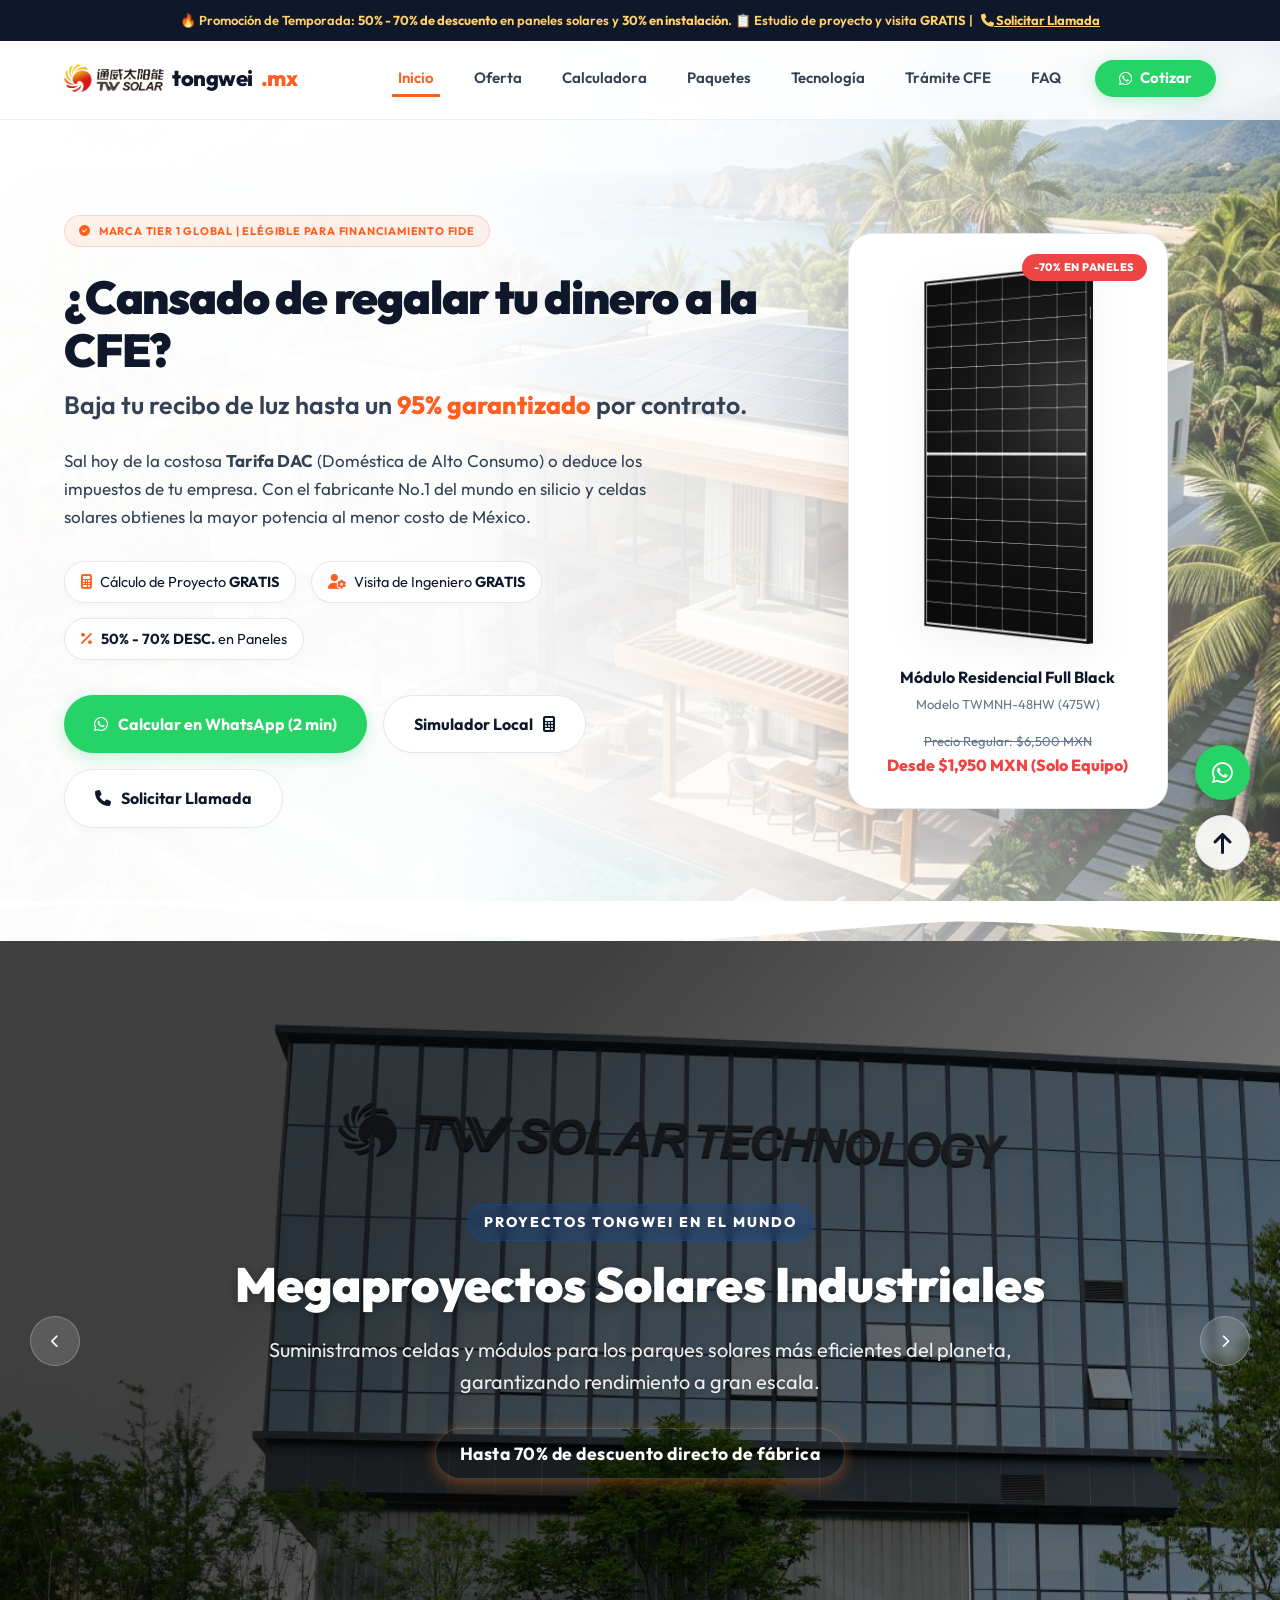
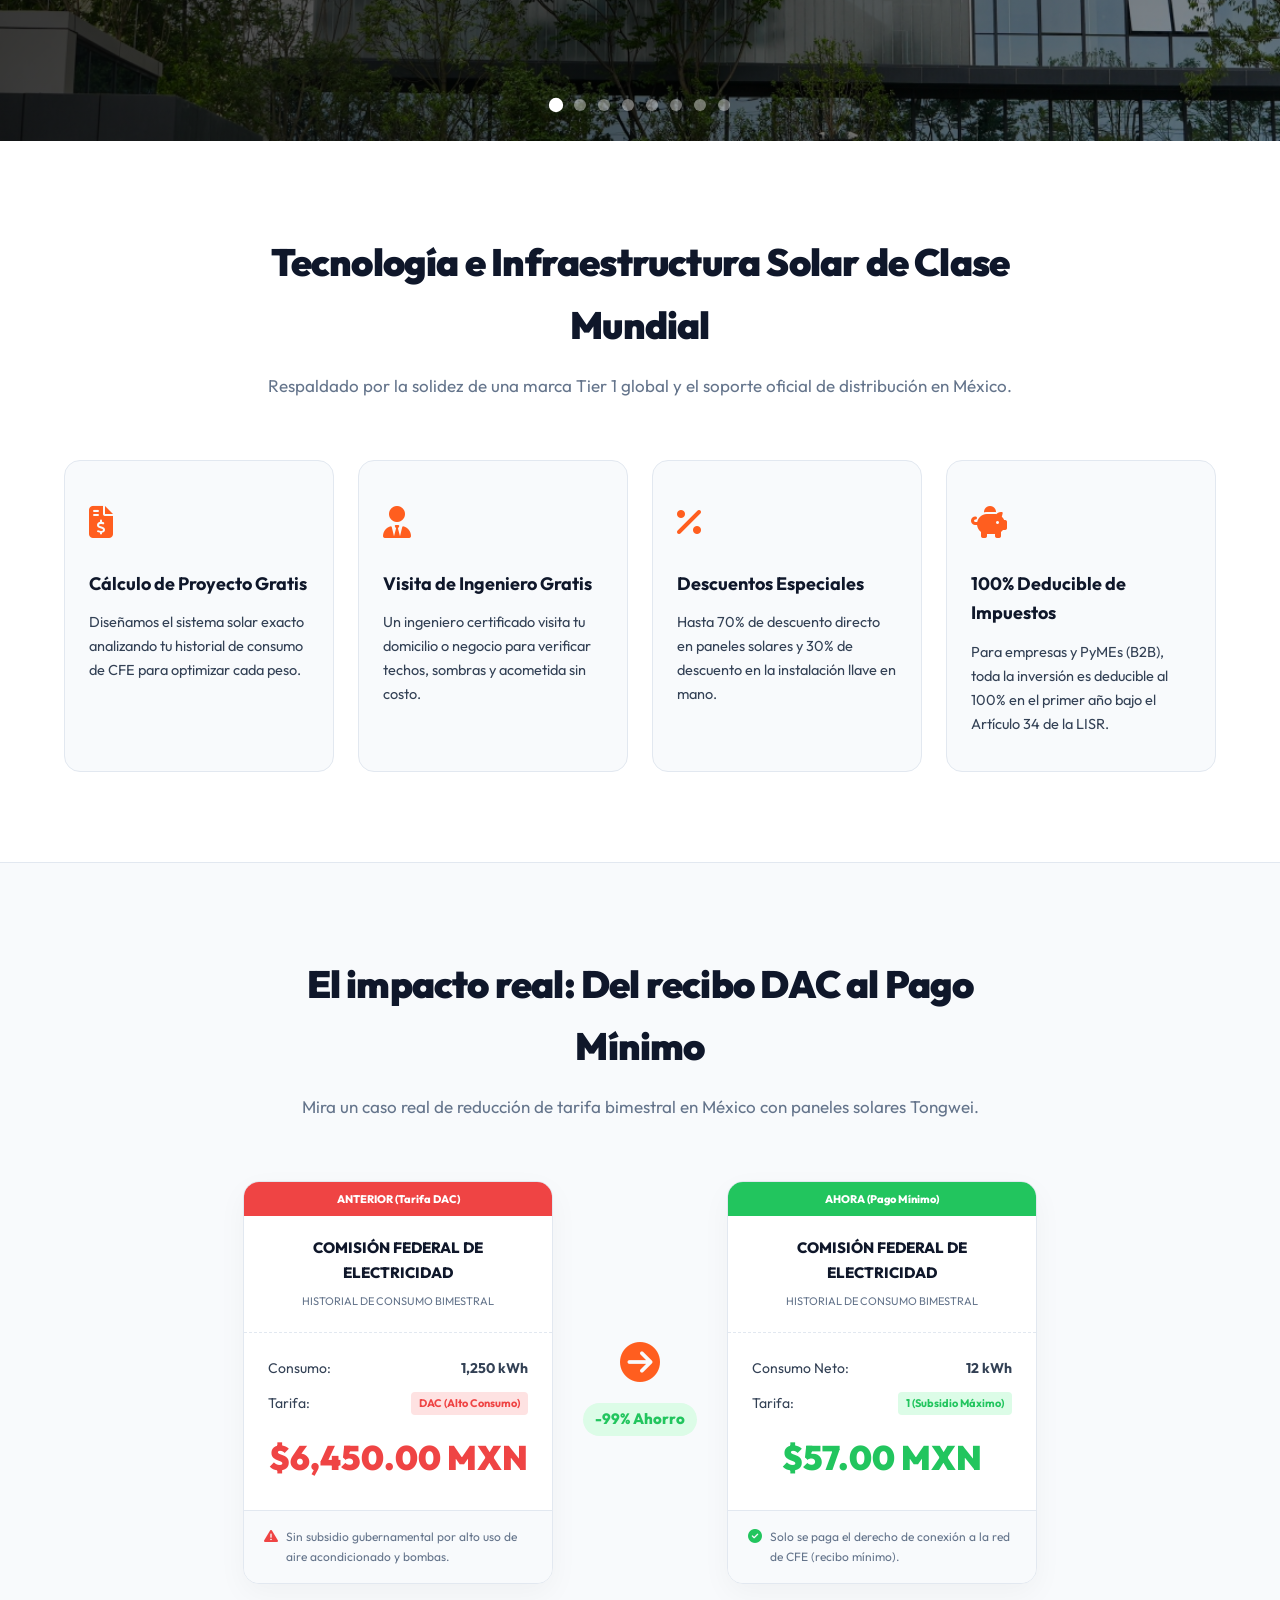
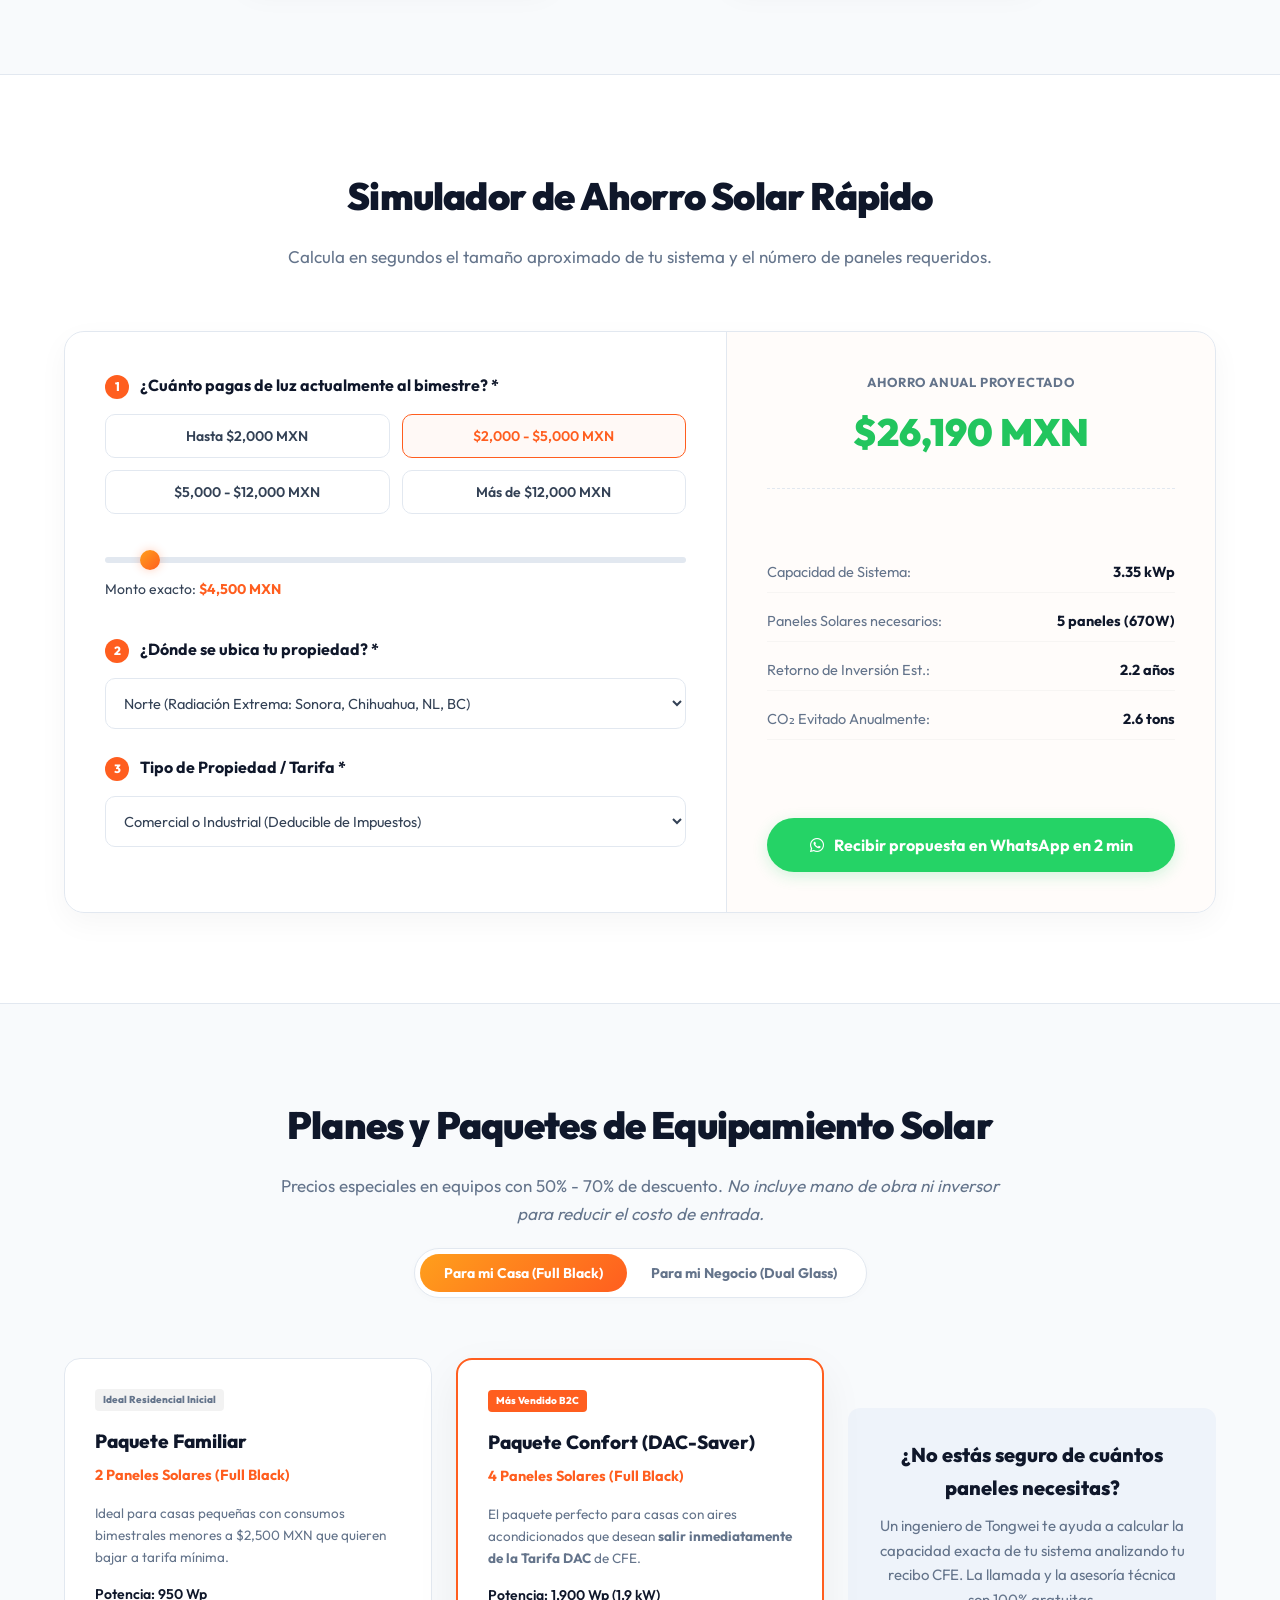
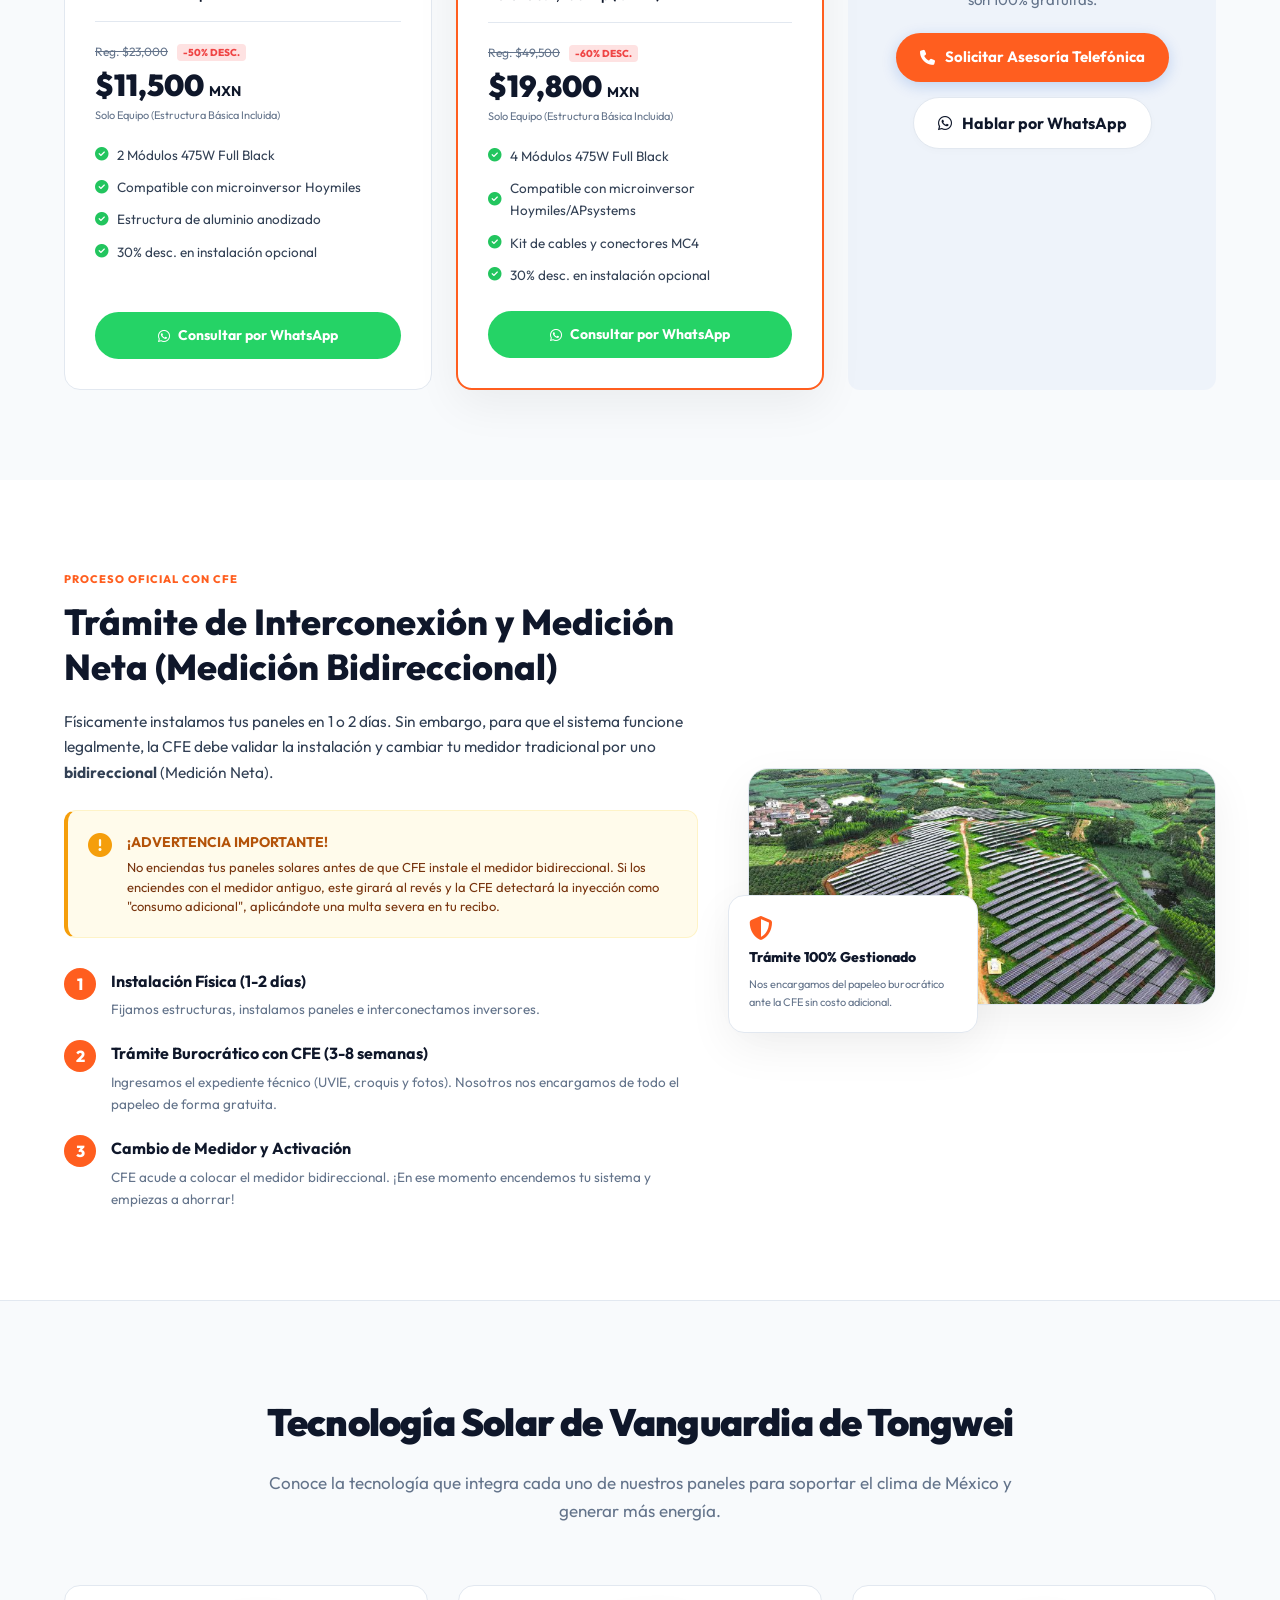
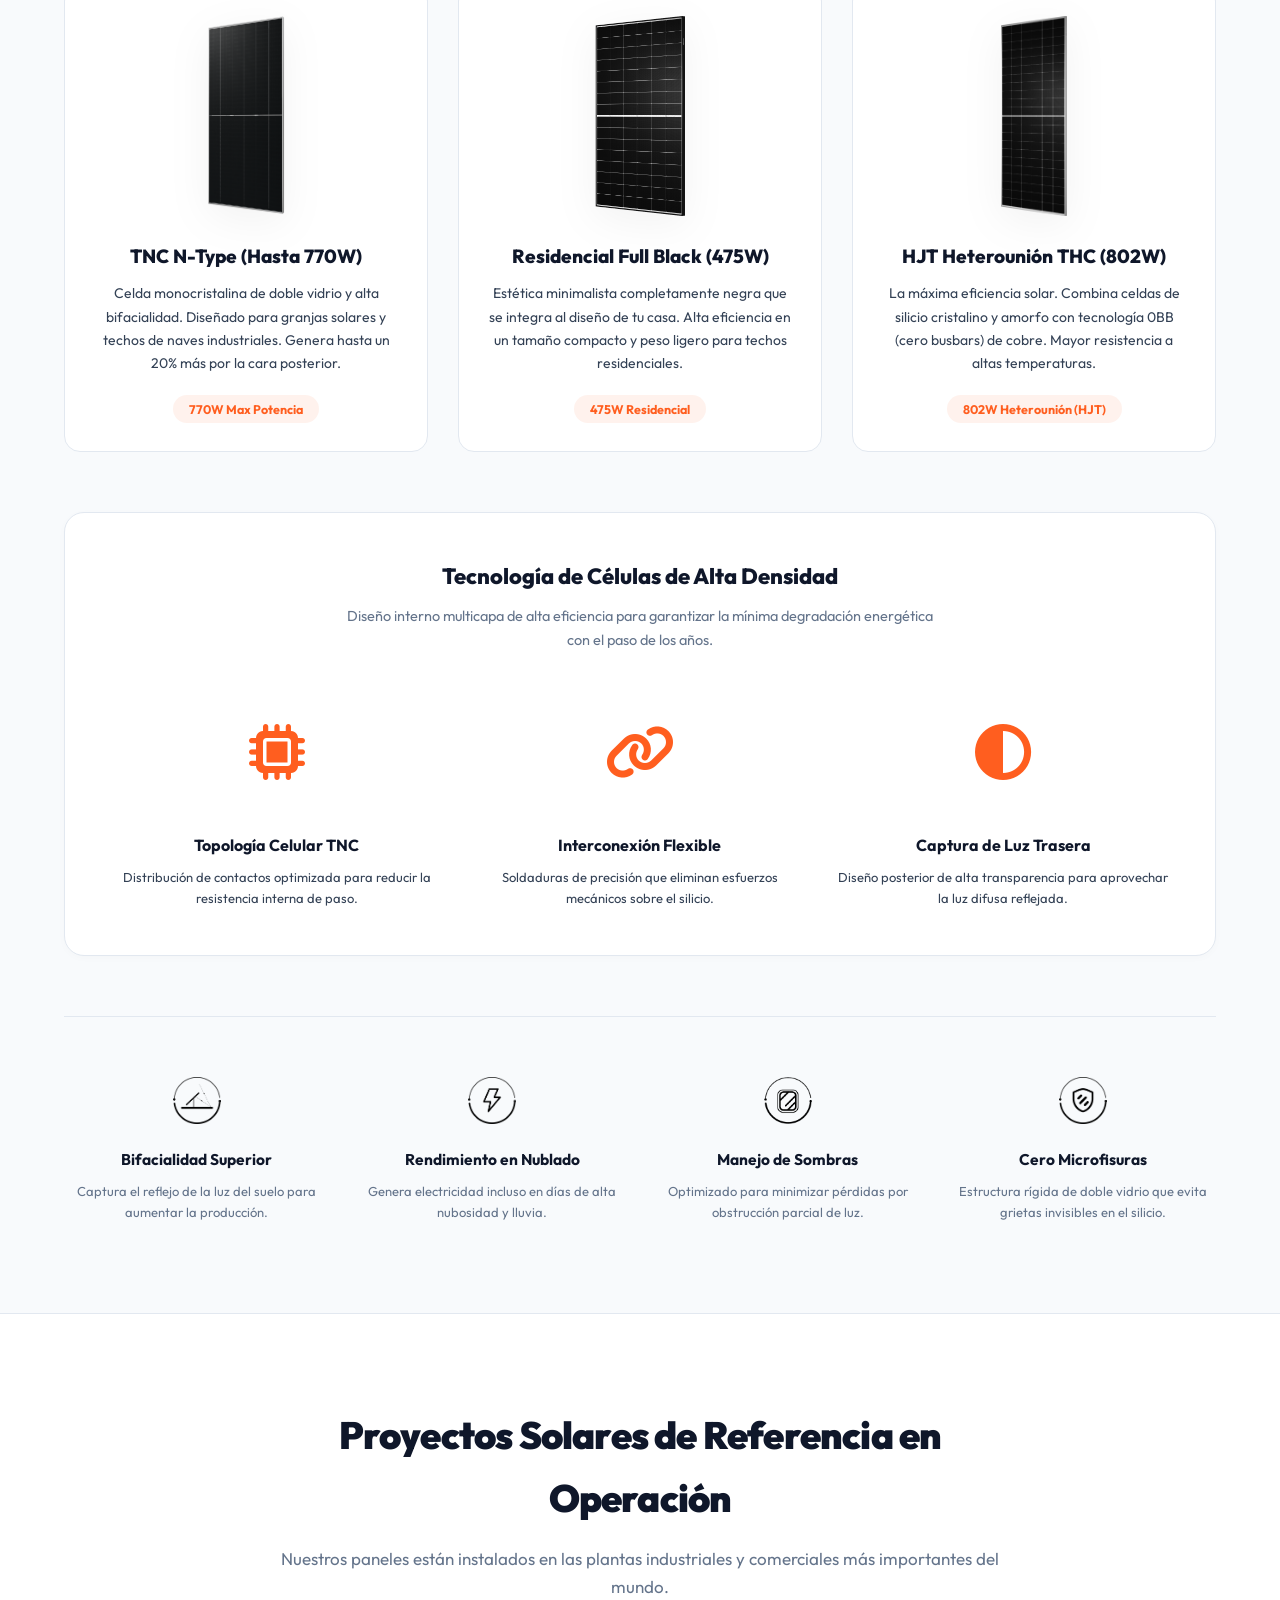
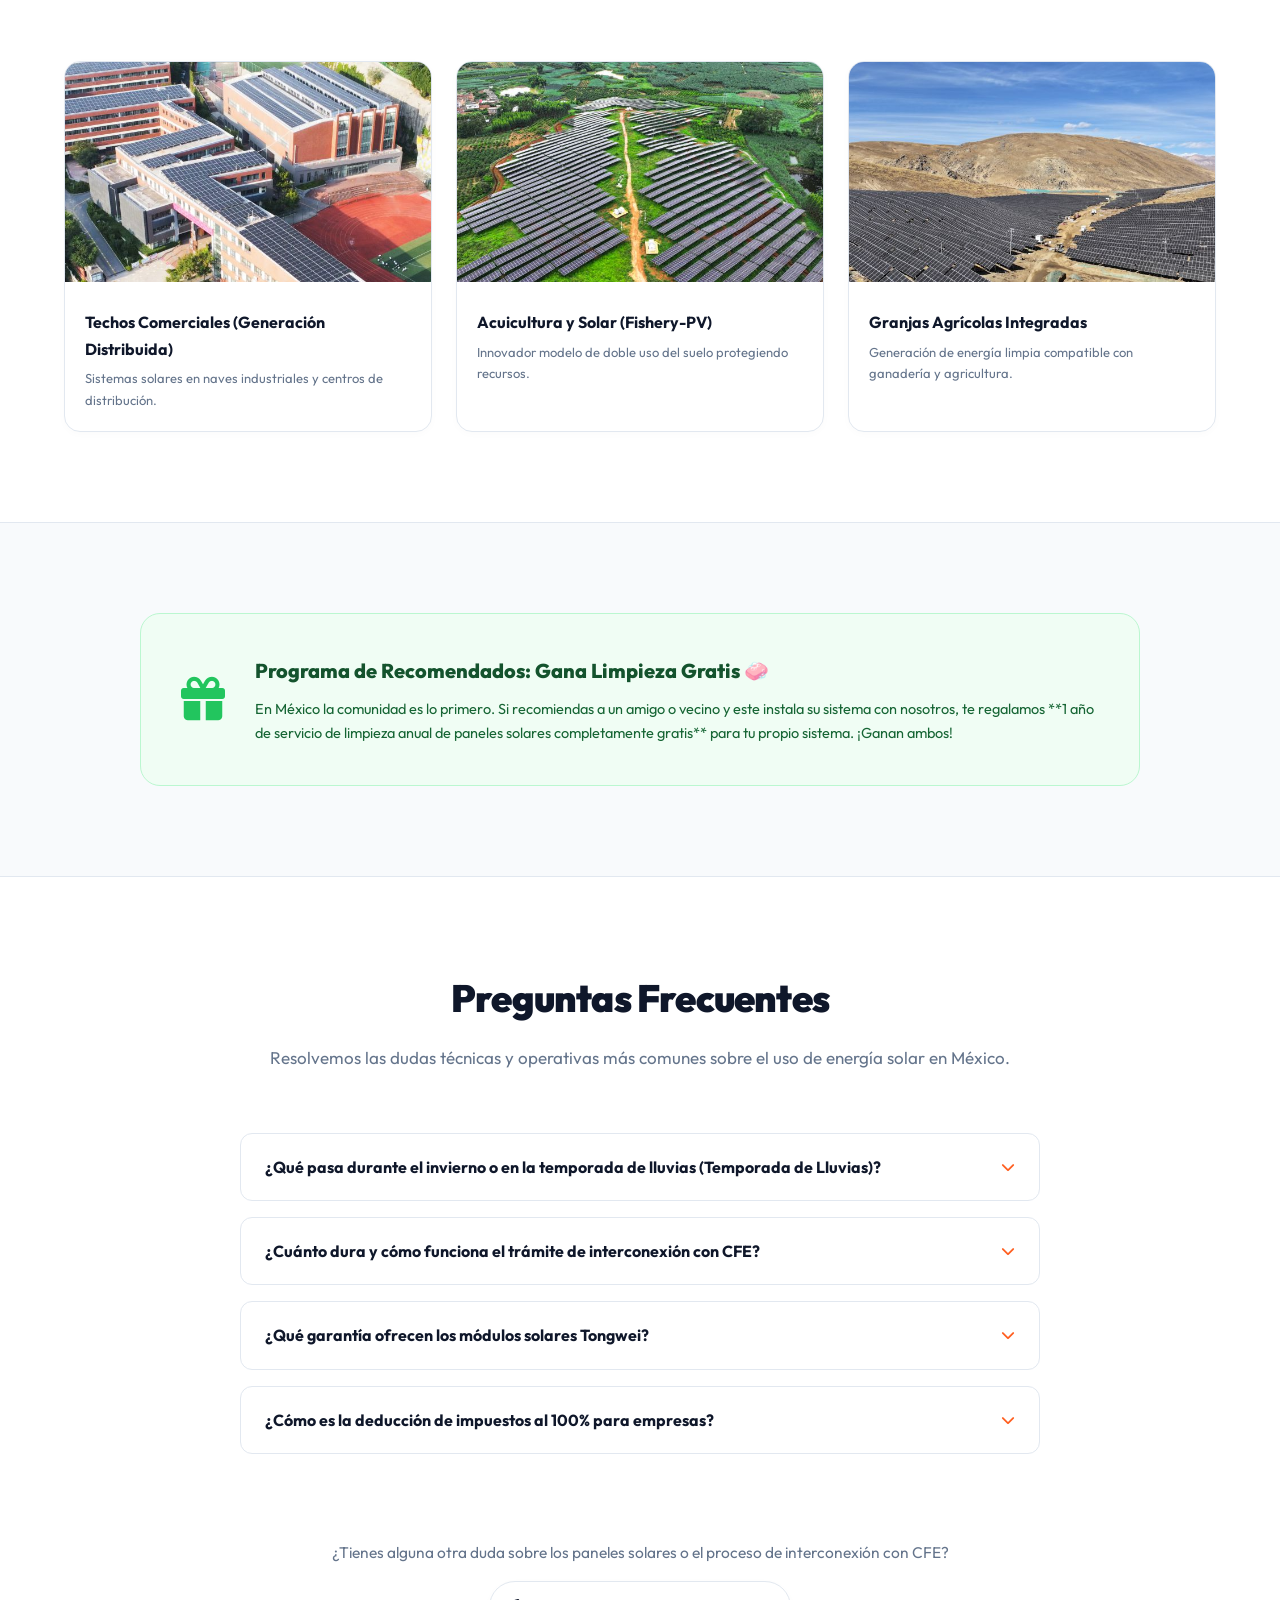
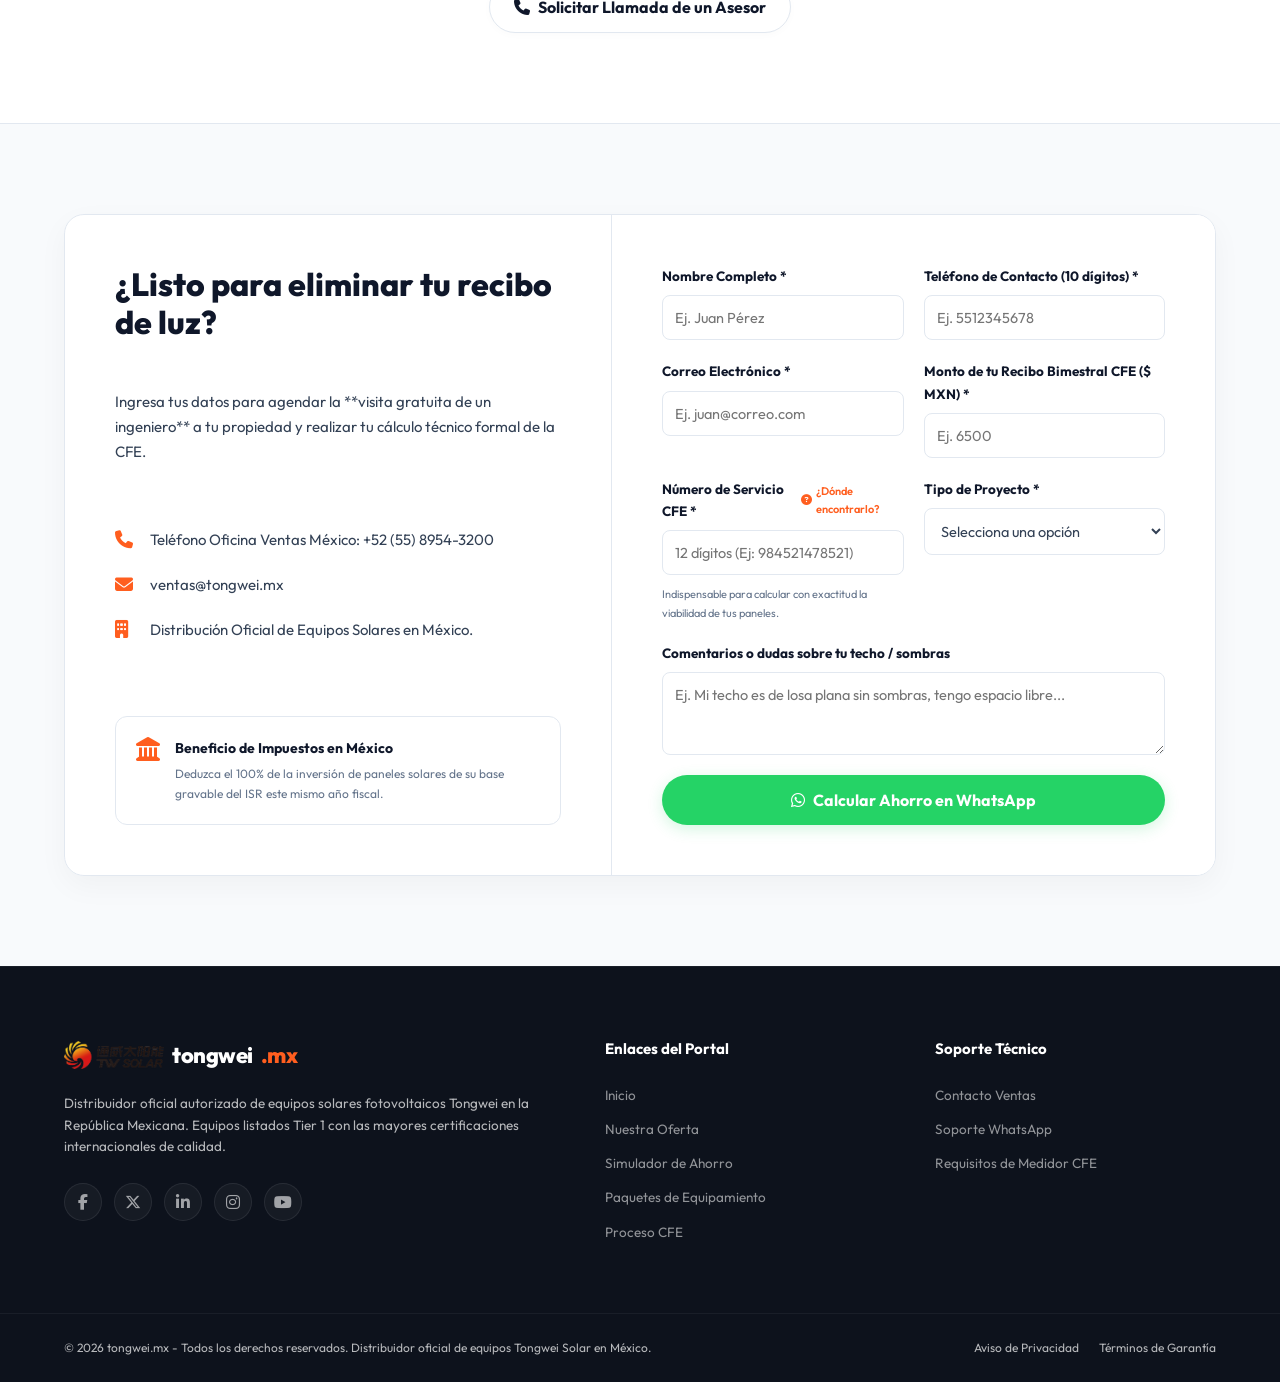
==== index.html @ 11135dce "Implement Google Sheets lead integration, UTM tracking, and Request Call modal with CTAs" ====
<!DOCTYPE html>
<html lang="es-MX">
<head>
    <meta charset="utf-8">
    <meta http-equiv="X-UA-Compatible" content="IE=edge">
    <meta name="viewport" content="width=device-width, initial-scale=1.0">
    <title>Tongwei Solar México | tongwei.mx | Paneles Solares Tier 1</title>
    <meta name="description" content="Distribuidor oficial de paneles solares Tongwei en México. Ahorra hasta 95% en tu recibo de luz CFE y sal de la tarifa DAC. Visita técnica y cálculo de proyecto 100% gratis.">
    <meta name="keywords" content="paneles solares mexico, tongwei.mx, cfe tarifa dac, ahorrar luz cfe, deduccion fiscal paneles solares, modulos fotovoltaicos mexico, exel solar, baywa mexico, krannich solar">
    <link rel="shortcut icon" href="favicon.ico">
    
    <!-- Google Fonts: Outfit -->
    <link rel="preconnect" href="https://fonts.googleapis.com">
    <link rel="preconnect" href="https://fonts.gstatic.com" crossorigin>
    <link href="https://fonts.googleapis.com/css2?family=Outfit:wght@300;400;500;600;700;800;900&display=swap" rel="stylesheet">
    
    <!-- Custom CSS -->
    <link rel="stylesheet" href="style.css?v=7">
    
    <!-- FontAwesome for Icons -->
    <link rel="stylesheet" href="https://cdnjs.cloudflare.com/ajax/libs/font-awesome/6.4.0/css/all.min.css">
</head>
<body>

    <!-- Top Promo Banner (UTP Alerts) -->
    <div class="top-promo-banner">
        <div class="banner-container">
            <span>🔥 Promoción de Temporada: <strong>50% - 70% de descuento</strong> en paneles solares y <strong>30% en instalación</strong>.</span>
            <span>📋 Estudio de proyecto y visita <strong>GRATIS</strong> | <a href="#" class="call-modal-trigger" style="color: var(--orange-primary); text-decoration: underline; font-weight: 700; margin-left: 5px;"><i class="fa-solid fa-phone"></i> Solicitar Llamada</a></span>
        </div>
    </div>

    <!-- Header / Navigation -->
    <header id="header">
        <div class="nav-container">
            <div class="logo">
                <img src="images/tw-solar-logo.png" alt="Tongwei Solar Logo" class="brand-logo-img">
                <span class="brand-tw">tongwei</span><span class="brand-solar">.mx</span>
            </div>
            <nav class="nav-menu" id="navMenu">
                <a href="#inicio" class="active">Inicio</a>
                <a href="#utp">Oferta</a>
                <a href="#calculadora">Calculadora</a>
                <a href="#paquetes">Paquetes</a>
                <a href="#productos">Tecnología</a>
                <a href="#interconexion">Trámite CFE</a>
                <a href="#faq">FAQ</a>
                <a href="#contacto" class="btn-nav-cta"><i class="fa-brands fa-whatsapp"></i> Cotizar</a>
            </nav>
            <button class="mobile-toggle" id="mobileToggle" aria-label="Abrir menú">
                <i class="fa-solid fa-bars"></i>
            </button>
        </div>
    </header>

    <!-- Hero Section -->
    <section id="inicio" class="hero-section">
        <div class="hero-bg" style="background-image: url('images/mexican_villa_solar.png');"></div>
        <div class="hero-overlay"></div>
        <div class="hero-content-container">
            <div class="hero-text reveal fade-left">
                <div class="tier-tag"><i class="fa-solid fa-circle-check"></i> MARCA TIER 1 GLOBAL | ELÉGIBLE PARA FINANCIAMIENTO FIDE</div>
                <h1>¿Cansado de regalar tu dinero a la CFE?</h1>
                <h2>Baja tu recibo de luz hasta un <span class="highlight-orange">95% garantizado</span> por contrato.</h2>
                <p>Sal hoy de la costosa <strong>Tarifa DAC</strong> (Doméstica de Alto Consumo) o deduce los impuestos de tu empresa. Con el fabricante No.1 del mundo en silicio y celdas solares obtienes la mayor potencia al menor costo de México.</p>
                
                <!-- UTP highlights -->
                <div class="utp-hero-strip">
                    <div class="utp-hero-item">
                        <i class="fa-solid fa-calculator"></i>
                        <span>Cálculo de Proyecto <strong>GRATIS</strong></span>
                    </div>
                    <div class="utp-hero-item">
                        <i class="fa-solid fa-user-gear"></i>
                        <span>Visita de Ingeniero <strong>GRATIS</strong></span>
                    </div>
                    <div class="utp-hero-item">
                        <i class="fa-solid fa-percent"></i>
                        <span><strong>50% - 70% DESC.</strong> en Paneles</span>
                    </div>
                </div>

                <div class="hero-actions">
                    <a href="https://wa.me/525512345678?text=Hola!%20Vengo%20de%20tongwei.mx%20y%20quiero%20calcular%20mi%20ahorro%20gratis%20con%20el%20descuento%20de%20temporada." class="btn-primary-wa" target="_blank">
                        <i class="fa-brands fa-whatsapp"></i> Calcular en WhatsApp (2 min)
                    </a>
                    <a href="#calculadora" class="btn-secondary">Simulador Local <i class="fa-solid fa-calculator"></i></a>
                    <a href="#" class="btn-secondary call-modal-trigger"><i class="fa-solid fa-phone"></i> Solicitar Llamada</a>
                </div>
            </div>
            
            <div class="hero-badge-panel reveal fade-right">
                <div class="hero-visual-card">
                    <img src="images/twmnh48hw-3.png" alt="Panel Solar Residencial Tongwei" class="hero-panel-img">
                    <div class="badge-discount">-70% EN PANELES</div>
                    <div class="card-details">
                        <h4>Módulo Residencial Full Black</h4>
                        <p>Modelo TWMNH-48HW (475W)</p>
                        <span class="price-strike">Precio Regular: $6,500 MXN</span>
                        <span class="price-now">Desde $1,950 MXN (Solo Equipo)</span>
                    </div>
                </div>
            </div>
        </div>
        
        <!-- Waves separator -->
        <div class="custom-shape-divider-bottom">
            <svg data-name="Layer 1" xmlns="http://www.w3.org/2000/svg" viewBox="0 0 1200 120" preserveAspectRatio="none">
                <path d="M321.39,56.44c58-10.79,114.16-30.13,172-41.86,82.39-16.72,168.19-17.73,250.45-.39C823.78,31,906.67,72,985.66,92.83c70.05,18.48,146.53,26.09,214.34,3V120H0V0C26.9,8.75,57.05,18.3,80.12,22,185.88,38.93,263.49,67.31,321.39,56.44Z" class="shape-fill"></path>
            </svg>
        </div>
    </section>

    <!-- Section: Projects & Products Slider -->
    <section class="marketing-slider-section">
        <div class="slider-wrapper">
            <div class="slider-track" id="sliderTrack">
                <!-- Slide 1 -->
                <div class="slide active">
                    <div class="slide-bg" style="background-image: url('images/27.jpg');"></div>
                    <div class="slide-overlay"></div>
                    <div class="slide-content">
                        <div class="slide-tag">PROYECTOS TONGWEI EN EL MUNDO</div>
                        <h3>Megaproyectos Solares Industriales</h3>
                        <p>Suministramos celdas y módulos para los parques solares más eficientes del planeta, garantizando rendimiento a gran escala.</p>
                        <div class="slide-utp-badge">Hasta 70% de descuento directo de fábrica</div>
                    </div>
                </div>
                <!-- Slide 2 -->
                <div class="slide">
                    <div class="slide-bg" style="background-image: url('images/solar_factory_tech.png');"></div>
                    <div class="slide-overlay"></div>
                    <div class="slide-content">
                        <div class="slide-tag">TECNOLOGÍA TIER 1</div>
                        <h3>Paneles de Heterounión (HJT) y TNC (TOPCon)</h3>
                        <p>Eficiencia líder en la industria de hasta 22.8% con mejor coeficiente de temperatura para el calor extremo de México.</p>
                        <div class="slide-utp-badge">Garantía de 25 años en generación de energía</div>
                    </div>
                </div>
                <!-- Slide 3 -->
                <div class="slide">
                    <div class="slide-bg" style="background-image: url('images/mexican_home_sun.png');"></div>
                    <div class="slide-overlay"></div>
                    <div class="slide-content">
                        <div class="slide-tag">AHORRO GARANTIZADO CFE</div>
                        <h3>Sal de la Tarifa DAC y Ahorra hasta 95%</h3>
                        <p>Olvídate de las facturas excesivas de CFE. Transforma tu techo en una fuente de ingresos libre de mantenimiento.</p>
                        <div class="slide-utp-badge">Visita técnica y cálculo de proyecto 100% GRATIS</div>
                    </div>
                </div>
                <!-- Slide 4 -->
                <div class="slide">
                    <div class="slide-bg" style="background-image: url('images/commercial_solar_roof.png');"></div>
                    <div class="slide-overlay"></div>
                    <div class="slide-content">
                        <div class="slide-tag">DEDUCCIÓN FISCAL LISR ART. 34</div>
                        <h3>Retorno de Inversión Acelerado</h3>
                        <p>Para empresas en México: deducible al 100% de impuestos en el primer año fiscal. Recupera tu inversión en tiempo récord.</p>
                        <div class="slide-utp-badge">30% de descuento adicional en la instalación</div>
                    </div>
                </div>
                <!-- Slide 5 -->
                <div class="slide">
                    <div class="slide-bg" style="background-image: url('images/mexican_villa_panels.png');"></div>
                    <div class="slide-overlay"></div>
                    <div class="slide-content">
                        <div class="slide-tag">PROYECTOS RESIDENCIALES</div>
                        <h3>Residencias Inteligentes y Autosuficientes</h3>
                        <p>Diseños elegantes que se integran con la arquitectura de tu hogar, sumando valor patrimonial mientras reduces tu recibo al mínimo.</p>
                        <div class="slide-utp-badge">Visita técnica e ingeniería básica 100% GRATIS</div>
                    </div>
                </div>
                <!-- Slide 6 -->
                <div class="slide">
                    <div class="slide-bg" style="background-image: url('images/solar_panels_closeup.png');"></div>
                    <div class="slide-overlay"></div>
                    <div class="slide-content">
                        <div class="slide-tag">CALIDAD CERTIFICADA</div>
                        <h3>Celdas Monocristalinas de Alta Pureza</h3>
                        <p>Nuestros módulos cuentan con la tecnología de silicio ultra puro de Tongwei, líder mundial en producción de obleas solares.</p>
                        <div class="slide-utp-badge">Garantía de rendimiento lineal por 25 años</div>
                    </div>
                </div>
                <!-- Slide 7 -->
                <div class="slide">
                    <div class="slide-bg" style="background-image: url('images/solar_installation_process.png');"></div>
                    <div class="slide-overlay"></div>
                    <div class="slide-content">
                        <div class="slide-tag">INGENIERÍA E INSTALACIÓN</div>
                        <h3>Instalación Profesional Llave en Mano</h3>
                        <p>Montaje realizado bajo estrictos estándares de seguridad y calidad estructural, garantizando resistencia ante huracanes y vientos.</p>
                        <div class="slide-utp-badge">30% de descuento en mano de obra y estructura</div>
                    </div>
                </div>
                <!-- Slide 8 -->
                <div class="slide">
                    <div class="slide-bg" style="background-image: url('images/mexican_family_solar.png');"></div>
                    <div class="slide-overlay"></div>
                    <div class="slide-content">
                        <div class="slide-tag">BIENESTAR Y TRANQUILIDAD</div>
                        <h3>Energía Limpia para tu Familia</h3>
                        <p>Protege a los tuyos de las constantes alzas de tarifas de CFE y contribuye activamente a la transición energética en México.</p>
                        <div class="slide-utp-badge">Calcula tu retorno de inversión hoy mismo</div>
                    </div>
                </div>
            </div>
            
            <!-- Slider Navigation Arrows -->
            <button class="slider-arrow prev-arrow" id="prevSlide" aria-label="Anterior slide">
                <i class="fa-solid fa-chevron-left"></i>
            </button>
            <button class="slider-arrow next-arrow" id="nextSlide" aria-label="Siguiente slide">
                <i class="fa-solid fa-chevron-right"></i>
            </button>
            
            <!-- Slider Dots -->
            <div class="slider-dots" id="sliderDots">
                <span class="dot active" data-slide="0"></span>
                <span class="dot" data-slide="1"></span>
                <span class="dot" data-slide="2"></span>
                <span class="dot" data-slide="3"></span>
                <span class="dot" data-slide="4"></span>
                <span class="dot" data-slide="5"></span>
                <span class="dot" data-slide="6"></span>
                <span class="dot" data-slide="7"></span>
            </div>
        </div>
    </section>

    <!-- Section: UTP Detail Strip -->
    <section id="utp" class="utp-detail-section">
        <div class="section-container">
            <div class="section-header reveal">
                <h2>Tecnología e Infraestructura Solar de Clase Mundial</h2>
                <p>Respaldado por la solidez de una marca Tier 1 global y el soporte oficial de distribución en México.</p>
            </div>
            
            <div class="utp-grid">
                <div class="utp-card reveal fade-up">
                    <div class="utp-icon"><i class="fa-solid fa-file-invoice-dollar"></i></div>
                    <h3>Cálculo de Proyecto Gratis</h3>
                    <p>Diseñamos el sistema solar exacto analizando tu historial de consumo de CFE para optimizar cada peso.</p>
                </div>
                <div class="utp-card reveal fade-up" style="animation-delay: 0.1s;">
                    <div class="utp-icon"><i class="fa-solid fa-user-tie"></i></div>
                    <h3>Visita de Ingeniero Gratis</h3>
                    <p>Un ingeniero certificado visita tu domicilio o negocio para verificar techos, sombras y acometida sin costo.</p>
                </div>
                <div class="utp-card reveal fade-up" style="animation-delay: 0.2s;">
                    <div class="utp-icon"><i class="fa-solid fa-percent"></i></div>
                    <h3>Descuentos Especiales</h3>
                    <p>Hasta 70% de descuento directo en paneles solares y 30% de descuento en la instalación llave en mano.</p>
                </div>
                <div class="utp-card reveal fade-up" style="animation-delay: 0.3s;">
                    <div class="utp-icon"><i class="fa-solid fa-piggy-bank"></i></div>
                    <h3>100% Deducible de Impuestos</h3>
                    <p>Para empresas y PyMEs (B2B), toda la inversión es deducible al 100% en el primer año bajo el Artículo 34 de la LISR.</p>
                </div>
            </div>
        </div>
    </section>

    <!-- Before / After CFE Bills Proof Section -->
    <section class="proof-section">
        <div class="section-container">
            <div class="section-header reveal">
                <h2>El impacto real: Del recibo DAC al Pago Mínimo</h2>
                <p>Mira un caso real de reducción de tarifa bimestral en México con paneles solares Tongwei.</p>
            </div>
            
            <div class="proof-wrapper reveal">
                <div class="bill-card before">
                    <div class="bill-badge dac">ANTERIOR (Tarifa DAC)</div>
                    <div class="bill-header">
                        <h4>Comisión Federal de Electricidad</h4>
                        <span>HISTORIAL DE CONSUMO BIMESTRAL</span>
                    </div>
                    <div class="bill-body">
                        <div class="bill-row">
                            <span>Consumo:</span>
                            <strong>1,250 kWh</strong>
                        </div>
                        <div class="bill-row">
                            <span>Tarifa:</span>
                            <span class="tag-red">DAC (Alto Consumo)</span>
                        </div>
                        <div class="bill-amount">$6,450.00 MXN</div>
                    </div>
                    <div class="bill-footer">
                        <i class="fa-solid fa-triangle-exclamation"></i> Sin subsidio gubernamental por alto uso de aire acondicionado y bombas.
                    </div>
                </div>
                
                <div class="bill-separator">
                    <div class="arrow-arrow"><i class="fa-solid fa-circle-arrow-right"></i></div>
                    <span class="saving-pct">-99% Ahorro</span>
                </div>
                
                <div class="bill-card after">
                    <div class="bill-badge minimum">AHORA (Pago Mínimo)</div>
                    <div class="bill-header">
                        <h4>Comisión Federal de Electricidad</h4>
                        <span>HISTORIAL DE CONSUMO BIMESTRAL</span>
                    </div>
                    <div class="bill-body">
                        <div class="bill-row">
                            <span>Consumo Neto:</span>
                            <strong>12 kWh</strong>
                        </div>
                        <div class="bill-row">
                            <span>Tarifa:</span>
                            <span class="tag-green">1 (Subsidio Máximo)</span>
                        </div>
                        <div class="bill-amount">$57.00 MXN</div>
                    </div>
                    <div class="bill-footer">
                        <i class="fa-solid fa-circle-check"></i> Solo se paga el derecho de conexión a la red de CFE (recibo mínimo).
                    </div>
                </div>
            </div>
        </div>
    </section>

    <!-- Interactive Savings Calculator (3 Questions structure based on PDF) -->
    <section id="calculadora" class="calculator-section">
        <div class="section-container">
            <div class="section-header reveal">
                <h2>Simulador de Ahorro Solar Rápido</h2>
                <p>Calcula en segundos el tamaño aproximado de tu sistema y el número de paneles requeridos.</p>
            </div>
            
            <div class="calc-card glass-panel reveal">
                <div class="calc-inputs-panel">
                    <!-- Q1 -->
                    <div class="calc-group">
                        <label><span class="q-num">1</span> ¿Cuánto pagas de luz actualmente al bimestre? *</label>
                        <div class="bill-options">
                            <button class="bill-opt-btn" data-value="1500">Hasta $2,000 MXN</button>
                            <button class="bill-opt-btn active" data-value="4500">$2,000 - $5,000 MXN</button>
                            <button class="bill-opt-btn" data-value="9000">$5,000 - $12,000 MXN</button>
                            <button class="bill-opt-btn" data-value="25000">Más de $12,000 MXN</button>
                        </div>
                        <!-- Slider backup for precision -->
                        <div class="slider-container">
                            <input type="range" id="billSlider" min="1500" max="50000" step="500" value="4500">
                            <div class="slider-text">Monto exacto: <strong>$<span id="billValText">4,500</span> MXN</strong></div>
                        </div>
                    </div>
                    
                    <!-- Q2 -->
                    <div class="calc-group">
                        <label><span class="q-num">2</span> ¿Dónde se ubica tu propiedad? *</label>
                        <select id="regionSelect">
                            <option value="north" selected>Norte (Radiación Extrema: Sonora, Chihuahua, NL, BC)</option>
                            <option value="center">Centro (Radiación Alta: Jalisco, CDMX, Querétaro, Bajío)</option>
                            <option value="south">Sur/Sureste (Radiación Moderada: Yucatán, Chiapas, Veracruz)</option>
                        </select>
                    </div>

                    <!-- Q3 -->
                    <div class="calc-group">
                        <label><span class="q-num">3</span> Tipo de Propiedad / Tarifa *</label>
                        <select id="tariffSelect">
                            <option value="residential">Residencial (Tarifa DAC / Casa con climas)</option>
                            <option value="commercial" selected>Comercial o Industrial (Deducible de Impuestos)</option>
                        </select>
                    </div>
                </div>
                
                <div class="calc-results-panel">
                    <div class="result-headline">
                        <h3>Ahorro Anual Proyectado</h3>
                        <div class="savings-number" id="savingsAnualText">$0 MXN</div>
                    </div>
                    
                    <div class="result-details-grid">
                        <div class="detail-item">
                            <span class="label">Capacidad de Sistema:</span>
                            <span class="value" id="systemSizeText">0 kWp</span>
                        </div>
                        <div class="detail-item">
                            <span class="label">Paneles Solares necesarios:</span>
                            <span class="value" id="panelCountText">0 celdas</span>
                        </div>
                        <div class="detail-item">
                            <span class="label">Retorno de Inversión Est.:</span>
                            <span class="value" id="roiText">0 años</span>
                        </div>
                        <div class="detail-item">
                            <span class="label">CO₂ Evitado Anualmente:</span>
                            <span class="value" id="co2Text">0 toneladas</span>
                        </div>
                    </div>
                    
                    <a href="#" id="calcWhatsAppBtn" target="_blank" class="btn-calc-wa">
                        <i class="fa-brands fa-whatsapp"></i> Recibir propuesta en WhatsApp en 2 min
                    </a>
                </div>
            </div>
        </div>
    </section>

    <!-- Package Offers (Пакетные предложения) -->
    <section id="paquetes" class="packages-section">
        <div class="section-container">
            <div class="section-header reveal">
                <h2>Planes y Paquetes de Equipamiento Solar</h2>
                <p>Precios especiales en equipos con 50% - 70% de descuento. <em>No incluye mano de obra ni inversor para reducir el costo de entrada.</em></p>
                
                <!-- Package Filter Switcher -->
                <div class="package-switcher-wrap">
                    <button class="switcher-btn active" id="btnFilterRes">Para mi Casa (Full Black)</button>
                    <button class="switcher-btn" id="btnFilterCom">Para mi Negocio (Dual Glass)</button>
                </div>
            </div>
            
            <div class="packages-grid">
                <!-- Pack 1: Familiar -->
                <div class="package-card filter-res reveal fade-up">
                    <div class="pack-badge">Ideal Residencial Inicial</div>
                    <h3>Paquete Familiar</h3>
                    <div class="pack-panels">2 Paneles Solares (Full Black)</div>
                    <p class="pack-desc">Ideal para casas pequeñas con consumos bimestrales menores a $2,500 MXN que quieren bajar a tarifa mínima.</p>
                    <div class="pack-power">Potencia: 950 Wp</div>
                    
                    <div class="pack-pricing">
                        <span class="regular">Reg. $23,000</span>
                        <span class="discount">-50% DESC.</span>
                        <div class="price">$11,500 <span class="currency">MXN</span></div>
                        <span class="price-note">Solo Equipo (Estructura Básica Incluida)</span>
                    </div>
                    
                    <ul class="pack-features">
                        <li><i class="fa-solid fa-circle-check"></i> 2 Módulos 475W Full Black</li>
                        <li><i class="fa-solid fa-circle-check"></i> Compatible con microinversor Hoymiles</li>
                        <li><i class="fa-solid fa-circle-check"></i> Estructura de aluminio anodizado</li>
                        <li><i class="fa-solid fa-circle-check"></i> 30% desc. en instalación opcional</li>
                    </ul>
                    
                    <a href="https://wa.me/525512345678?text=Hola!%20Estoy%20interesado%20en%20el%20Paquete%20Familiar%20de%202%20paneles%20de%20tongwei.mx." target="_blank" class="btn-pack-wa">
                        <i class="fa-brands fa-whatsapp"></i> Consultar por WhatsApp
                    </a>
                </div>

                <!-- Pack 2: Confort -->
                <div class="package-card featured filter-res reveal fade-up" style="animation-delay: 0.1s;">
                    <div class="pack-badge best-seller">Más Vendido B2C</div>
                    <h3>Paquete Confort (DAC-Saver)</h3>
                    <div class="pack-panels">4 Paneles Solares (Full Black)</div>
                    <p class="pack-desc">El paquete perfecto para casas con aires acondicionados que desean <strong>salir inmediatamente de la Tarifa DAC</strong> de CFE.</p>
                    <div class="pack-power">Potencia: 1,900 Wp (1.9 kW)</div>
                    
                    <div class="pack-pricing">
                        <span class="regular">Reg. $49,500</span>
                        <span class="discount">-60% DESC.</span>
                        <div class="price">$19,800 <span class="currency">MXN</span></div>
                        <span class="price-note">Solo Equipo (Estructura Básica Incluida)</span>
                    </div>
                    
                    <ul class="pack-features">
                        <li><i class="fa-solid fa-circle-check"></i> 4 Módulos 475W Full Black</li>
                        <li><i class="fa-solid fa-circle-check"></i> Compatible con microinversor Hoymiles/APsystems</li>
                        <li><i class="fa-solid fa-circle-check"></i> Kit de cables y conectores MC4</li>
                        <li><i class="fa-solid fa-circle-check"></i> 30% desc. en instalación opcional</li>
                    </ul>
                    
                    <a href="https://wa.me/525512345678?text=Hola!%20Estoy%20interesado%20en%20el%20Paquete%20Confort%20de%204%20paneles%20de%20tongwei.mx." target="_blank" class="btn-pack-wa">
                        <i class="fa-brands fa-whatsapp"></i> Consultar por WhatsApp
                    </a>
                </div>

                <!-- Pack 3: PyME Comercial -->
                <div class="package-card filter-com reveal fade-up">
                    <div class="pack-badge">Ideal Comercio PyME</div>
                    <h3>Paquete Comercial</h3>
                    <div class="pack-panels">12 Paneles Solares (Dual Glass)</div>
                    <p class="pack-desc">Ideal para restaurantes, tiendas, oficinas o talleres con recibos entre $5,000 y $12,000 MXN. Deducible de impuestos.</p>
                    <div class="pack-power">Potencia: 8,040 Wp (8.0 kW)</div>
                    
                    <div class="pack-pricing">
                        <span class="regular">Reg. $196,000</span>
                        <span class="discount">-70% DESC.</span>
                        <div class="price">$58,900 <span class="currency">MXN</span></div>
                        <span class="price-note">Solo Equipo (Estructura Básica Incluida)</span>
                    </div>
                    
                    <ul class="pack-features">
                        <li><i class="fa-solid fa-circle-check"></i> 12 Módulos 670W N-Type</li>
                        <li><i class="fa-solid fa-circle-check"></i> Compatible con inversores Solis/Growatt</li>
                        <li><i class="fa-solid fa-circle-check"></i> Deducible al 100% de ISR el 1er año</li>
                        <li><i class="fa-solid fa-circle-check"></i> 30% desc. en instalación opcional</li>
                    </ul>
                    
                    <a href="https://wa.me/525512345678?text=Hola!%20Estoy%20interesado%20en%20el%20Paquete%20Comercial%20de%2012%20paneles%20de%20tongwei.mx." target="_blank" class="btn-pack-wa">
                        <i class="fa-brands fa-whatsapp"></i> Consultar por WhatsApp
                    </a>
                </div>

                <!-- Pack 4: Industrial -->
                <div class="package-card filter-com reveal fade-up" style="animation-delay: 0.1s;">
                    <div class="pack-badge">Alta Potencia Comercial</div>
                    <h3>Paquete Industrial</h3>
                    <div class="pack-panels">20 Paneles Solares (Dual Glass)</div>
                    <p class="pack-desc">Para naves industriales, bodegas, hoteles o gasolineras con consumos bimestrales altos. Retorno en tiempo récord.</p>
                    <div class="pack-power">Potencia: 13,400 Wp (13.4 kW)</div>
                    
                    <div class="pack-pricing">
                        <span class="regular">Reg. $316,000</span>
                        <span class="discount">-70% DESC.</span>
                        <div class="price">$95,000 <span class="currency">MXN</span></div>
                        <span class="price-note">Solo Equipo (Estructura Básica Incluida)</span>
                    </div>
                    
                    <ul class="pack-features">
                        <li><i class="fa-solid fa-circle-check"></i> 20 Módulos 670W N-Type</li>
                        <li><i class="fa-solid fa-circle-check"></i> Compatible con inversores Solis/Growatt</li>
                        <li><i class="fa-solid fa-circle-check"></i> Deducible al 100% de ISR el 1er año</li>
                        <li><i class="fa-solid fa-circle-check"></i> 30% desc. en instalación opcional</li>
                    </ul>
                    
                    <a href="https://wa.me/525512345678?text=Hola!%20Estoy%20interesado%20en%20el%20Paquete%20Industrial%20de%2020%20paneles%20de%20tongwei.mx." target="_blank" class="btn-pack-wa">
                        <i class="fa-brands fa-whatsapp"></i> Consultar por WhatsApp
                    </a>
                </div>
                
                <!-- Packages CTA: Objections & Call Request -->
                <div class="packages-cta reveal fade-up" style="margin-top: 50px; text-align: center; background: rgba(0, 82, 204, 0.04); padding: 30px; border-radius: 12px; border: 1px solid var(--border-light);">
                    <h4 style="font-size: 20px; font-weight: 800; color: var(--text-dark); margin-bottom: 10px;">¿No estás seguro de cuántos paneles necesitas?</h4>
                    <p style="font-size: 15px; color: var(--text-muted); margin-bottom: 20px; max-width: 600px; margin-left: auto; margin-right: auto;">Un ingeniero de Tongwei te ayuda a calcular la capacidad exacta de tu sistema analizando tu recibo CFE. La llamada y la asesoría técnica son 100% gratuitas.</p>
                    <div style="display: flex; gap: 15px; justify-content: center; flex-wrap: wrap;">
                        <a href="#" class="btn-submit-modal call-modal-trigger" style="margin-top: 0; padding: 12px 24px; border-radius: 30px; background-color: var(--primary); box-shadow: 0 4px 15px rgba(0, 82, 204, 0.2);"><i class="fa-solid fa-phone"></i> Solicitar Asesoría Telefónica</a>
                        <a href="https://wa.me/525512345678?text=Hola!%20Quiero%20asesoria%20sobre%20los%20paquetes%20de%20paneles%20solares%20que%20vi%20en%20tongwei.mx." class="btn-secondary" target="_blank" style="padding: 12px 24px; border-radius: 30px;"><i class="fa-brands fa-whatsapp"></i> Hablar por WhatsApp</a>
                    </div>
                </div>
            </div>
        </section>

    <!-- Section: CFE Interconnection and Bureaucracy -->
    <section id="interconexion" class="interconnection-section">
        <div class="section-container">
            <div class="interconn-wrapper">
                <div class="interconn-text reveal fade-left">
                    <span class="section-subtitle">PROCESO OFICIAL CON CFE</span>
                    <h2>Trámite de Interconexión y Medición Neta (Medición Bidireccional)</h2>
                    <p>Físicamente instalamos tus paneles en 1 o 2 días. Sin embargo, para que el sistema funcione legalmente, la CFE debe validar la instalación y cambiar tu medidor tradicional por uno <strong>bidireccional</strong> (Medición Neta).</p>
                    
                    <div class="alert-box-warning">
                        <i class="fa-solid fa-circle-exclamation"></i>
                        <div>
                            <strong>¡ADVERTENCIA IMPORTANTE!</strong>
                            <p>No enciendas tus paneles solares antes de que CFE instale el medidor bidireccional. Si los enciendes con el medidor antiguo, este girará al revés y la CFE detectará la inyección como "consumo adicional", aplicándote una multa severa en tu recibo.</p>
                        </div>
                    </div>
                    
                    <div class="process-steps">
                        <div class="step">
                            <span class="step-num">1</span>
                            <div>
                                <h4>Instalación Física (1-2 días)</h4>
                                <p>Fijamos estructuras, instalamos paneles e interconectamos inversores.</p>
                            </div>
                        </div>
                        <div class="step">
                            <span class="step-num">2</span>
                            <div>
                                <h4>Trámite Burocrático con CFE (3-8 semanas)</h4>
                                <p>Ingresamos el expediente técnico (UVIE, croquis y fotos). Nosotros nos encargamos de todo el papeleo de forma gratuita.</p>
                            </div>
                        </div>
                        <div class="step">
                            <span class="step-num">3</span>
                            <div>
                                <h4>Cambio de Medidor y Activación</h4>
                                <p>CFE acude a colocar el medidor bidireccional. ¡En ese momento encendemos tu sistema y empiezas a ahorrar!</p>
                            </div>
                        </div>
                    </div>
                </div>
                
                <div class="interconn-visual reveal fade-right">
                    <img src="images/12.jpg" alt="Instalador revisando medidor bidireccional CFE" class="interconn-img">
                    <div class="floating-alert-card">
                        <i class="fa-solid fa-shield-halved"></i>
                        <h4>Trámite 100% Gestionado</h4>
                        <p>Nos encargamos del papeleo burocrático ante la CFE sin costo adicional.</p>
                    </div>
                </div>
            </div>
        </div>
    </section>

    <!-- Technology Detail (Brand & Cels - Tier 1) -->
    <section id="productos" class="tech-section">
        <div class="section-container">
            <div class="section-header reveal">
                <h2>Tecnología Solar de Vanguardia de Tongwei</h2>
                <p>Conoce la tecnología que integra cada uno de nuestros paneles para soportar el clima de México y generar más energía.</p>
            </div>
            
            <div class="tech-grid">
                <div class="tech-card reveal fade-up">
                    <img src="images/twmnf66qd.png" alt="Panel TWMNF-66QD">
                    <div class="tech-body">
                        <h3>TNC N-Type (Hasta 770W)</h3>
                        <p>Celda monocristalina de doble vidrio y alta bifacialidad. Diseñado para granjas solares y techos de naves industriales. Genera hasta un 20% más por la cara posterior.</p>
                        <span class="tech-power">770W Max Potencia</span>
                    </div>
                </div>
                
                <div class="tech-card reveal fade-up" style="animation-delay: 0.1s;">
                    <img src="images/twmnh48hw-3.png" alt="Panel TWMNH-48HW">
                    <div class="tech-body">
                        <h3>Residencial Full Black (475W)</h3>
                        <p>Estética minimalista completamente negra que se integra al diseño de tu casa. Alta eficiencia en un tamaño compacto y peso ligero para techos residenciales.</p>
                        <span class="tech-power">475W Residencial</span>
                    </div>
                </div>
                
                <div class="tech-card reveal fade-up" style="animation-delay: 0.2s;">
                    <img src="images/twmnh66hd-2.png" alt="Panel HJT Heterounión">
                    <div class="tech-body">
                        <h3>HJT Heterounión THC (802W)</h3>
                        <p>La máxima eficiencia solar. Combina celdas de silicio cristalino y amorfo con tecnología 0BB (cero busbars) de cobre. Mayor resistencia a altas temperaturas.</p>
                        <span class="tech-power">802W Heterounión (HJT)</span>
                    </div>
                </div>
            </div>
            
            <!-- Cell & Quality Details - Added more supplier images (j1, j2, j3) -->
            <div class="cell-quality-section reveal">
                <div class="cq-header">
                    <h3>Tecnología de Células de Alta Densidad</h3>
                    <p>Diseño interno multicapa de alta eficiencia para garantizar la mínima degradación energética con el paso de los años.</p>
                </div>
                <div class="cq-grid">
                    <div class="cq-item">
                        <i class="fa-solid fa-microchip"></i>
                        <h4>Topología Celular TNC</h4>
                        <p>Distribución de contactos optimizada para reducir la resistencia interna de paso.</p>
                    </div>
                    <div class="cq-item">
                        <i class="fa-solid fa-link"></i>
                        <h4>Interconexión Flexible</h4>
                        <p>Soldaduras de precisión que eliminan esfuerzos mecánicos sobre el silicio.</p>
                    </div>
                    <div class="cq-item">
                        <i class="fa-solid fa-circle-half-stroke"></i>
                        <h4>Captura de Luz Trasera</h4>
                        <p>Diseño posterior de alta transparencia para aprovechar la luz difusa reflejada.</p>
                    </div>
                </div>
            </div>
            
            <!-- Advantages list -->
            <div class="tech-advantages reveal">
                <div class="adv-item">
                    <img src="images/s4.png" alt="Bifacialidad">
                    <h4>Bifacialidad Superior</h4>
                    <p>Captura el reflejo de la luz del suelo para aumentar la producción.</p>
                </div>
                <div class="adv-item">
                    <img src="images/s2.png" alt="Poca luz">
                    <h4>Rendimiento en Nublado</h4>
                    <p>Genera electricidad incluso en días de alta nubosidad y lluvia.</p>
                </div>
                <div class="adv-item">
                    <img src="images/s5.png" alt="Sombras">
                    <h4>Manejo de Sombras</h4>
                    <p>Optimizado para minimizar pérdidas por obstrucción parcial de luz.</p>
                </div>
                <div class="adv-item">
                    <img src="images/s1.png" alt="Micro-cracks">
                    <h4>Cero Microfisuras</h4>
                    <p>Estructura rígida de doble vidrio que evita grietas invisibles en el silicio.</p>
                </div>
            </div>
        </div>
    </section>

    <!-- Project Gallery Showcase -->
    <section class="gallery-section">
        <div class="section-container">
            <div class="section-header reveal">
                <h2>Proyectos Solares de Referencia en Operación</h2>
                <p>Nuestros paneles están instalados en las plantas industriales y comerciales más importantes del mundo.</p>
            </div>
            
            <div class="gallery-grid reveal">
                <div class="gal-card">
                    <img src="images/13.jpg" alt="Techo comercial">
                    <div class="gal-info">
                        <h4>Techos Comerciales (Generación Distribuida)</h4>
                        <p>Sistemas solares en naves industriales y centros de distribución.</p>
                    </div>
                </div>
                <div class="gal-card">
                    <img src="images/12.jpg" alt="Gran Escala">
                    <div class="gal-info">
                        <h4>Acuicultura y Solar (Fishery-PV)</h4>
                        <p>Innovador modelo de doble uso del suelo protegiendo recursos.</p>
                    </div>
                </div>
                <div class="gal-card">
                    <img src="images/14.jpg" alt="Proyectos agrícolas">
                    <div class="gal-info">
                        <h4>Granjas Agrícolas Integradas</h4>
                        <p>Generación de energía limpia compatible con ganadería y agricultura.</p>
                    </div>
                </div>
            </div>
        </div>
    </section>

    <!-- Referral Program -->
    <section class="referral-section">
        <div class="section-container">
            <div class="referral-card reveal">
                <div class="ref-icon"><i class="fa-solid fa-gift"></i></div>
                <div class="ref-text">
                    <h2>Programa de Recomendados: Gana Limpieza Gratis 🧼</h2>
                    <p>En México la comunidad es lo primero. Si recomiendas a un amigo o vecino y este instala su sistema con nosotros, te regalamos **1 año de servicio de limpieza anual de paneles solares completamente gratis** para tu propio sistema. ¡Ganan ambos!</p>
                </div>
            </div>
        </div>
    </section>

    <!-- FAQ Section (New block from brainstorm) -->
    <section id="faq" class="faq-section">
        <div class="section-container">
            <div class="section-header reveal">
                <h2>Preguntas Frecuentes</h2>
                <p>Resolvemos las dudas técnicas y operativas más comunes sobre el uso de energía solar en México.</p>
            </div>
            
            <div class="faq-wrapper reveal">
                <div class="faq-item">
                    <div class="faq-question">
                        <span>¿Qué pasa durante el invierno o en la temporada de lluvias (Temporada de Lluvias)?</span>
                        <i class="fa-solid fa-chevron-down"></i>
                    </div>
                    <div class="faq-answer">
                        <p>La temporada de lluvias en México (de junio a octubre) en realidad ayuda a limpiar naturalmente el polvo y suciedad de tus paneles solares, mejorando su eficiencia. Los paneles de Tongwei cuentan con alta sensibilidad al espectro difuso de luz, lo que les permite seguir generando electricidad de forma eficiente incluso en días nublados.</p>
                    </div>
                </div>
                
                <div class="faq-item">
                    <div class="faq-question">
                        <span>¿Cuánto dura y cómo funciona el trámite de interconexión con CFE?</span>
                        <i class="fa-solid fa-chevron-down"></i>
                    </div>
                    <div class="faq-answer">
                        <p>Físicamente la instalación de los paneles toma solo 1 o 2 días. El trámite administrativo para cambiar tu medidor tradicional por uno bidireccional ante la CFE toma entre 3 y 8 semanas. Nosotros nos encargamos de toda la gestión burocrática sin costo adicional. Recuerda que no se deben encender los paneles antes de este cambio para evitar multas de CFE.</p>
                    </div>
                </div>

                <div class="faq-item">
                    <div class="faq-question">
                        <span>¿Qué garantía ofrecen los módulos solares Tongwei?</span>
                        <i class="fa-solid fa-chevron-down"></i>
                    </div>
                    <div class="faq-answer">
                        <p>Ofrecemos una garantía comercial líder de **12 años sobre defectos de fabricación de producto** y una garantía de rendimiento de potencia lineal de **30 años**, asegurando que tus paneles retengan al menos el 84.8% de su capacidad original después de tres décadas.</p>
                    </div>
                </div>

                <div class="faq-item">
                    <div class="faq-question">
                        <span>¿Cómo es la deducción de impuestos al 100% para empresas?</span>
                        <i class="fa-solid fa-chevron-down"></i>
                    </div>
                    <div class="faq-answer">
                        <p>De acuerdo con el Artículo 34, Fracción XIII de la Ley del Impuesto sobre la Renta (LISR) en México, los sistemas de generación de energía provenientes de fuentes renovables son depreciables al 100% en el primer año fiscal. Esto permite deducir la totalidad del costo del proyecto solar directamente de tu base gravable de ISR.</p>
                    </div>
                </div>
                
                <div class="faq-cta" style="margin-top: 40px; text-align: center; border-top: 1px solid var(--border-light); padding-top: 30px;">
                    <p style="font-size: 15.5px; color: var(--text-muted); margin-bottom: 15px;">¿Tienes alguna otra duda sobre los paneles solares o el proceso de interconexión con CFE?</p>
                    <a href="#" class="btn-secondary call-modal-trigger" style="display: inline-flex; align-items: center; gap: 8px; border-radius: 30px; padding: 12px 24px;"><i class="fa-solid fa-phone"></i> Solicitar Llamada de un Asesor</a>
                </div>
            </div>
        </section>

    <!-- Contact & Lead Form (CFE Service Number focus) -->
    <section id="contacto" class="contact-section">
        <div class="section-container">
            <div class="contact-wrapper glass-panel reveal">
                <div class="contact-info">
                    <h2>¿Listo para eliminar tu recibo de luz?</h2>
                    <p>Ingresa tus datos para agendar la **visita gratuita de un ingeniero** a tu propiedad y realizar tu cálculo técnico formal de la CFE.</p>
                    
                    <div class="contact-details">
                        <div class="detail-row">
                            <i class="fa-solid fa-phone"></i>
                            <span>Teléfono Oficina Ventas México: +52 (55) 8954-3200</span>
                        </div>
                        <div class="detail-row">
                            <i class="fa-solid fa-envelope"></i>
                            <span>ventas@tongwei.mx</span>
                        </div>
                        <div class="detail-row">
                            <i class="fa-solid fa-building"></i>
                            <span>Distribución Oficial de Equipos Solares en México.</span>
                        </div>
                    </div>
                    
                    <div class="b2b-tax-badge">
                        <i class="fa-solid fa-landmark"></i>
                        <div>
                            <h4>Beneficio de Impuestos en México</h4>
                            <p>Deduzca el 100% de la inversión de paneles solares de su base gravable del ISR este mismo año fiscal.</p>
                        </div>
                    </div>
                </div>
                
                <div class="contact-form">
                    <form id="leadForm">
                        <div class="form-row">
                            <div class="form-group">
                                <label for="name">Nombre Completo *</label>
                                <input type="text" id="name" required placeholder="Ej. Juan Pérez">
                            </div>
                            <div class="form-group">
                                <label for="phone">Teléfono de Contacto (10 dígitos) *</label>
                                <input type="tel" id="phone" required placeholder="Ej. 5512345678" pattern="[0-9]{10}">
                            </div>
                        </div>
                        
                        <div class="form-row">
                            <div class="form-group">
                                <label for="email">Correo Electrónico *</label>
                                <input type="email" id="email" required placeholder="Ej. juan@correo.com">
                            </div>
                            <div class="form-group">
                                <label for="cfeBill">Monto de tu Recibo Bimestral CFE ($ MXN) *</label>
                                <input type="number" id="cfeBill" required placeholder="Ej. 6500">
                            </div>
                        </div>
                        
                        <div class="form-row">
                            <div class="form-group">
                                <label for="cfeNumber">Número de Servicio CFE * <span class="cfe-help-trigger" id="cfeHelpTrigger"><i class="fa-solid fa-circle-question"></i> ¿Dónde encontrarlo?</span></label>
                                <input type="text" id="cfeNumber" required placeholder="12 dígitos (Ej: 984521478521)" pattern="[0-9]{12}">
                                <small class="cfe-help">Indispensable para calcular con exactitud la viabilidad de tus paneles.</small>
                            </div>
                            <div class="form-group">
                                <label for="projectType">Tipo de Proyecto *</label>
                                <select id="projectType" required>
                                    <option value="" disabled selected>Selecciona una opción</option>
                                    <option value="Residencial (DAC)">Residencial (Eliminar Tarifa DAC)</option>
                                    <option value="Comercial (Negocio)">Comercial / Empresa (Deducible)</option>
                                    <option value="Industrial">Industrial / Bodega (Deducible)</option>
                                    <option value="Distribuidor">Quiero comprar paneles por mayoreo</option>
                                </select>
                            </div>
                        </div>
                        
                        <div class="form-group">
                            <label for="message">Comentarios o dudas sobre tu techo / sombras</label>
                            <textarea id="message" rows="3" placeholder="Ej. Mi techo es de losa plana sin sombras, tengo espacio libre..."></textarea>
                        </div>
                        
                        <button type="submit" class="btn-form-submit">
                            <i class="fa-brands fa-whatsapp"></i> Calcular Ahorro en WhatsApp
                        </button>
                    </form>
                    
                    <div class="form-success" id="formSuccess">
                        <i class="fa-solid fa-circle-check"></i>
                        <h3>Cálculo Iniciado en WhatsApp</h3>
                        <p>Hemos procesado tu información. Para completar el cálculo de tu proyecto y recibir tu cotización con descuento, envíanos una foto de tu recibo CFE por WhatsApp.</p>
                        <button class="btn-success-reset" id="successReset">Calcular otro recibo</button>
                    </div>
                </div>
            </div>
        </div>
    </section>

    <!-- CFE Bill Modal Helper (Brainstormed item) -->
    <div class="cfe-modal-overlay" id="cfeModal">
        <div class="cfe-modal-card">
            <div class="cfe-modal-header">
                <h3>¿Dónde está mi Número de Servicio CFE?</h3>
                <button class="cfe-modal-close" id="cfeModalClose"><i class="fa-solid fa-xmark"></i></button>
            </div>
            <div class="cfe-modal-body">
                <p>El **Número de Servicio** consta de 12 dígitos y se localiza en la parte frontal de tu recibo de luz CFE, justo debajo de tu nombre y tarifa, encima del código de barras.</p>
                <div class="mock-cfe-bill">
                    <div class="mock-bill-row brand">CFE <span>Comisión Federal de Electricidad</span></div>
                    <div class="mock-bill-row">Nombre: <strong>JUAN PÉREZ GARCÍA</strong></div>
                    <div class="mock-bill-row highlighted">
                        <span>Número de Servicio:</span>
                        <strong>984 521 478 521</strong>
                        <div class="pointer-arrow"><i class="fa-solid fa-arrow-pointer"></i> ¡ESTE ES EL NÚMERO!</div>
                    </div>
                    <div class="mock-bill-row">Tarifa: <strong>DAC</strong></div>
                </div>
            </div>
        </div>
    </div>
    
    <!-- Request Call Modal -->
    <div class="cfe-modal-overlay" id="callModal">
        <div class="cfe-modal-card">
            <div class="cfe-modal-header">
                <h3>Solicitar Llamada Gratis</h3>
                <button class="cfe-modal-close" id="callModalClose"><i class="fa-solid fa-xmark"></i></button>
            </div>
            <div class="cfe-modal-body">
                <p>Déjanos tus datos de contacto y un ingeniero especializado de Tongwei te llamará en menos de 15 minutos para resolver todas tus dudas, sin costo ni compromiso.</p>
                <form id="callForm" class="modal-form">
                    <div class="form-group">
                        <label for="callName">Tu Nombre (Opcional)</label>
                        <input type="text" id="callName" placeholder="Ej. Juan Pérez">
                    </div>
                    <div class="form-group">
                        <label for="callPhone">Tu Teléfono (WhatsApp) *</label>
                        <input type="tel" id="callPhone" required placeholder="Ej. 55 1234 5678">
                    </div>
                    <button type="submit" class="btn-submit-modal" id="callSubmitBtn">
                        <i class="fa-solid fa-phone-volume"></i> Solicitar Llamada Gratis
                    </button>
                </form>
                <div class="modal-success-msg" id="callSuccessMsg" style="display: none; text-align: center; padding: 20px 0;">
                    <i class="fa-solid fa-circle-check" style="font-size: 3.5rem; color: var(--whatsapp-green); margin-bottom: 15px;"></i>
                    <h4>¡Solicitud Recibida!</h4>
                    <p>Un ingeniero te llamará muy pronto al número proporcionado. ¡Gracias!</p>
                </div>
            </div>
        </div>
    </div>
    
    <!-- Footer -->
    <footer>
        <div class="section-container footer-container">
            <div class="footer-info">
                <div class="logo">
                    <img src="images/tw-solar-logo.png" alt="Tongwei Solar Logo" class="brand-logo-img">
                    <span class="brand-tw">tongwei</span><span class="brand-solar">.mx</span>
                </div>
                <p>Distribuidor oficial autorizado de equipos solares fotovoltaicos Tongwei en la República Mexicana. Equipos listados Tier 1 con las mayores certificaciones internacionales de calidad.</p>
                <div class="social-links">
                    <a href="https://www.facebook.com/TongweiSolar/" target="_blank"><i class="fa-brands fa-facebook-f"></i></a>
                    <a href="https://x.com/Tongwei_Solar" target="_blank"><i class="fa-brands fa-x-twitter"></i></a>
                    <a href="https://www.linkedin.com/company/tongwei-solar/" target="_blank"><i class="fa-brands fa-linkedin-in"></i></a>
                    <a href="https://www.instagram.com/tongwei_solar/" target="_blank"><i class="fa-brands fa-instagram"></i></a>
                    <a href="https://www.youtube.com/@tongwei_solar" target="_blank"><i class="fa-brands fa-youtube"></i></a>
                </div>
            </div>
            
            <div class="footer-links">
                <h4>Enlaces del Portal</h4>
                <a href="#inicio">Inicio</a>
                <a href="#utp">Nuestra Oferta</a>
                <a href="#calculadora">Simulador de Ahorro</a>
                <a href="#paquetes">Paquetes de Equipamiento</a>
                <a href="#interconexion">Proceso CFE</a>
            </div>
            
            <div class="footer-links">
                <h4>Soporte Técnico</h4>
                <a href="#contacto">Contacto Ventas</a>
                <a href="https://wa.me/525512345678?text=Hola!%20Deseo%20soporte%20tecnico%20para%20paneles%20solares%20Tongwei." target="_blank">Soporte WhatsApp</a>
                <a href="#interconexion">Requisitos de Medidor CFE</a>
            </div>
        </div>
        
        <div class="footer-bottom">
            <div class="section-container fb-container">
                <p>&copy; 2026 tongwei.mx - Todos los derechos reservados. Distribuidor oficial de equipos Tongwei Solar en México.</p>
                <div class="fb-links">
                    <a href="#">Aviso de Privacidad</a>
                    <a href="#">Términos de Garantía</a>
                </div>
            </div>
        </div>
    </footer>

    <!-- Floating Action Buttons -->
    <div class="floating-actions">
        <a href="https://wa.me/525512345678?text=Hola!%20Vengo%20de%20tongwei.mx%20y%20quiero%20asesoria%20gratis%20y%20el%20descuento%20en%20paneles." class="btn-float whatsapp" target="_blank" title="Cotizar por WhatsApp">
            <i class="fa-brands fa-whatsapp"></i>
        </a>
        <a href="#header" class="btn-float scroll-top" id="scrollTop" title="Volver al inicio">
            <i class="fa-solid fa-arrow-up"></i>
        </a>
    </div>

    <!-- Custom JS -->
    <script src="app.js?v=7"></script>
</body>
</html>
---- style.css ----
/* Design System & Variables (Light Theme) */
:root {
    --bg-light: #ffffff;
    --bg-alt: #f8fafc;
    --bg-card: #ffffff;
    --border-color: #e2e8f0;
    --border-hover: #cbd5e1;
    
    --primary: #ff5e1f; /* Vibrant Solar Orange */
    --primary-hover: #e04a0e;
    --primary-gradient: linear-gradient(135deg, #ff9f1c 0%, #ff5e1f 100%);
    --secondary-gradient: linear-gradient(135deg, #ffd166 0%, #ffb703 100%);
    --whatsapp-green: #25d366;
    --whatsapp-hover: #20ba59;
    
    --text-dark: #0f172a; /* Slate 900 */
    --text-body: #334155; /* Slate 700 */
    --text-muted: #64748b; /* Slate 500 */
    
    --font-main: 'Outfit', sans-serif;
    --transition-smooth: all 0.4s cubic-bezier(0.16, 1, 0.3, 1);
    --shadow-sm: 0 2px 8px rgba(0, 0, 0, 0.02);
    --shadow-md: 0 10px 30px rgba(0, 0, 0, 0.04);
    --shadow-lg: 0 15px 45px rgba(0, 0, 0, 0.06);
}

/* Base Reset */
* {
    margin: 0;
    padding: 0;
    box-sizing: border-box;
    scroll-behavior: smooth;
}

body {
    background-color: var(--bg-light);
    color: var(--text-body);
    font-family: var(--font-main);
    line-height: 1.65;
    overflow-x: hidden;
}

a {
    color: inherit;
    text-decoration: none;
}

button, input, select, textarea {
    font-family: inherit;
}

/* Utilities */
.section-container {
    max-width: 1200px;
    margin: 0 auto;
    padding: 90px 24px;
}

.section-header {
    text-align: center;
    max-width: 750px;
    margin: 0 auto 60px auto;
}

.section-header h2 {
    font-size: clamp(28px, 4.5vw, 38px);
    font-weight: 900;
    color: var(--text-dark);
    margin-bottom: 15px;
    letter-spacing: -0.8px;
}

.section-header p {
    color: var(--text-muted);
    font-size: 17px;
}

.gradient-text {
    background: var(--primary-gradient);
    -webkit-background-clip: text;
    -webkit-text-fill-color: transparent;
    display: inline-block;
}

.highlight-orange {
    color: var(--primary);
    font-weight: 800;
}

/* Glassmorphism / Card Styling */
.glass-panel {
    background: rgba(255, 255, 255, 0.95);
    backdrop-filter: blur(16px);
    -webkit-backdrop-filter: blur(16px);
    border: 1px solid var(--border-color);
    box-shadow: var(--shadow-md);
    border-radius: 20px;
}

/* Scroll Reveal classes */
.reveal {
    opacity: 0;
    transition: opacity 0.8s ease, transform 0.8s ease;
}

.reveal.fade-up {
    transform: translateY(30px);
}

.reveal.fade-left {
    transform: translateX(-35px);
}

.reveal.fade-right {
    transform: translateX(35px);
}

.reveal.visible {
    opacity: 1;
    transform: translate(0) !important;
}

/* Top Promo Banner */
.top-promo-banner {
    background: var(--text-dark);
    color: #ffd166;
    padding: 10px 0;
    font-size: 13px;
    text-align: center;
    position: relative;
    z-index: 1001;
    font-weight: 600;
}

.top-promo-banner .promo-content {
    display: flex;
    justify-content: center;
    align-items: center;
    gap: 15px;
    flex-wrap: wrap;
    max-width: 1200px;
    margin: 0 auto;
    padding: 0 24px;
}

.top-promo-banner .divider {
    color: rgba(255,255,255,0.2);
}

/* Header & Nav */
header {
    position: fixed;
    top: 38px;
    left: 0;
    width: 100%;
    z-index: 1000;
    transition: var(--transition-smooth);
    padding: 22px 0;
    background: rgba(255, 255, 255, 0.8);
    backdrop-filter: blur(16px);
    -webkit-backdrop-filter: blur(16px);
    border-bottom: 1px solid rgba(226, 232, 240, 0.6);
}

header.scrolled {
    top: 0;
    background: rgba(255, 255, 255, 0.95);
    border-bottom: 1px solid var(--border-color);
    padding: 14px 0;
    box-shadow: var(--shadow-sm);
}

.nav-container {
    max-width: 1200px;
    margin: 0 auto;
    display: flex;
    justify-content: space-between;
    align-items: center;
    padding: 0 24px;
}

.logo {
    display: flex;
    align-items: center;
    gap: 8px;
}

.brand-logo-img {
    height: 28px;
    width: auto;
}

.brand-tw {
    font-size: 22px;
    font-weight: 800;
    color: var(--text-dark);
    letter-spacing: -0.5px;
}

.brand-solar {
    font-size: 22px;
    font-weight: 800;
    color: var(--primary);
    letter-spacing: -0.5px;
}

.nav-menu {
    display: flex;
    align-items: center;
    gap: 28px;
}

.nav-menu a {
    font-size: 15px;
    font-weight: 600;
    color: var(--text-body);
    transition: var(--transition-smooth);
    position: relative;
    padding: 6px 6px;
}

.nav-menu a::after {
    content: '';
    position: absolute;
    bottom: 0;
    left: 0;
    width: 0;
    height: 2.5px;
    background: var(--primary);
    transition: var(--transition-smooth);
}

.nav-menu a:hover, .nav-menu a.active {
    color: var(--primary);
}

.nav-menu a:hover::after, .nav-menu a.active::after {
    width: 100%;
}

.nav-menu .btn-nav-cta {
    background-color: var(--whatsapp-green) !important;
    color: var(--bg-light) !important;
    padding: 6px 24px;
    border-radius: 30px;
    font-weight: 700 !important;
    box-shadow: 0 4px 15px rgba(37, 211, 102, 0.25);
    display: inline-flex;
    align-items: center;
    gap: 8px;
    white-space: nowrap;
}

.nav-menu .btn-nav-cta::after {
    display: none !important;
}

.nav-menu .btn-nav-cta:hover {
    background-color: var(--whatsapp-hover) !important;
    transform: translateY(-2px);
    box-shadow: 0 6px 20px rgba(37, 211, 102, 0.4);
}

.mobile-toggle {
    display: none;
    background: none;
    border: none;
    color: var(--text-dark);
    font-size: 24px;
    cursor: pointer;
}

/* Hero Section */
.hero-section {
    position: relative;
    min-height: 100vh;
    display: flex;
    align-items: center;
    padding-top: 140px;
    padding-bottom: 80px;
    overflow: hidden;
    background-color: var(--bg-alt);
}

.hero-bg {
    position: absolute;
    top: 0;
    left: 0;
    width: 100%;
    height: 100%;
    background-size: cover;
    background-position: center;
    z-index: 1;
    opacity: 0.95;
}

.hero-overlay {
    position: absolute;
    top: 0;
    left: 0;
    width: 100%;
    height: 100%;
    background: linear-gradient(90deg, rgba(255,255,255,0.98) 35%, rgba(255,255,255,0.85) 60%, rgba(255,255,255,0.2) 100%);
    z-index: 2;
}

.hero-content-container {
    max-width: 1200px;
    margin: 0 auto;
    padding: 0 24px;
    width: 100%;
    display: grid;
    grid-template-columns: 1.25fr 0.75fr;
    align-items: center;
    gap: 40px;
    position: relative;
    z-index: 3;
}

.hero-text {
    max-width: 700px;
}

.tier-tag {
    display: inline-flex;
    align-items: center;
    gap: 8px;
    background: rgba(255, 94, 31, 0.08);
    border: 1px solid rgba(255, 94, 31, 0.2);
    color: var(--primary);
    padding: 6px 14px;
    border-radius: 20px;
    font-size: 11px;
    font-weight: 700;
    letter-spacing: 0.8px;
    margin-bottom: 24px;
}

.hero-text h1 {
    font-size: clamp(34px, 4.5vw, 46px);
    line-height: 1.15;
    font-weight: 900;
    color: var(--text-dark);
    margin-bottom: 12px;
    letter-spacing: -1.2px;
}

.hero-text h2 {
    font-size: clamp(19px, 2.5vw, 25px);
    line-height: 1.35;
    font-weight: 600;
    color: var(--text-body);
    margin-bottom: 24px;
}

.hero-text p {
    font-size: 17px;
    color: var(--text-body);
    margin-bottom: 30px;
    max-width: 600px;
}

.utp-hero-strip {
    display: flex;
    gap: 15px;
    flex-wrap: wrap;
    margin-bottom: 35px;
}

.utp-hero-item {
    display: flex;
    align-items: center;
    gap: 8px;
    font-size: 14.5px;
    color: var(--text-dark);
    background: #ffffff;
    padding: 8px 16px;
    border-radius: 30px;
    border: 1px solid var(--border-color);
    box-shadow: var(--shadow-sm);
}

.utp-hero-item i {
    color: var(--primary);
}

.hero-actions {
    display: flex;
    gap: 16px;
    flex-wrap: wrap;
}

.btn-primary-wa {
    background-color: var(--whatsapp-green);
    color: #ffffff;
    padding: 15px 30px;
    border-radius: 30px;
    font-weight: 700;
    display: inline-flex;
    align-items: center;
    gap: 10px;
    box-shadow: 0 4px 15px rgba(37, 211, 102, 0.25);
    transition: var(--transition-smooth);
}

.btn-primary-wa:hover {
    background-color: var(--whatsapp-hover);
    transform: translateY(-2px);
    box-shadow: 0 6px 20px rgba(37, 211, 102, 0.4);
}

.btn-secondary {
    background: #ffffff;
    border: 1px solid var(--border-color);
    color: var(--text-dark);
    padding: 15px 30px;
    border-radius: 30px;
    font-weight: 700;
    display: inline-flex;
    align-items: center;
    gap: 10px;
    box-shadow: var(--shadow-sm);
    transition: var(--transition-smooth);
}

.btn-secondary:hover {
    background: var(--bg-alt);
    border-color: var(--border-hover);
    transform: translateY(-2px);
}

.hero-badge-panel {
    display: flex;
    justify-content: center;
}

.hero-visual-card {
    background: #ffffff;
    border: 1px solid var(--border-color);
    border-radius: 24px;
    padding: 30px;
    width: 320px;
    box-shadow: var(--shadow-lg);
    position: relative;
    text-align: center;
}

.hero-panel-img {
    width: 170px;
    height: auto;
    margin: 0 auto 20px auto;
    display: block;
    filter: drop-shadow(0 10px 20px rgba(0,0,0,0.06));
    animation: float 6s ease-in-out infinite;
}

.badge-discount {
    position: absolute;
    top: 20px;
    right: 20px;
    background: #ef4444;
    color: #ffffff;
    padding: 4px 12px;
    border-radius: 30px;
    font-size: 11px;
    font-weight: 800;
    letter-spacing: 0.5px;
}

.hero-visual-card h4 {
    font-size: 16px;
    font-weight: 700;
    color: var(--text-dark);
    margin-bottom: 4px;
}

.hero-visual-card p {
    font-size: 13px;
    color: var(--text-muted);
    margin-bottom: 15px;
}

.price-strike {
    text-decoration: line-through;
    color: var(--text-muted);
    font-size: 13px;
    display: block;
}

.price-now {
    color: #ef4444;
    font-weight: 800;
    font-size: 16px;
    display: block;
}

@keyframes float {
    0%, 100% { transform: translateY(0) rotate(1.5deg); }
    50% { transform: translateY(-12px) rotate(-1.5deg); }
}

/* Separator shape */
.custom-shape-divider-bottom {
    position: absolute;
    bottom: 0;
    left: 0;
    width: 100%;
    overflow: hidden;
    line-height: 0;
    transform: rotate(180deg);
    z-index: 4;
}

.custom-shape-divider-bottom svg {
    position: relative;
    display: block;
    width: calc(100% + 1.3px);
    height: 40px;
}

.custom-shape-divider-bottom .shape-fill {
    fill: var(--bg-light);
}

/* UTP Detail Section */
.utp-detail-section {
    background-color: var(--bg-light);
}

.utp-grid {
    display: grid;
    grid-template-columns: repeat(auto-fit, minmax(240px, 1fr));
    gap: 24px;
}

.utp-card {
    background: var(--bg-alt);
    border: 1px solid var(--border-color);
    padding: 35px 24px;
    border-radius: 16px;
    transition: var(--transition-smooth);
}

.utp-card:hover {
    transform: translateY(-5px);
    border-color: var(--border-hover);
    box-shadow: var(--shadow-sm);
}

.utp-icon {
    font-size: 32px;
    color: var(--primary);
    margin-bottom: 20px;
}

.utp-card h3 {
    font-size: 18px;
    font-weight: 700;
    color: var(--text-dark);
    margin-bottom: 12px;
}

.utp-card p {
    font-size: 14.5px;
    color: var(--text-body);
}

/* Before / After CFE Bills Proof Section */
.proof-section {
    background-color: var(--bg-alt);
    border-top: 1px solid var(--border-color);
    border-bottom: 1px solid var(--border-color);
}

.proof-wrapper {
    display: flex;
    justify-content: center;
    align-items: center;
    gap: 30px;
    max-width: 1000px;
    margin: 0 auto;
}

.bill-card {
    background: #ffffff;
    border: 1px solid var(--border-color);
    border-radius: 16px;
    width: 310px;
    box-shadow: var(--shadow-md);
    overflow: hidden;
}

.bill-badge {
    padding: 8px;
    font-size: 11px;
    font-weight: 800;
    text-align: center;
    color: #ffffff;
}

.bill-badge.dac {
    background-color: #ef4444;
}

.bill-badge.minimum {
    background-color: #22c55e;
}

.bill-header {
    padding: 20px;
    border-bottom: 1px dashed var(--border-color);
    text-align: center;
}

.bill-header h4 {
    font-size: 15px;
    font-weight: 800;
    color: var(--text-dark);
    text-transform: uppercase;
}

.bill-header span {
    font-size: 11px;
    color: var(--text-muted);
}

.bill-body {
    padding: 24px;
    text-align: center;
}

.bill-row {
    display: flex;
    justify-content: space-between;
    margin-bottom: 12px;
    font-size: 14px;
}

.tag-red {
    background: #fee2e2;
    color: #ef4444;
    padding: 2px 8px;
    border-radius: 4px;
    font-size: 11px;
    font-weight: 700;
}

.tag-green {
    background: #dcfce7;
    color: #22c55e;
    padding: 2px 8px;
    border-radius: 4px;
    font-size: 11px;
    font-weight: 700;
}

.bill-amount {
    font-size: 34px;
    font-weight: 900;
    color: var(--text-dark);
    margin-top: 15px;
}

.before .bill-amount {
    color: #ef4444;
}

.after .bill-amount {
    color: #22c55e;
}

.bill-footer {
    padding: 16px 20px;
    background: var(--bg-alt);
    font-size: 12px;
    color: var(--text-muted);
    border-top: 1px solid var(--border-color);
    display: flex;
    gap: 8px;
}

.bill-footer i {
    font-size: 14px;
    margin-top: 2px;
}

.before .bill-footer i {
    color: #ef4444;
}

.after .bill-footer i {
    color: #22c55e;
}

.bill-separator {
    display: flex;
    flex-direction: column;
    align-items: center;
    gap: 8px;
}

.arrow-arrow {
    font-size: 40px;
    color: var(--primary);
}

.saving-pct {
    font-size: 15px;
    font-weight: 800;
    color: #22c55e;
    background: #dcfce7;
    padding: 4px 12px;
    border-radius: 20px;
}

/* Calculator Section */
.calculator-section {
    background-color: var(--bg-light);
}

.calc-card {
    display: grid;
    grid-template-columns: 1.15fr 0.85fr;
    overflow: hidden;
}

.calc-inputs-panel {
    padding: 40px;
}

.calc-group {
    margin-bottom: 25px;
}

.calc-group label {
    font-size: 16px;
    font-weight: 700;
    color: var(--text-dark);
    display: block;
    margin-bottom: 15px;
}

.calc-group .q-num {
    background: var(--primary);
    color: #ffffff;
    width: 24px;
    height: 24px;
    border-radius: 50%;
    display: inline-flex;
    justify-content: center;
    align-items: center;
    font-size: 12px;
    font-weight: 800;
    margin-right: 8px;
}

.bill-options {
    display: grid;
    grid-template-columns: repeat(2, 1fr);
    gap: 12px;
    margin-bottom: 20px;
}

.bill-opt-btn {
    background: #ffffff;
    border: 1px solid var(--border-color);
    padding: 12px;
    border-radius: 10px;
    font-size: 14px;
    font-weight: 600;
    color: var(--text-body);
    cursor: pointer;
    transition: var(--transition-smooth);
}

.bill-opt-btn:hover {
    border-color: var(--primary);
    color: var(--primary);
}

.bill-opt-btn.active {
    border-color: var(--primary);
    background: rgba(255, 94, 31, 0.04);
    color: var(--primary);
}

.slider-container {
    padding: 10px 0;
}

.slider-text {
    font-size: 14px;
    margin-top: 8px;
    color: var(--text-body);
}

.slider-text strong {
    color: var(--primary);
}

/* Custom Slider inputs */
input[type="range"] {
    -webkit-appearance: none;
    width: 100%;
    height: 6px;
    border-radius: 3px;
    background: #e2e8f0;
    outline: none;
}

input[type="range"]::-webkit-slider-thumb {
    -webkit-appearance: none;
    width: 20px;
    height: 20px;
    border-radius: 50%;
    background: var(--primary-gradient);
    cursor: pointer;
    box-shadow: 0 0 10px rgba(255, 94, 31, 0.3);
    transition: var(--transition-smooth);
}

input[type="range"]::-webkit-slider-thumb:hover {
    transform: scale(1.15);
}

select {
    width: 100%;
    background: #ffffff;
    border: 1px solid var(--border-color);
    padding: 14px;
    border-radius: 10px;
    outline: none;
    font-size: 14.5px;
    color: var(--text-body);
    cursor: pointer;
    transition: var(--transition-smooth);
}

select:focus {
    border-color: var(--primary);
}

.calc-results-panel {
    background: rgba(255, 94, 31, 0.02);
    border-left: 1px solid var(--border-color);
    padding: 40px;
    display: flex;
    flex-direction: column;
    justify-content: space-between;
}

.result-headline {
    text-align: center;
    border-bottom: 1px dashed var(--border-color);
    padding-bottom: 24px;
    margin-bottom: 24px;
}

.result-headline h3 {
    font-size: 13px;
    text-transform: uppercase;
    letter-spacing: 0.8px;
    color: var(--text-muted);
    margin-bottom: 8px;
}

.savings-number {
    font-size: 38px;
    font-weight: 900;
    color: #22c55e;
}

.result-details-grid {
    display: grid;
    grid-template-columns: 1fr;
    gap: 16px;
    margin-bottom: 30px;
}

.detail-item {
    display: flex;
    justify-content: space-between;
    font-size: 14.5px;
    border-bottom: 1px solid rgba(0,0,0,0.03);
    padding-bottom: 8px;
}

.detail-item .label {
    color: var(--text-muted);
}

.detail-item .value {
    font-weight: 700;
    color: var(--text-dark);
}

.btn-calc-wa {
    background-color: var(--whatsapp-green);
    color: #ffffff;
    text-align: center;
    padding: 14px;
    border-radius: 30px;
    font-weight: 700;
    display: flex;
    justify-content: center;
    align-items: center;
    gap: 10px;
    box-shadow: 0 4px 15px rgba(37, 211, 102, 0.2);
    transition: var(--transition-smooth);
}

.btn-calc-wa:hover {
    background-color: var(--whatsapp-hover);
    transform: translateY(-2px);
}

/* Package Section Styling & Switcher */
.packages-section {
    background-color: var(--bg-alt);
    border-top: 1px solid var(--border-color);
}

.package-switcher-wrap {
    display: inline-flex;
    background: #ffffff;
    border: 1px solid var(--border-color);
    padding: 5px;
    border-radius: 40px;
    margin-top: 20px;
    box-shadow: var(--shadow-sm);
}

.switcher-btn {
    border: none;
    background: none;
    padding: 10px 24px;
    font-weight: 700;
    font-size: 14px;
    border-radius: 30px;
    cursor: pointer;
    color: var(--text-muted);
    transition: var(--transition-smooth);
}

.switcher-btn:hover {
    color: var(--text-dark);
}

.switcher-btn.active {
    background: var(--primary-gradient);
    color: #ffffff;
    box-shadow: 0 4px 12px var(--primary-glow);
}

.packages-grid {
    display: grid;
    grid-template-columns: repeat(auto-fit, minmax(280px, 1fr));
    gap: 24px;
    margin-top: 20px;
}

.package-card {
    background: #ffffff;
    border: 1px solid var(--border-color);
    border-radius: 16px;
    padding: 30px;
    position: relative;
    display: flex;
    flex-direction: column;
    transition: var(--transition-smooth);
}

.package-card.hidden {
    display: none !important;
}

.package-card:hover {
    transform: translateY(-6px);
    box-shadow: var(--shadow-md);
    border-color: var(--border-hover);
}

.package-card.featured {
    border: 2px solid var(--primary);
    box-shadow: var(--shadow-lg);
}

.pack-badge {
    font-size: 10px;
    font-weight: 800;
    background: rgba(0,0,0,0.05);
    padding: 3px 8px;
    border-radius: 4px;
    align-self: flex-start;
    margin-bottom: 15px;
    color: var(--text-muted);
}

.pack-badge.best-seller {
    background: var(--primary);
    color: #ffffff;
}

.package-card h3 {
    font-size: 19px;
    font-weight: 800;
    color: var(--text-dark);
    margin-bottom: 5px;
}

.pack-panels {
    font-size: 14.5px;
    color: var(--primary);
    font-weight: 700;
    margin-bottom: 15px;
}

.pack-desc {
    font-size: 13.5px;
    color: var(--text-muted);
    margin-bottom: 15px;
    min-height: 42px;
}

.pack-power {
    font-size: 14px;
    font-weight: 600;
    color: var(--text-dark);
    border-bottom: 1px solid var(--border-color);
    padding-bottom: 15px;
    margin-bottom: 15px;
}

.pack-pricing {
    margin-bottom: 20px;
}

.pack-pricing .regular {
    text-decoration: line-through;
    color: var(--text-muted);
    font-size: 12px;
}

.pack-pricing .discount {
    background: #fee2e2;
    color: #ef4444;
    font-size: 10px;
    font-weight: 800;
    padding: 2px 6px;
    border-radius: 4px;
    margin-left: 6px;
}

.pack-pricing .price {
    font-size: 30px;
    font-weight: 900;
    color: var(--text-dark);
    line-height: 1.1;
    margin-top: 5px;
}

.pack-pricing .currency {
    font-size: 14px;
    font-weight: 700;
}

.price-note {
    font-size: 11px;
    color: var(--text-muted);
    display: block;
    margin-top: 4px;
}

.pack-features {
    list-style: none;
    margin-bottom: 25px;
    display: flex;
    flex-direction: column;
    gap: 10px;
    font-size: 13.5px;
    flex-grow: 1;
}

.pack-features li {
    display: flex;
    align-items: center;
    gap: 8px;
}

.pack-features li i {
    color: #22c55e;
}

.btn-pack-wa {
    background-color: var(--whatsapp-green);
    color: #ffffff;
    text-align: center;
    padding: 12px;
    border-radius: 30px;
    font-weight: 700;
    font-size: 14px;
    display: flex;
    justify-content: center;
    align-items: center;
    gap: 8px;
    transition: var(--transition-smooth);
}

.btn-pack-wa:hover {
    background-color: var(--whatsapp-hover);
    transform: translateY(-2px);
}

/* Interconnection Section */
.interconnection-section {
    background-color: var(--bg-light);
}

.interconn-wrapper {
    display: grid;
    grid-template-columns: 1.15fr 0.85fr;
    gap: 50px;
    align-items: center;
}

.section-subtitle {
    font-size: 11px;
    font-weight: 800;
    color: var(--primary);
    letter-spacing: 1px;
    display: block;
    margin-bottom: 10px;
}

.interconn-text h2 {
    font-size: clamp(28px, 3.5vw, 36px);
    font-weight: 800;
    color: var(--text-dark);
    margin-bottom: 20px;
    line-height: 1.25;
}

.interconn-text p {
    font-size: 15.5px;
    color: var(--text-body);
    margin-bottom: 25px;
}

.alert-box-warning {
    background: #fffbeb;
    border: 1px solid #fef3c7;
    border-left: 4px solid #f59e0b;
    padding: 20px;
    border-radius: 12px;
    display: flex;
    gap: 15px;
    margin-bottom: 30px;
}

.alert-box-warning i {
    font-size: 24px;
    color: #f59e0b;
    margin-top: 2px;
}

.alert-box-warning strong {
    color: #b45309;
    display: block;
    margin-bottom: 4px;
    font-size: 14px;
}

.alert-box-warning p {
    font-size: 13px;
    color: #78350f;
    margin: 0;
    line-height: 1.5;
}

.process-steps {
    display: flex;
    flex-direction: column;
    gap: 20px;
}

.step {
    display: flex;
    gap: 15px;
}

.step-num {
    background: var(--primary);
    color: #ffffff;
    width: 32px;
    height: 32px;
    border-radius: 50%;
    display: flex;
    justify-content: center;
    align-items: center;
    font-weight: 800;
    flex-shrink: 0;
}

.step h4 {
    font-size: 16px;
    font-weight: 700;
    color: var(--text-dark);
    margin-bottom: 4px;
}

.step p {
    font-size: 13.5px;
    color: var(--text-muted);
    margin: 0;
}

.interconn-visual {
    position: relative;
}

.interconn-img {
    width: 100%;
    border-radius: 20px;
    box-shadow: var(--shadow-lg);
    border: 1px solid var(--border-color);
}

.floating-alert-card {
    position: absolute;
    bottom: -20px;
    left: -20px;
    background: #ffffff;
    border: 1px solid var(--border-color);
    padding: 20px;
    border-radius: 16px;
    box-shadow: var(--shadow-lg);
    width: 250px;
    display: flex;
    flex-direction: column;
    gap: 6px;
}

.floating-alert-card i {
    font-size: 24px;
    color: var(--primary);
}

.floating-alert-card h4 {
    font-size: 14px;
    font-weight: 800;
    margin: 0;
    color: var(--text-dark);
}

.floating-alert-card p {
    font-size: 11px;
    color: var(--text-muted);
    margin: 0;
}

/* Technology Detail & Cell/Quality Grid (j1, j2, j3) */
.tech-section {
    background-color: var(--bg-alt);
    border-top: 1px solid var(--border-color);
    border-bottom: 1px solid var(--border-color);
}

.tech-grid {
    display: grid;
    grid-template-columns: repeat(auto-fit, minmax(280px, 1fr));
    gap: 30px;
    margin-bottom: 60px;
}

.tech-card {
    background: #ffffff;
    border: 1px solid var(--border-color);
    border-radius: 16px;
    padding: 30px;
    display: flex;
    flex-direction: column;
    align-items: center;
    text-align: center;
    transition: var(--transition-smooth);
}

.tech-card:hover {
    transform: translateY(-5px);
    box-shadow: var(--shadow-md);
}

.tech-card img {
    height: 200px;
    max-width: 100%;
    width: auto;
    object-fit: contain;
    margin-bottom: 25px;
    filter: drop-shadow(0 10px 20px rgba(0,0,0,0.05));
}

.tech-body h3 {
    font-size: 19px;
    font-weight: 800;
    color: var(--text-dark);
    margin-bottom: 10px;
}

.tech-body p {
    font-size: 14px;
    color: var(--text-body);
    margin-bottom: 20px;
}

.tech-power {
    background: rgba(255, 94, 31, 0.08);
    color: var(--primary);
    font-weight: 700;
    padding: 6px 16px;
    border-radius: 30px;
    font-size: 12.5px;
}

/* Cell Quality Grid (copied supplier images) */
.cell-quality-section {
    background: #ffffff;
    border: 1px solid var(--border-color);
    border-radius: 20px;
    padding: 45px;
    margin-bottom: 60px;
    box-shadow: var(--shadow-sm);
}

.cq-header {
    text-align: center;
    max-width: 600px;
    margin: 0 auto 40px auto;
}

.cq-header h3 {
    font-size: 22px;
    font-weight: 800;
    color: var(--text-dark);
    margin-bottom: 10px;
}

.cq-header p {
    font-size: 14.5px;
    color: var(--text-muted);
}

.cq-grid {
    display: grid;
    grid-template-columns: repeat(auto-fit, minmax(240px, 1fr));
    gap: 30px;
}

.cq-item {
    text-align: center;
}

.cq-item img {
    width: 100%;
    max-width: 180px;
    height: 120px;
    object-fit: contain;
    margin-bottom: 20px;
}

.cq-item i {
    font-size: 3.5rem;
    color: var(--primary);
    margin-bottom: 20px;
    display: inline-block;
    height: 120px;
    line-height: 120px;
    transition: transform 0.3s ease, color 0.3s ease;
}

.cq-item:hover i {
    transform: scale(1.15);
    color: var(--orange-primary);
}

.cq-item h4 {
    font-size: 16px;
    font-weight: 700;
    color: var(--text-dark);
    margin-bottom: 8px;
}

.cq-item p {
    font-size: 13px;
    color: var(--text-body);
}

.tech-advantages {
    display: grid;
    grid-template-columns: repeat(auto-fit, minmax(200px, 1fr));
    gap: 30px;
    border-top: 1px solid var(--border-color);
    padding-top: 60px;
}

.adv-item {
    text-align: center;
}

.adv-item img {
    width: 48px;
    height: 48px;
    object-fit: contain;
    margin-bottom: 15px;
}

.adv-item h4 {
    font-size: 15.5px;
    font-weight: 700;
    color: var(--text-dark);
    margin-bottom: 8px;
}

.adv-item p {
    font-size: 13px;
    color: var(--text-muted);
}

/* Gallery Section */
.gallery-section {
    background-color: var(--bg-light);
}

.gallery-grid {
    display: grid;
    grid-template-columns: repeat(auto-fit, minmax(320px, 1fr));
    gap: 24px;
}

.gal-card {
    background: #ffffff;
    border: 1px solid var(--border-color);
    border-radius: 16px;
    overflow: hidden;
    box-shadow: var(--shadow-sm);
}

.gal-card img {
    width: 100%;
    height: 220px;
    object-fit: cover;
    transition: var(--transition-smooth);
}

.gal-card:hover img {
    transform: scale(1.04);
}

.gal-info {
    padding: 20px;
}

.gal-info h4 {
    font-size: 16px;
    font-weight: 700;
    color: var(--text-dark);
    margin-bottom: 6px;
}

.gal-info p {
    font-size: 13px;
    color: var(--text-muted);
    margin: 0;
}

/* Referral Section */
.referral-section {
    background-color: var(--bg-alt);
    border-top: 1px solid var(--border-color);
}

.referral-card {
    background: #f0fdf4;
    border: 1px solid #bbf7d0;
    border-radius: 20px;
    padding: 40px;
    display: flex;
    align-items: center;
    gap: 30px;
    max-width: 1000px;
    margin: 0 auto;
}

.ref-icon {
    font-size: 44px;
    color: #22c55e;
}

.ref-text h2 {
    font-size: 20px;
    font-weight: 800;
    color: #14532d;
    margin-bottom: 10px;
}

.ref-text p {
    font-size: 14.5px;
    color: #166534;
    margin: 0;
}

/* FAQ Accordion Section (New from brainstorm) */
.faq-section {
    background-color: var(--bg-light);
    border-top: 1px solid var(--border-color);
}

.faq-wrapper {
    max-width: 800px;
    margin: 0 auto;
    display: flex;
    flex-direction: column;
    gap: 16px;
}

.faq-item {
    border: 1px solid var(--border-color);
    border-radius: 12px;
    background: #ffffff;
    overflow: hidden;
    transition: var(--transition-smooth);
}

.faq-question {
    padding: 20px 24px;
    display: flex;
    justify-content: space-between;
    align-items: center;
    cursor: pointer;
    font-weight: 700;
    color: var(--text-dark);
    user-select: none;
}

.faq-question i {
    font-size: 14px;
    color: var(--primary);
    transition: transform 0.3s ease;
}

.faq-answer {
    max-height: 0;
    overflow: hidden;
    transition: max-height 0.35s ease;
    padding: 0 24px;
    background: var(--bg-alt);
    border-top: 0 solid var(--border-color);
}

.faq-answer p {
    padding: 20px 0;
    font-size: 14.5px;
    color: var(--text-body);
    margin: 0;
}

.faq-item.active {
    border-color: var(--primary);
    box-shadow: var(--shadow-sm);
}

.faq-item.active .faq-question i {
    transform: rotate(180deg);
}

.faq-item.active .faq-answer {
    border-top: 1px solid var(--border-color);
}

/* Contact / Lead Section */
.contact-section {
    background-color: var(--bg-alt);
    border-top: 1px solid var(--border-color);
}

.contact-wrapper {
    display: grid;
    grid-template-columns: 0.95fr 1.05fr;
    overflow: hidden;
}

.contact-info {
    padding: 50px;
    display: flex;
    flex-direction: column;
    justify-content: space-between;
}

.contact-info h2 {
    font-size: clamp(26px, 3.5vw, 32px);
    font-weight: 800;
    color: var(--text-dark);
    margin-bottom: 15px;
    line-height: 1.2;
}

.contact-info p {
    font-size: 15px;
    color: var(--text-body);
    margin-bottom: 30px;
}

.contact-details {
    display: flex;
    flex-direction: column;
    gap: 20px;
    margin-bottom: 40px;
}

.detail-row {
    display: flex;
    gap: 15px;
    font-size: 15px;
}

.detail-row i {
    font-size: 18px;
    color: var(--primary);
    margin-top: 3px;
    width: 20px;
}

.b2b-tax-badge {
    display: flex;
    gap: 15px;
    background: #ffffff;
    border: 1px solid var(--border-color);
    padding: 20px;
    border-radius: 12px;
}

.b2b-tax-badge i {
    font-size: 24px;
    color: var(--primary);
}

.b2b-tax-badge h4 {
    font-size: 14px;
    font-weight: 700;
    color: var(--text-dark);
    margin-bottom: 4px;
}

.b2b-tax-badge p {
    font-size: 12px;
    color: var(--text-muted);
    margin: 0;
}

.contact-form {
    border-left: 1px solid var(--border-color);
    padding: 50px;
    position: relative;
    background: #ffffff;
}

.form-row {
    display: grid;
    grid-template-columns: 1fr 1fr;
    gap: 20px;
}

.form-group {
    display: flex;
    flex-direction: column;
    gap: 8px;
    margin-bottom: 20px;
}

.form-group label {
    font-size: 13.5px;
    font-weight: 700;
    color: var(--text-dark);
    display: flex;
    justify-content: space-between;
    align-items: center;
}

.cfe-help-trigger {
    font-size: 11px;
    color: var(--primary);
    cursor: pointer;
    font-weight: 600;
    display: inline-flex;
    align-items: center;
    gap: 4px;
}

.cfe-help-trigger:hover {
    text-decoration: underline;
}

.form-group input, .form-group select, .form-group textarea {
    background: #ffffff;
    border: 1px solid var(--border-color);
    border-radius: 8px;
    padding: 12px;
    font-size: 14.5px;
    outline: none;
    color: var(--text-body);
    transition: var(--transition-smooth);
}

.form-group input:focus, .form-group select:focus, .form-group textarea:focus {
    border-color: var(--primary);
    box-shadow: 0 0 0 3px rgba(255, 94, 31, 0.1);
}

.cfe-help {
    font-size: 11px;
    color: var(--text-muted);
    margin-top: 2px;
}

.btn-form-submit {
    background-color: var(--whatsapp-green);
    color: #ffffff;
    border: none;
    padding: 15px;
    width: 100%;
    border-radius: 30px;
    font-weight: 700;
    font-size: 16px;
    cursor: pointer;
    display: flex;
    justify-content: center;
    align-items: center;
    gap: 8px;
    box-shadow: 0 4px 15px rgba(37, 211, 102, 0.2);
    transition: var(--transition-smooth);
}

.btn-form-submit:hover {
    background-color: var(--whatsapp-hover);
    transform: translateY(-2px);
    box-shadow: 0 6px 20px rgba(37, 211, 102, 0.35);
}

/* Success Overlay */
.form-success {
    position: absolute;
    top: 0;
    left: 0;
    width: 100%;
    height: 100%;
    background: #ffffff;
    display: none;
    flex-direction: column;
    justify-content: center;
    align-items: center;
    text-align: center;
    padding: 40px;
    border-radius: 0;
    z-index: 5;
    animation: fadeIn 0.4s ease;
}

.form-success.active {
    display: flex;
}

.form-success i {
    font-size: 56px;
    color: #22c55e;
    margin-bottom: 20px;
}

.form-success h3 {
    font-size: 24px;
    font-weight: 800;
    color: var(--text-dark);
    margin-bottom: 10px;
}

.form-success p {
    font-size: 14.5px;
    color: var(--text-body);
    margin-bottom: 25px;
    max-width: 380px;
}

.btn-success-reset {
    background: var(--bg-alt);
    border: 1px solid var(--border-color);
    padding: 10px 20px;
    border-radius: 20px;
    cursor: pointer;
    font-weight: 600;
    font-size: 13px;
    transition: var(--transition-smooth);
}

.btn-success-reset:hover {
    background: var(--border-color);
}

/* CFE Modal Helper Layout */
.cfe-modal-overlay {
    position: fixed;
    top: 0;
    left: 0;
    width: 100%;
    height: 100%;
    background: rgba(15, 23, 42, 0.6);
    backdrop-filter: blur(8px);
    -webkit-backdrop-filter: blur(8px);
    display: flex;
    justify-content: center;
    align-items: center;
    z-index: 2000;
    opacity: 0;
    visibility: hidden;
    transition: all 0.35s ease;
}

.cfe-modal-overlay.active {
    opacity: 1;
    visibility: visible;
}

.cfe-modal-card {
    background: #ffffff;
    border-radius: 20px;
    width: 90%;
    max-width: 500px;
    box-shadow: var(--shadow-lg);
    border: 1px solid var(--border-color);
    overflow: hidden;
    transform: translateY(20px);
    transition: all 0.35s ease;
}

.cfe-modal-overlay.active .cfe-modal-card {
    transform: translateY(0);
}

.cfe-modal-header {
    padding: 20px 24px;
    border-bottom: 1px solid var(--border-color);
    display: flex;
    justify-content: space-between;
    align-items: center;
}

.cfe-modal-header h3 {
    font-size: 18px;
    font-weight: 800;
    color: var(--text-dark);
}

.cfe-modal-close {
    background: none;
    border: none;
    font-size: 20px;
    cursor: pointer;
    color: var(--text-muted);
}

.cfe-modal-body {
    padding: 24px;
}

.cfe-modal-body p {
    font-size: 14.5px;
    color: var(--text-body);
    margin-bottom: 20px;
}

/* HTML Mock CFE receipt */
.mock-cfe-bill {
    background: #fffdf5;
    border: 2px solid #eab308;
    border-radius: 12px;
    padding: 20px;
    font-family: monospace;
    font-size: 12px;
    color: #451a03;
    box-shadow: var(--shadow-sm);
}

.mock-bill-row {
    margin-bottom: 8px;
    padding-bottom: 8px;
    border-bottom: 1px solid rgba(234, 179, 8, 0.2);
}

.mock-bill-row.brand {
    display: flex;
    justify-content: space-between;
    font-weight: 900;
    border-bottom: 2px solid #eab308;
    color: #15803d;
}

.mock-bill-row.brand span {
    font-size: 9px;
    color: #166534;
}

.mock-bill-row.highlighted {
    background: #fef08a;
    border: 1px dashed #eab308;
    padding: 8px;
    border-radius: 6px;
    position: relative;
}

.pointer-arrow {
    position: absolute;
    right: 10px;
    bottom: -32px;
    background: var(--primary);
    color: #ffffff;
    padding: 4px 10px;
    border-radius: 6px;
    font-size: 10px;
    font-family: var(--font-main);
    font-weight: 700;
    box-shadow: var(--shadow-sm);
    animation: bounce 1.5s infinite;
}

@keyframes bounce {
    0%, 100% { transform: translateY(0); }
    50% { transform: translateY(-5px); }
}

/* Footer Styling */
footer {
    background-color: #0d121c;
    color: rgba(255,255,255,0.7);
    border-top: 1px solid rgba(255,255,255,0.05);
}

.footer-container {
    display: grid;
    grid-template-columns: 1.4fr 0.8fr 0.8fr;
    gap: 50px;
    padding: 70px 24px;
}

.footer-info .logo {
    margin-bottom: 20px;
}

.footer-info .brand-tw {
    color: #ffffff;
}

.footer-info p {
    font-size: 13.5px;
    line-height: 1.6;
    margin-bottom: 25px;
}

.social-links {
    display: flex;
    gap: 12px;
}

.social-links a {
    width: 38px;
    height: 38px;
    display: flex;
    justify-content: center;
    align-items: center;
    background: rgba(255, 255, 255, 0.04);
    border: 1px solid rgba(255, 255, 255, 0.08);
    border-radius: 50%;
    color: rgba(255,255,255,0.6);
    transition: var(--transition-smooth);
}

.social-links a:hover {
    color: #ffffff;
    background-color: var(--primary);
    border-color: transparent;
    transform: translateY(-3px);
}

.footer-links {
    display: flex;
    flex-direction: column;
    gap: 12px;
}

.footer-links h4 {
    font-size: 15px;
    font-weight: 700;
    color: #ffffff;
    margin-bottom: 10px;
}

.footer-links a {
    font-size: 13.5px;
    color: rgba(255,255,255,0.55);
    transition: var(--transition-smooth);
}

.footer-links a:hover {
    color: #ffffff;
    transform: translateX(4px);
}

.footer-bottom {
    border-top: 1px solid rgba(255,255,255,0.05);
    padding: 24px 0;
}

.fb-container {
    display: flex;
    justify-content: space-between;
    align-items: center;
    padding: 0 24px;
    font-size: 12px;
}

.fb-links {
    display: flex;
    gap: 20px;
}

.fb-links a:hover {
    color: #ffffff;
}

/* Floating Action Buttons */
.floating-actions {
    position: fixed;
    bottom: 30px;
    right: 30px;
    display: flex;
    flex-direction: column;
    gap: 15px;
    z-index: 999;
}

.btn-float {
    width: 55px;
    height: 55px;
    border-radius: 50%;
    display: flex;
    justify-content: center;
    align-items: center;
    font-size: 24px;
    color: #ffffff;
    box-shadow: 0 5px 15px rgba(0, 0, 0, 0.15);
    transition: var(--transition-smooth);
    cursor: pointer;
}

.btn-float.whatsapp {
    background-color: var(--whatsapp-green);
    animation: waPulse 2s infinite;
}

.btn-float.whatsapp:hover {
    transform: scale(1.1);
    background-color: var(--whatsapp-hover);
}

.btn-float.scroll-top {
    background-color: rgba(255, 255, 255, 0.9);
    backdrop-filter: blur(8px);
    border: 1px solid var(--border-color);
    color: var(--text-dark);
    opacity: 0;
    visibility: hidden;
    transform: translateY(10px);
}

.btn-float.scroll-top.show {
    opacity: 1;
    visibility: visible;
    transform: translateY(0);
}

.btn-float.scroll-top:hover {
    background-color: var(--primary);
    border-color: transparent;
    color: #ffffff;
}

@keyframes waPulse {
    0% { box-shadow: 0 0 0 0 rgba(37, 211, 102, 0.4); }
    70% { box-shadow: 0 0 0 15px rgba(37, 211, 102, 0); }
    100% { box-shadow: 0 0 0 0 rgba(37, 211, 102, 0); }
}

/* Marketing Slider Section */
.marketing-slider-section {
    position: relative;
    width: 100%;
    background-color: var(--bg-light);
    padding: 0;
    margin: 0;
    overflow: hidden;
    border-bottom: 1px solid var(--border-light);
}

.slider-wrapper {
    position: relative;
    width: 100%;
    height: 800px;
    overflow: hidden;
}

.slider-track {
    position: relative;
    width: 100%;
    height: 100%;
}

.slide {
    position: absolute;
    top: 0;
    left: 0;
    width: 100%;
    height: 100%;
    opacity: 0;
    visibility: hidden;
    transition: opacity 1.2s ease-in-out, visibility 1.2s ease-in-out;
    display: flex;
    align-items: center;
    justify-content: center;
    z-index: 1;
}

.slide.active {
    opacity: 1;
    visibility: visible;
    z-index: 2;
}

.slide-bg {
    position: absolute;
    top: 0;
    left: 0;
    width: 100%;
    height: 100%;
    background-size: cover;
    background-position: center;
    transform: scale(1.05);
    transition: transform 10s ease-out;
}

.slide.active .slide-bg {
    transform: scale(1);
}

.slide-overlay {
    position: absolute;
    top: 0;
    left: 0;
    width: 100%;
    height: 100%;
    background: linear-gradient(135deg, rgba(0, 0, 0, 0.75) 30%, rgba(0, 0, 0, 0.4) 100%);
    z-index: 2;
}

.slide-content {
    position: relative;
    z-index: 3;
    max-width: 900px;
    padding: 0 40px;
    text-align: center;
    color: var(--bg-light);
    display: flex;
    flex-direction: column;
    align-items: center;
    justify-content: center;
    transform: translateY(20px);
    opacity: 0;
    transition: transform 0.8s cubic-bezier(0.25, 0.46, 0.45, 0.94) 0.3s, opacity 0.8s ease 0.3s;
}

.slide.active .slide-content {
    transform: translateY(0);
    opacity: 1;
}

.slide-tag {
    font-size: 14px;
    font-weight: 800;
    letter-spacing: 2px;
    color: var(--primary-light);
    text-transform: uppercase;
    margin-bottom: 15px;
    background: rgba(0, 82, 204, 0.2);
    border: 1px solid rgba(0, 82, 204, 0.4);
    padding: 6px 16px;
    border-radius: 20px;
    backdrop-filter: blur(5px);
    display: inline-block;
}

.slide-content h3 {
    font-size: 3rem;
    font-weight: 900;
    line-height: 1.2;
    margin-bottom: 20px;
    color: #ffffff;
    text-shadow: 0 2px 10px rgba(0, 0, 0, 0.3);
}

.slide-content p {
    font-size: 1.25rem;
    font-weight: 400;
    line-height: 1.6;
    color: rgba(255, 255, 255, 0.9);
    margin-bottom: 30px;
    max-width: 750px;
    text-shadow: 0 1px 5px rgba(0, 0, 0, 0.2);
}

.slide-utp-badge {
    background-color: var(--orange-primary);
    color: #ffffff;
    padding: 10px 24px;
    border-radius: 50px;
    font-weight: 700;
    font-size: 1.1rem;
    box-shadow: 0 4px 15px rgba(243, 112, 33, 0.4);
    display: inline-block;
    letter-spacing: 0.5px;
    border: 1px solid rgba(255, 255, 255, 0.15);
}

/* Slider Controls */
.slider-arrow {
    position: absolute;
    top: 50%;
    transform: translateY(-50%);
    width: 50px;
    height: 50px;
    border-radius: 50%;
    background: rgba(255, 255, 255, 0.15);
    border: 1px solid rgba(255, 255, 255, 0.25);
    color: #ffffff;
    display: flex;
    align-items: center;
    justify-content: center;
    cursor: pointer;
    z-index: 10;
    transition: background 0.3s, transform 0.3s;
    backdrop-filter: blur(5px);
}

.slider-arrow:hover {
    background: rgba(255, 255, 255, 0.3);
}

.slider-arrow:active {
    transform: translateY(-50%) scale(0.95);
}

.prev-arrow {
    left: 30px;
}

.next-arrow {
    right: 30px;
}

.slider-dots {
    position: absolute;
    bottom: 30px;
    left: 50%;
    transform: translateX(-50%);
    display: flex;
    gap: 12px;
    z-index: 10;
}

.slider-dots .dot {
    width: 12px;
    height: 12px;
    border-radius: 50%;
    background: rgba(255, 255, 255, 0.4);
    cursor: pointer;
    transition: background 0.3s, transform 0.3s;
}

.slider-dots .dot:hover {
    background: rgba(255, 255, 255, 0.7);
}

.slider-dots .dot.active {
    background: #ffffff;
    transform: scale(1.2);
}

/* Responsive slider styles */
@media (max-width: 992px) {
    .slider-wrapper {
        height: 680px;
    }
    .slide-content h3 {
        font-size: 2.2rem;
    }
    .slide-content p {
        font-size: 1.1rem;
        margin-bottom: 20px;
    }
    .slider-arrow {
        display: none;
    }
}

@media (max-width: 576px) {
    .slider-wrapper {
        height: 580px;
    }
    .slide-content {
        padding: 0 20px;
    }
    .slide-content h3 {
        font-size: 1.8rem;
    }
    .slide-content p {
        font-size: 0.95rem;
    }
    .slide-utp-badge {
        font-size: 0.9rem;
        padding: 8px 18px;
    }
    .slider-dots {
        bottom: 20px;
    }
}

/* Modal Call Form Styles */
.modal-form {
    display: flex;
    flex-direction: column;
    gap: 16px;
    margin-top: 20px;
}

.modal-form .form-group {
    display: flex;
    flex-direction: column;
    gap: 6px;
    text-align: left;
}

.modal-form label {
    font-size: 13.5px;
    font-weight: 600;
    color: var(--text-dark);
}

.modal-form input {
    padding: 12px 16px;
    border: 1px solid var(--border-light);
    border-radius: 8px;
    font-family: inherit;
    font-size: 14.5px;
    outline: none;
    transition: border-color 0.3s;
}

.modal-form input:focus {
    border-color: var(--primary);
}

.btn-submit-modal {
    background-color: var(--primary);
    color: #ffffff;
    border: none;
    padding: 14px 20px;
    border-radius: 8px;
    font-size: 15px;
    font-weight: 700;
    cursor: pointer;
    display: flex;
    align-items: center;
    justify-content: center;
    gap: 10px;
    transition: background-color 0.3s, transform 0.3s;
    margin-top: 10px;
}

.btn-submit-modal:hover {
    background-color: var(--primary-light);
    transform: translateY(-1px);
}

.btn-submit-modal:active {
    transform: translateY(0);
}

.modal-success-msg h4 {
    font-size: 18px;
    font-weight: 800;
    color: var(--text-dark);
    margin-bottom: 8px;
}

.modal-success-msg p {
    font-size: 14px;
    color: var(--text-muted);
}

/* Responsive & Mobile-first tweaks */
@media (max-width: 992px) {
    .hero-content-container {
        grid-template-columns: 1fr;
        text-align: center;
        gap: 40px;
    }
    
    .hero-text {
        max-width: 100%;
        display: flex;
        flex-direction: column;
        align-items: center;
    }
    
    .hero-visual-card {
        margin-top: 20px;
    }
    
    .calc-card {
        grid-template-columns: 1fr;
    }
    
    .calc-results-panel {
        border-left: none;
        border-top: 1px dashed var(--border-color);
    }
    
    .contact-wrapper {
        grid-template-columns: 1fr;
    }
    
    .contact-form {
        border-left: none;
        border-top: 1px solid var(--border-color);
    }
    
    .interconn-wrapper {
        grid-template-columns: 1fr;
    }
    
    .interconn-visual {
        margin-top: 40px;
    }
    
    .floating-alert-card {
        left: 20px;
    }
}

@media (min-width: 1025px) and (max-width: 1200px) {
    .nav-container {
        padding: 0 16px;
    }
    .nav-menu {
        gap: 12px;
    }
    .nav-menu a {
        font-size: 13.5px;
    }
    .nav-menu .btn-nav-cta {
        padding: 6px 20px;
        font-size: 13.5px;
        white-space: nowrap;
    }
}

@media (max-width: 1024px) {
    header {
        top: 0;
    }
    
    .top-promo-banner {
        display: none;
    }
    
    .mobile-toggle {
        display: block;
    }
    
    .nav-menu {
        position: fixed;
        top: 80px;
        left: -100%;
        width: 100%;
        height: calc(100vh - 80px);
        background: #ffffff;
        flex-direction: column;
        align-items: center;
        padding-top: 50px;
        gap: 30px;
        transition: var(--transition-smooth);
        z-index: 99;
        box-shadow: var(--shadow-md);
    }
    
    .nav-menu.show {
        left: 0;
    }
}

@media (max-width: 768px) {
    .form-row {
        grid-template-columns: 1fr;
        gap: 0;
    }
    
    .proof-wrapper {
        flex-direction: column;
    }
    
    .bill-separator {
        transform: rotate(90deg);
        margin: 10px 0;
    }
    
    .cell-quality-section {
        padding: 24px;
    }
    
    .footer-container {
        grid-template-columns: 1fr;
        gap: 40px;
    }
}

@media (max-width: 576px) {
    .section-container {
        padding: 60px 16px;
    }
    
    .hero-content-container {
        padding: 0 16px;
    }
    
    .hero-visual-card {
        width: 100%;
        max-width: 300px;
    }
    
    .bill-options {
        grid-template-columns: 1fr;
    }
    
    .bill-card {
        width: 100%;
    }
    
    .calc-inputs-panel {
        padding: 24px 16px;
    }
    
    .calc-results-panel {
        padding: 24px 16px;
    }
    
    .contact-info {
        padding: 30px 16px;
    }
    
    .contact-form {
        padding: 30px 16px;
    }
    
    .cfe-modal-card {
        width: 95%;
    }
    
    .referral-card {
        flex-direction: column;
        text-align: center;
        padding: 24px;
    }
}
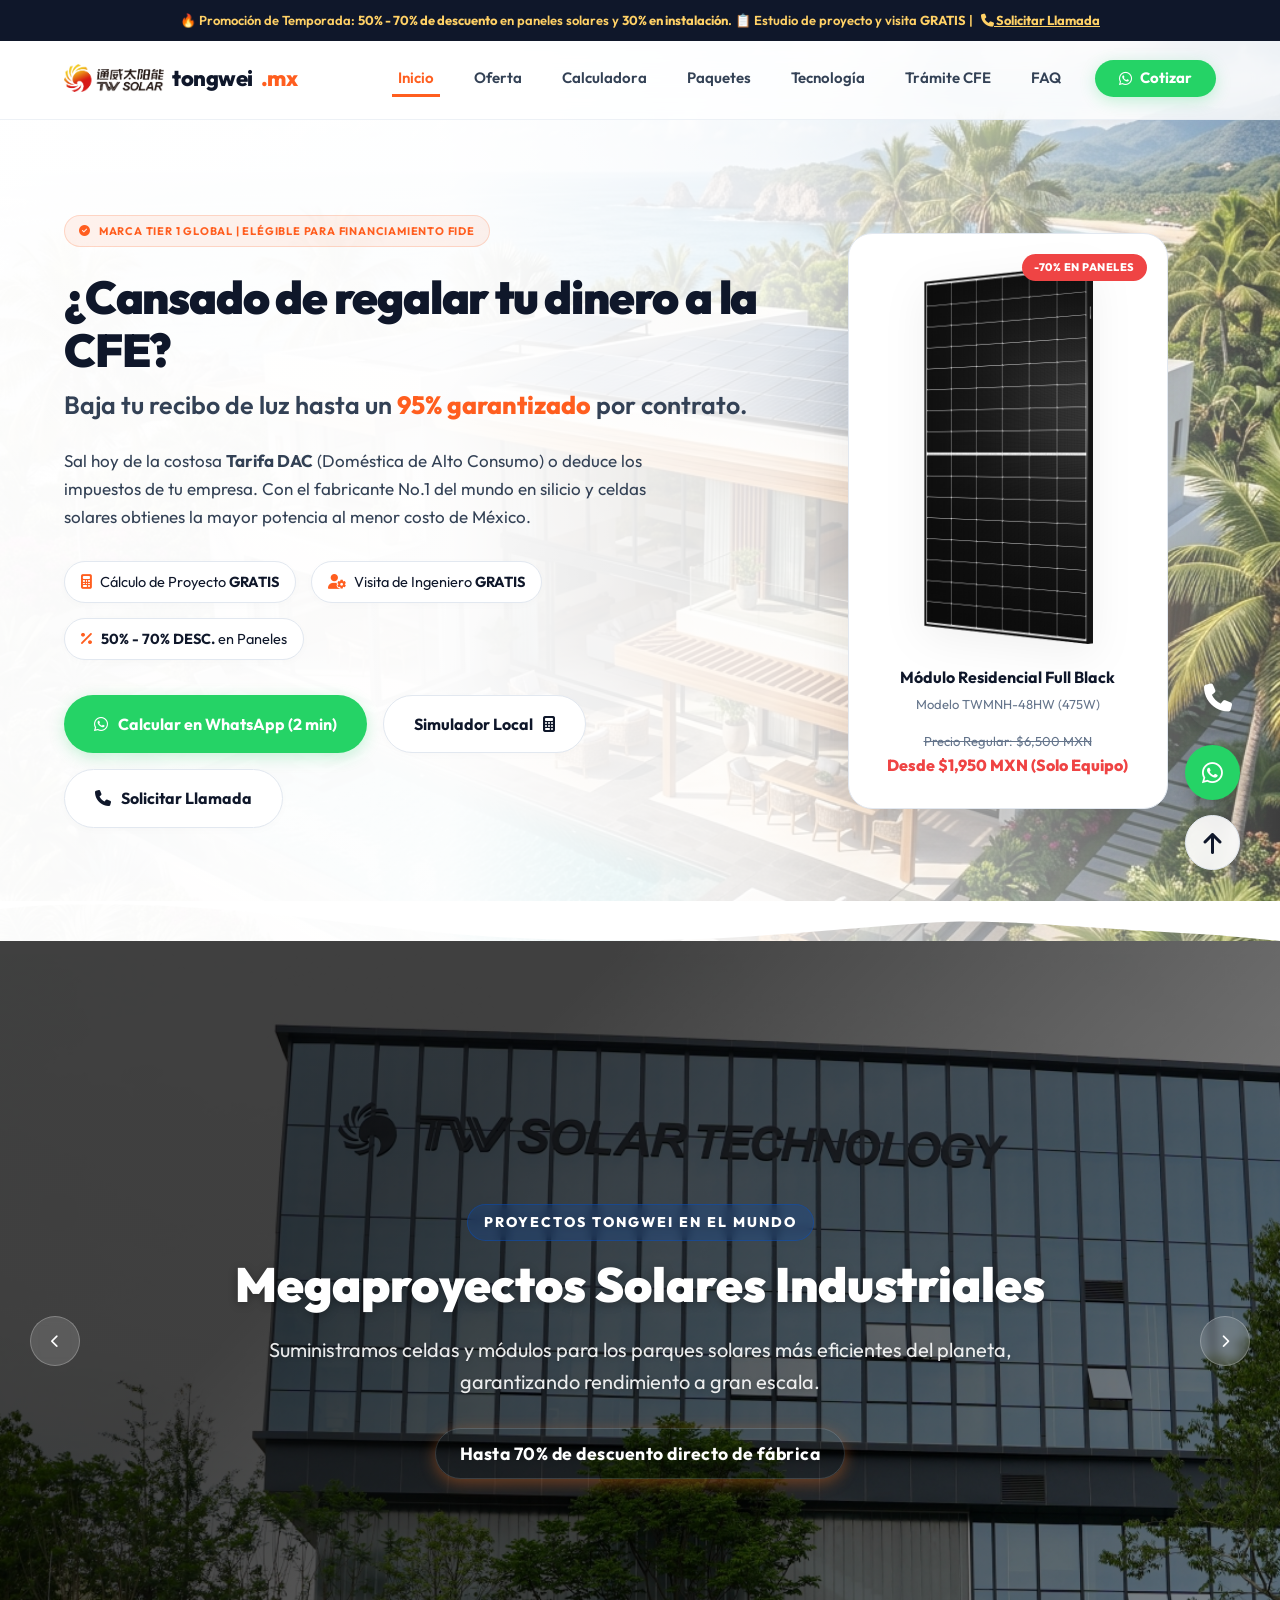
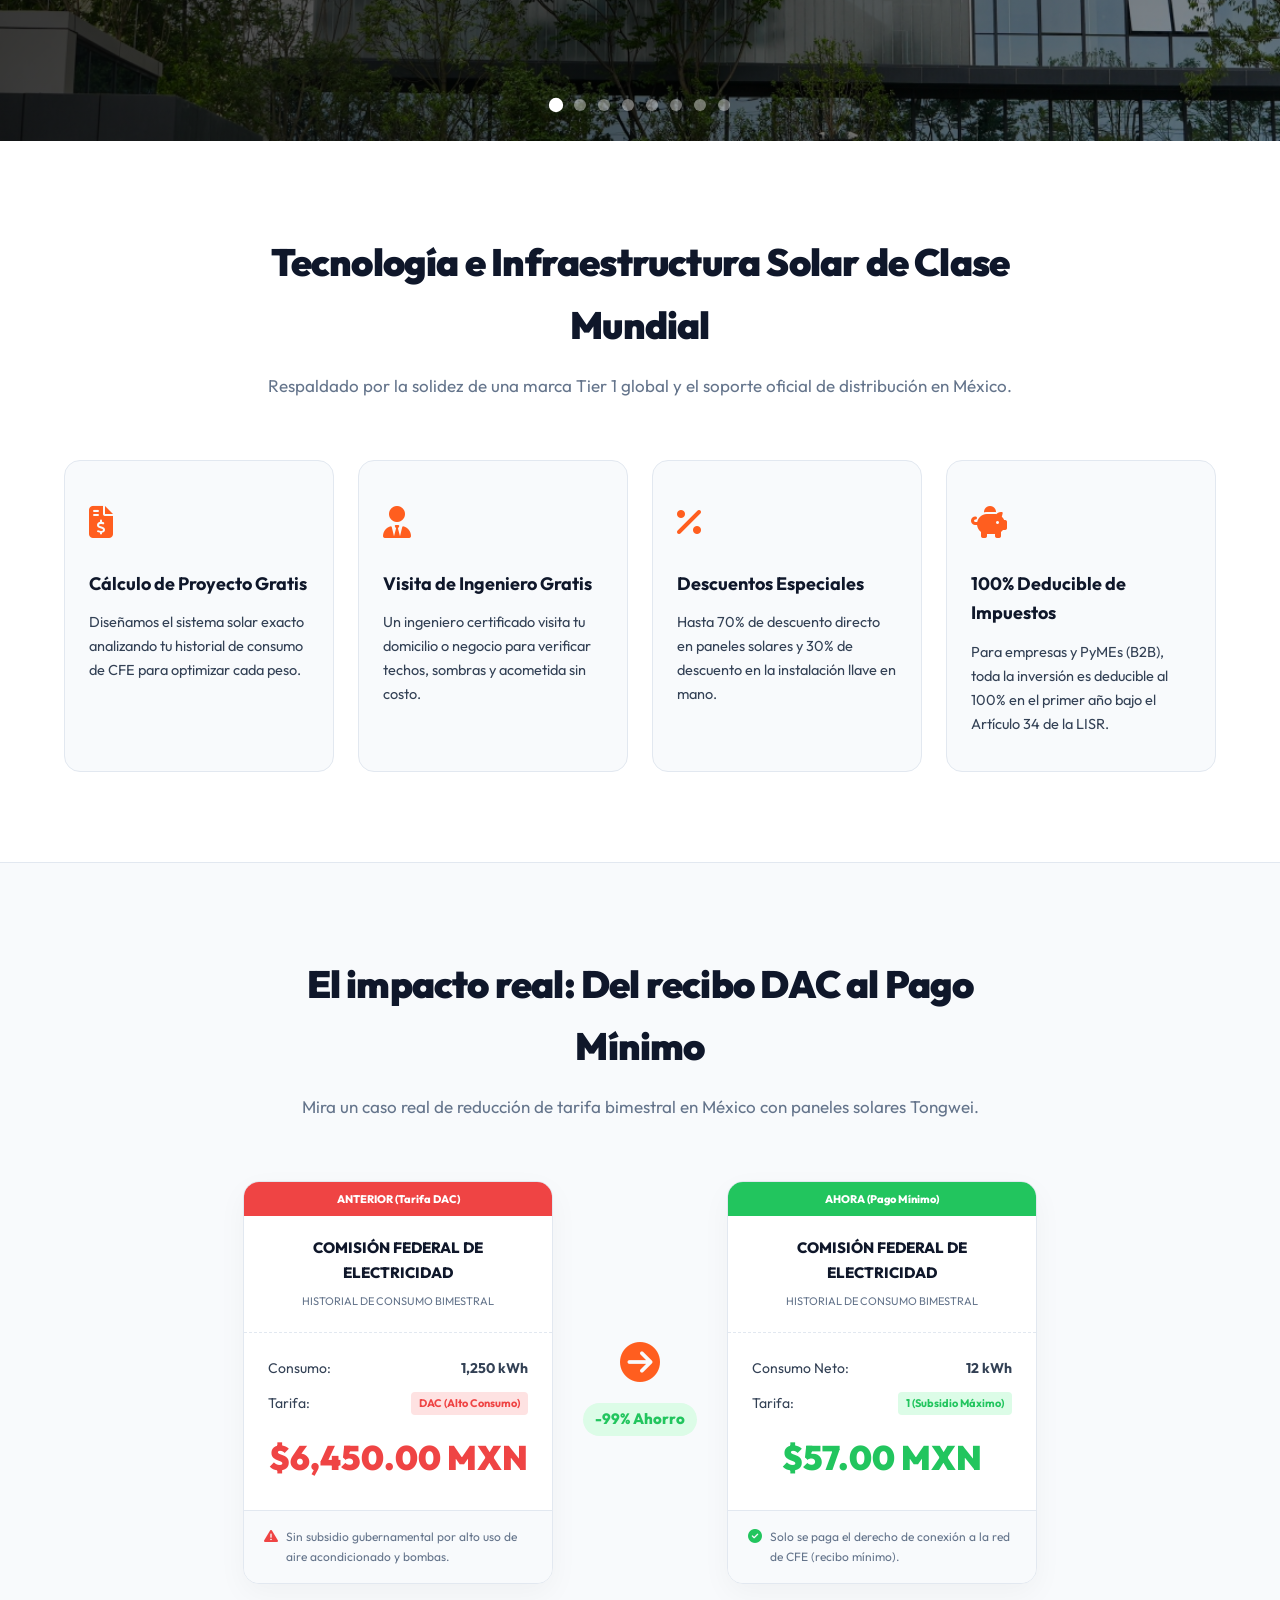
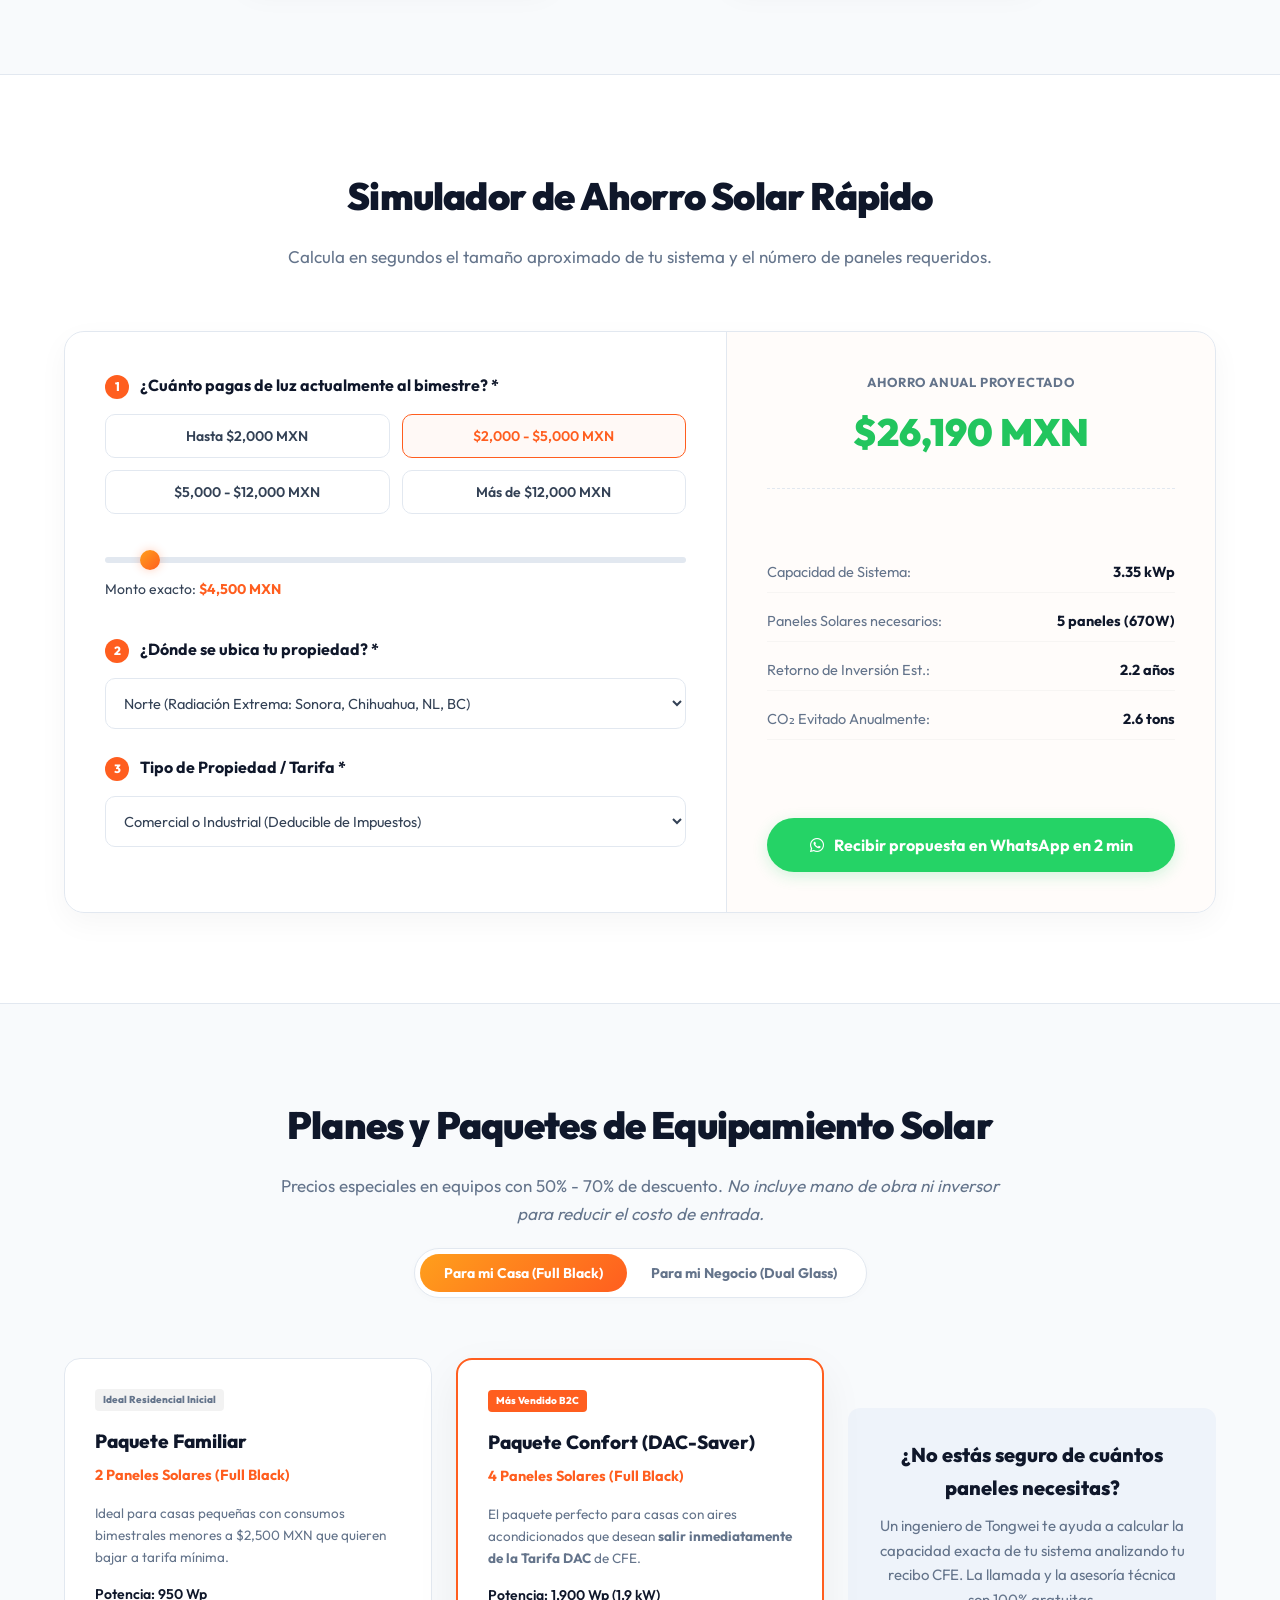
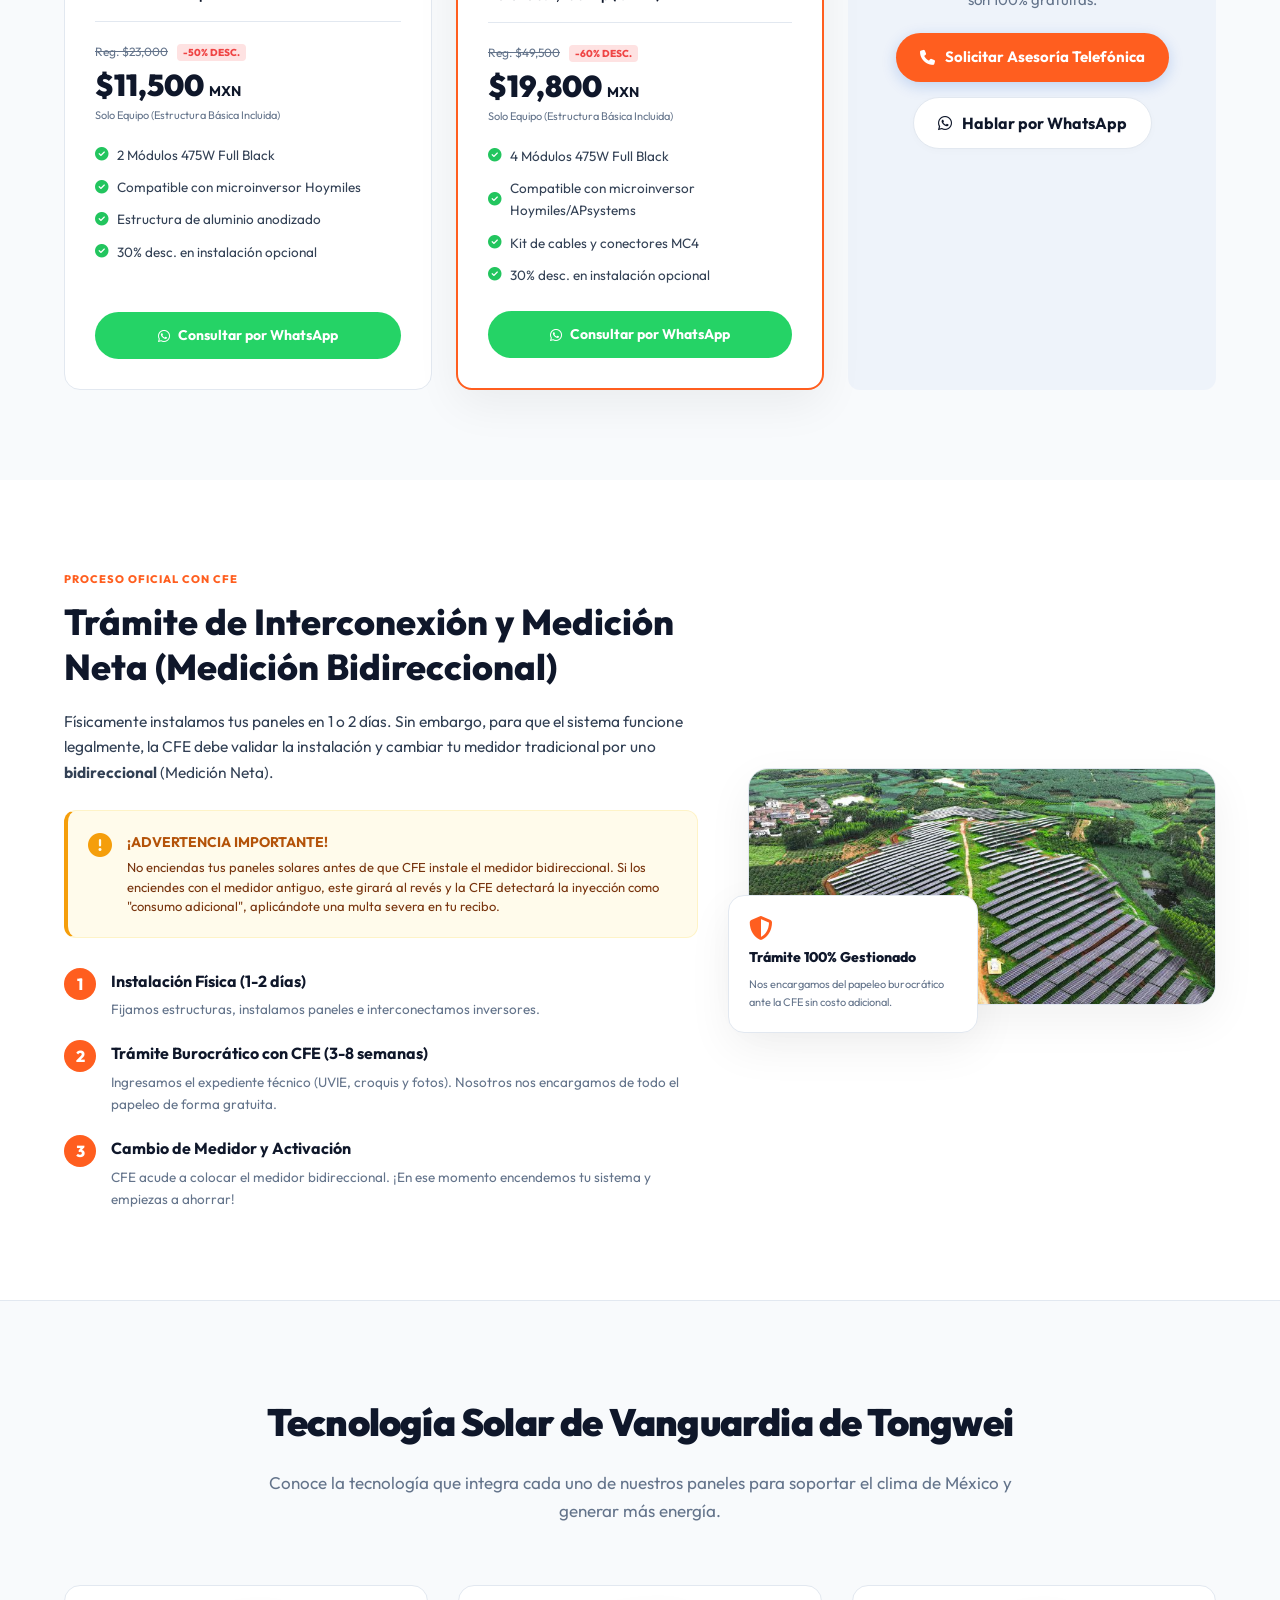
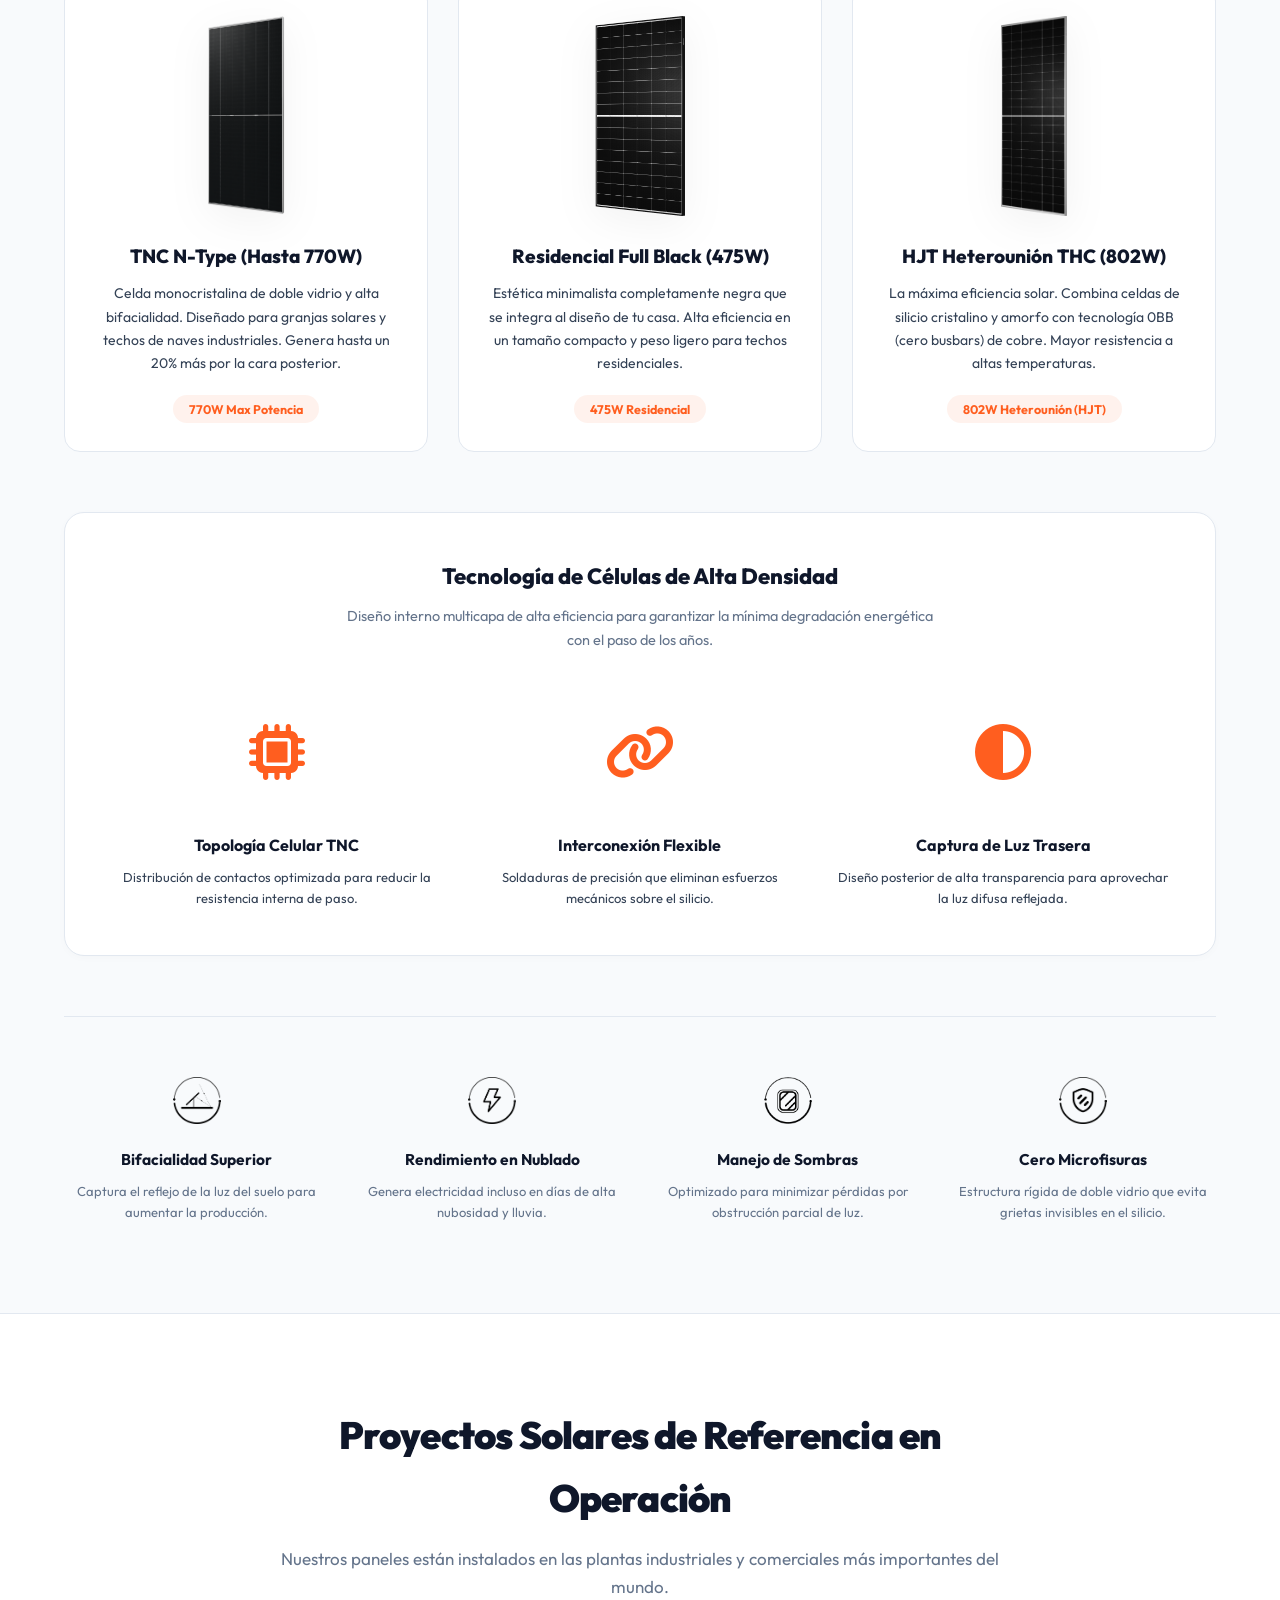
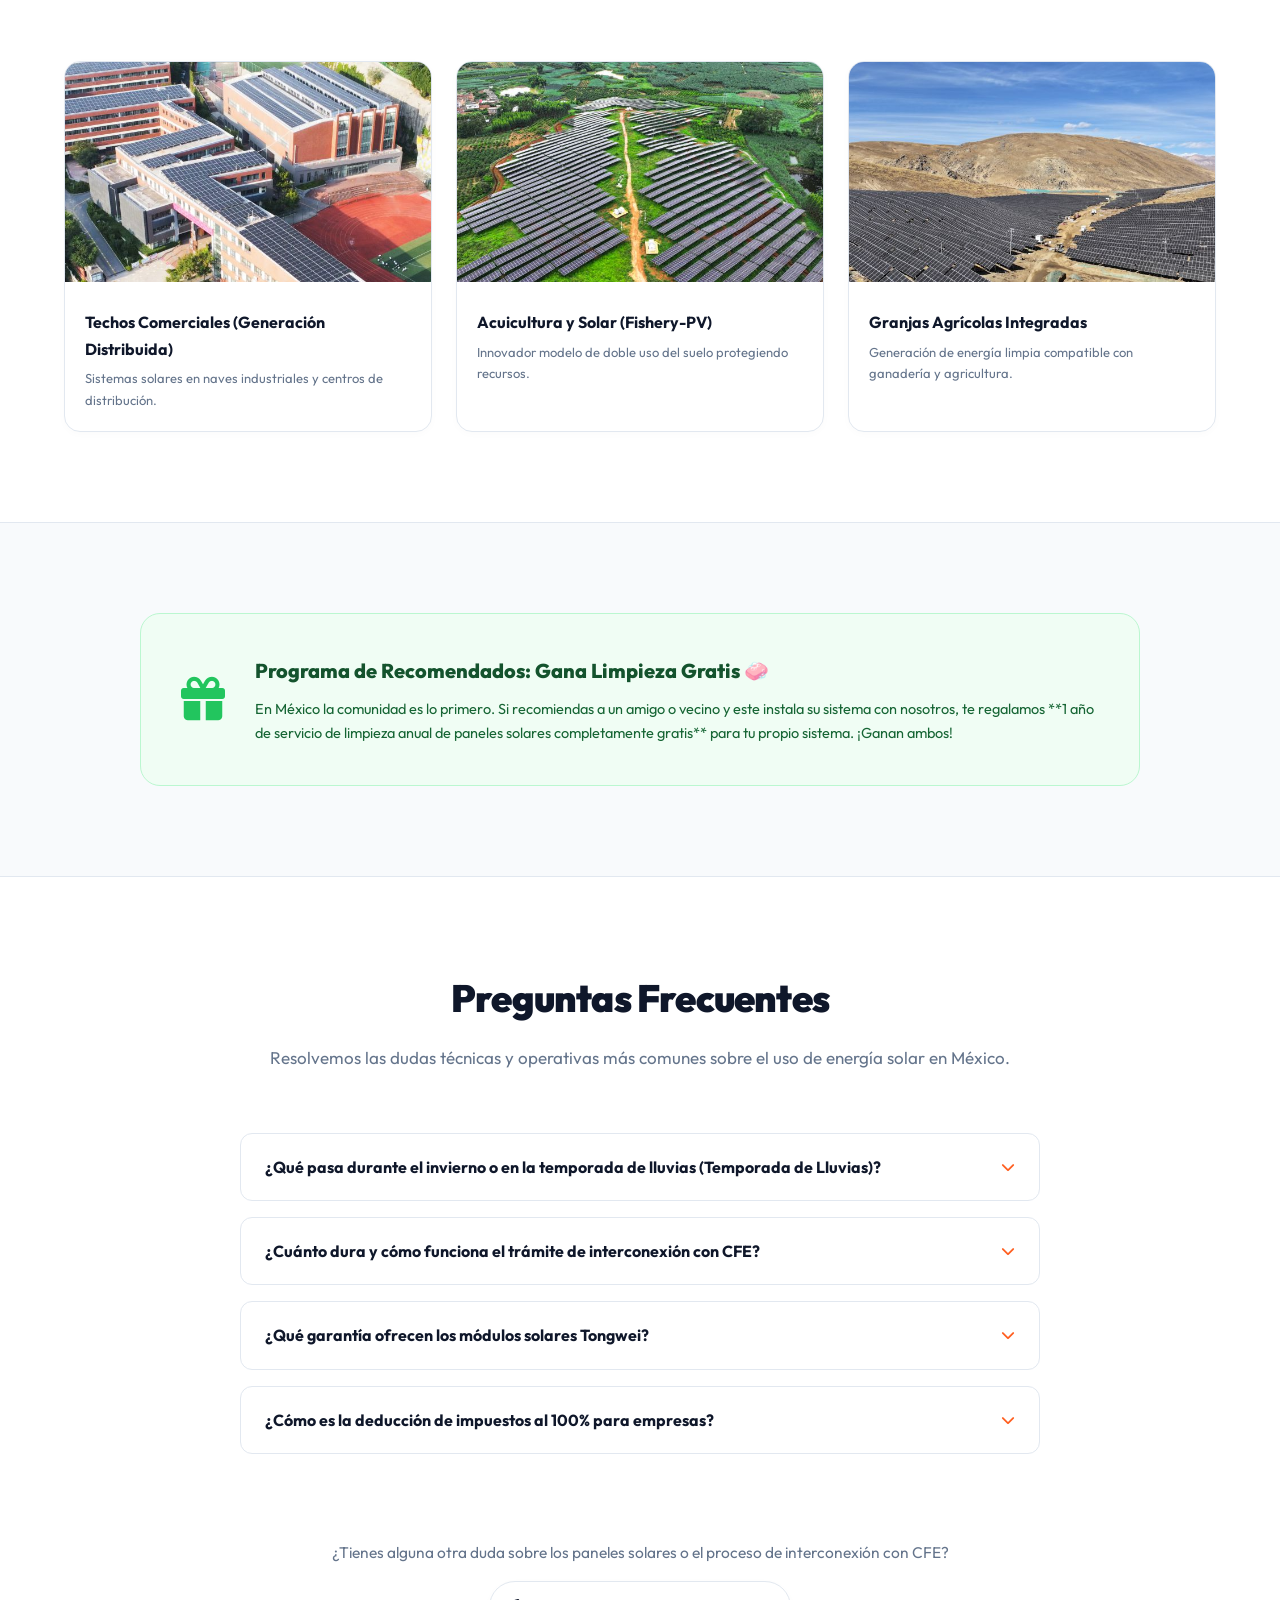
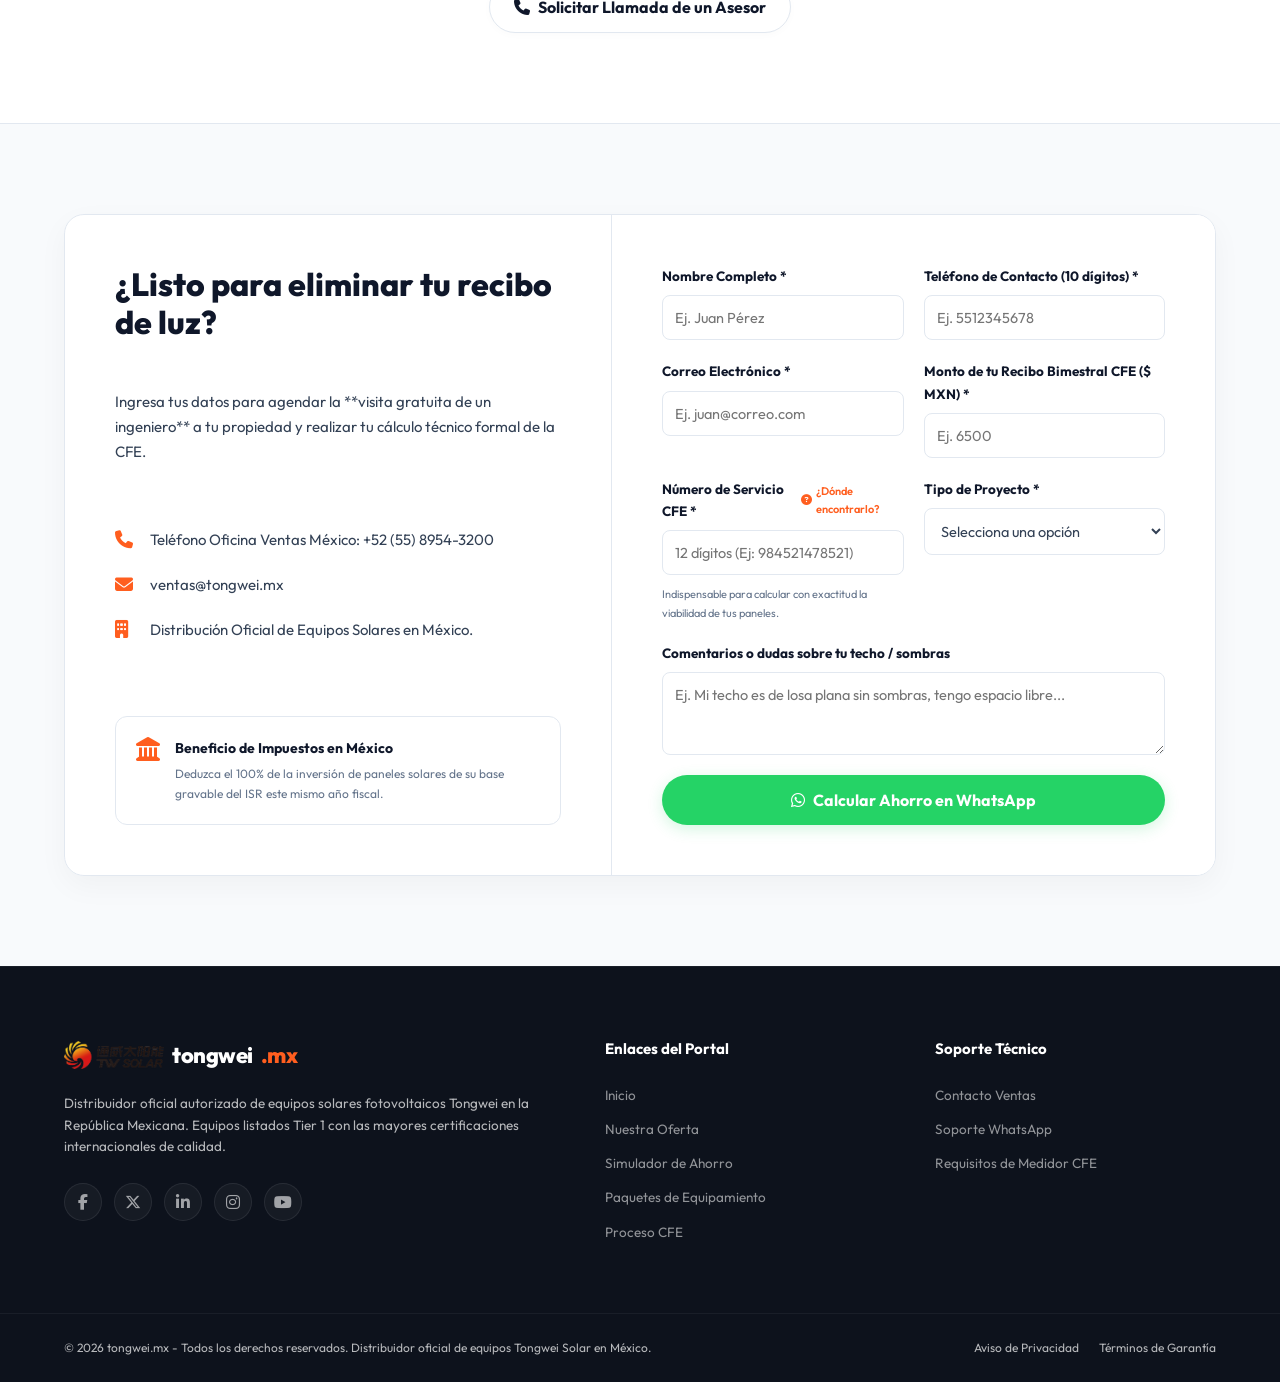
==== commit b342eb50: "Add large floating phone button with pulse wave animation above WhatsApp button" ====
--- a/index.html
+++ b/index.html
@@ -15,7 +15,7 @@
     <link href="https://fonts.googleapis.com/css2?family=Outfit:wght@300;400;500;600;700;800;900&display=swap" rel="stylesheet">
     
     <!-- Custom CSS -->
-    <link rel="stylesheet" href="style.css?v=7">
+    <link rel="stylesheet" href="style.css?v=9">
     
     <!-- FontAwesome for Icons -->
     <link rel="stylesheet" href="https://cdnjs.cloudflare.com/ajax/libs/font-awesome/6.4.0/css/all.min.css">
@@ -977,6 +977,9 @@
 
     <!-- Floating Action Buttons -->
     <div class="floating-actions">
+        <a href="#" class="btn-float phone call-modal-trigger" title="Solicitar llamada de un asesor">
+            <i class="fa-solid fa-phone"></i>
+        </a>
         <a href="https://wa.me/525512345678?text=Hola!%20Vengo%20de%20tongwei.mx%20y%20quiero%20asesoria%20gratis%20y%20el%20descuento%20en%20paneles." class="btn-float whatsapp" target="_blank" title="Cotizar por WhatsApp">
             <i class="fa-brands fa-whatsapp"></i>
         </a>
@@ -986,6 +989,6 @@
     </div>
 
     <!-- Custom JS -->
-    <script src="app.js?v=7"></script>
+    <script src="app.js?v=9"></script>
 </body>
 </html>
--- a/style.css
+++ b/style.css
@@ -2060,6 +2060,38 @@
 .btn-float.whatsapp {
     background-color: var(--whatsapp-green);
     animation: waPulse 2s infinite;
+}
+
+.btn-float.phone {
+    width: 65px;
+    height: 65px;
+    font-size: 28px;
+    background-color: var(--orange-primary);
+    animation: phonePulse 2.2s infinite;
+    cursor: pointer;
+}
+
+.btn-float.phone:hover {
+    transform: scale(1.1);
+    background-color: #d65913;
+}
+
+@keyframes phonePulse {
+    0% {
+        box-shadow: 0 0 0 0 rgba(243, 112, 33, 0.6);
+        transform: scale(1);
+    }
+    50% {
+        transform: scale(1.06);
+    }
+    70% {
+        box-shadow: 0 0 0 20px rgba(243, 112, 33, 0);
+        transform: scale(1);
+    }
+    100% {
+        box-shadow: 0 0 0 0 rgba(243, 112, 33, 0);
+        transform: scale(1);
+    }
 }
 
 .btn-float.whatsapp:hover {
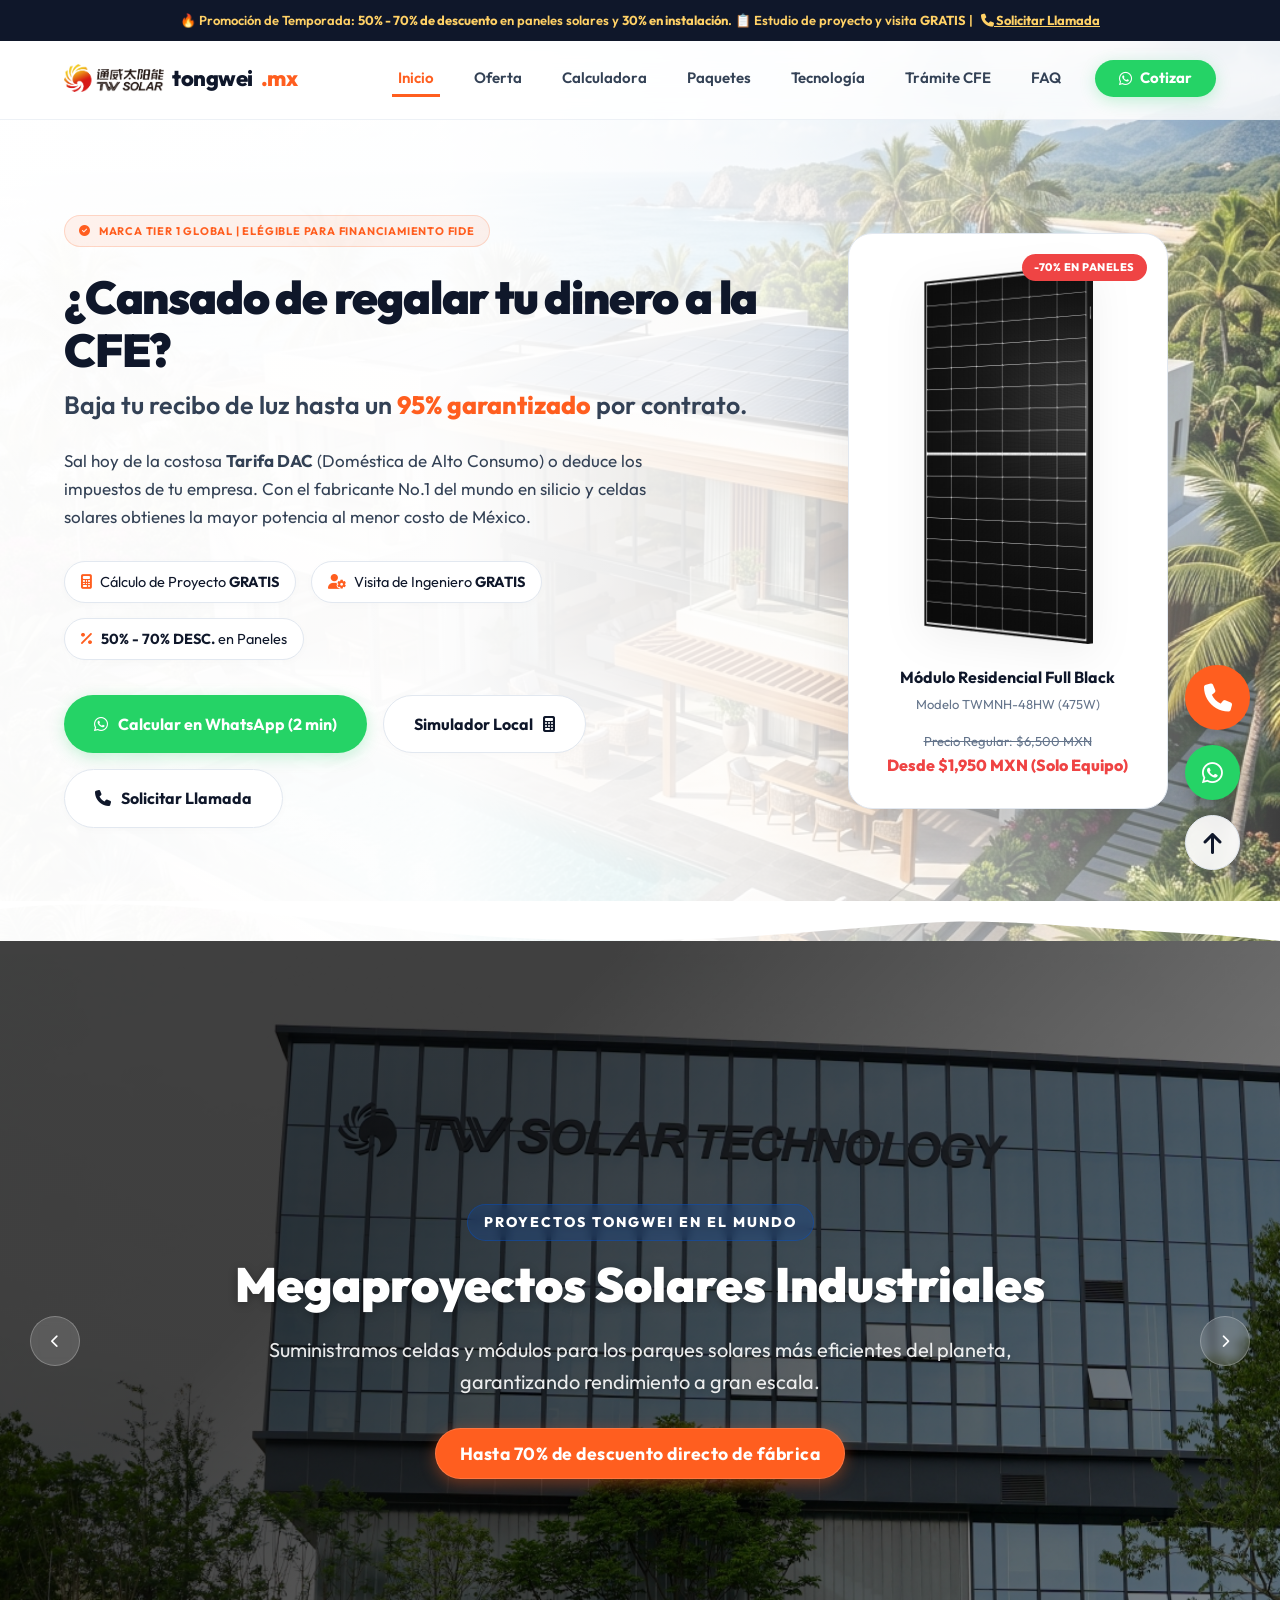
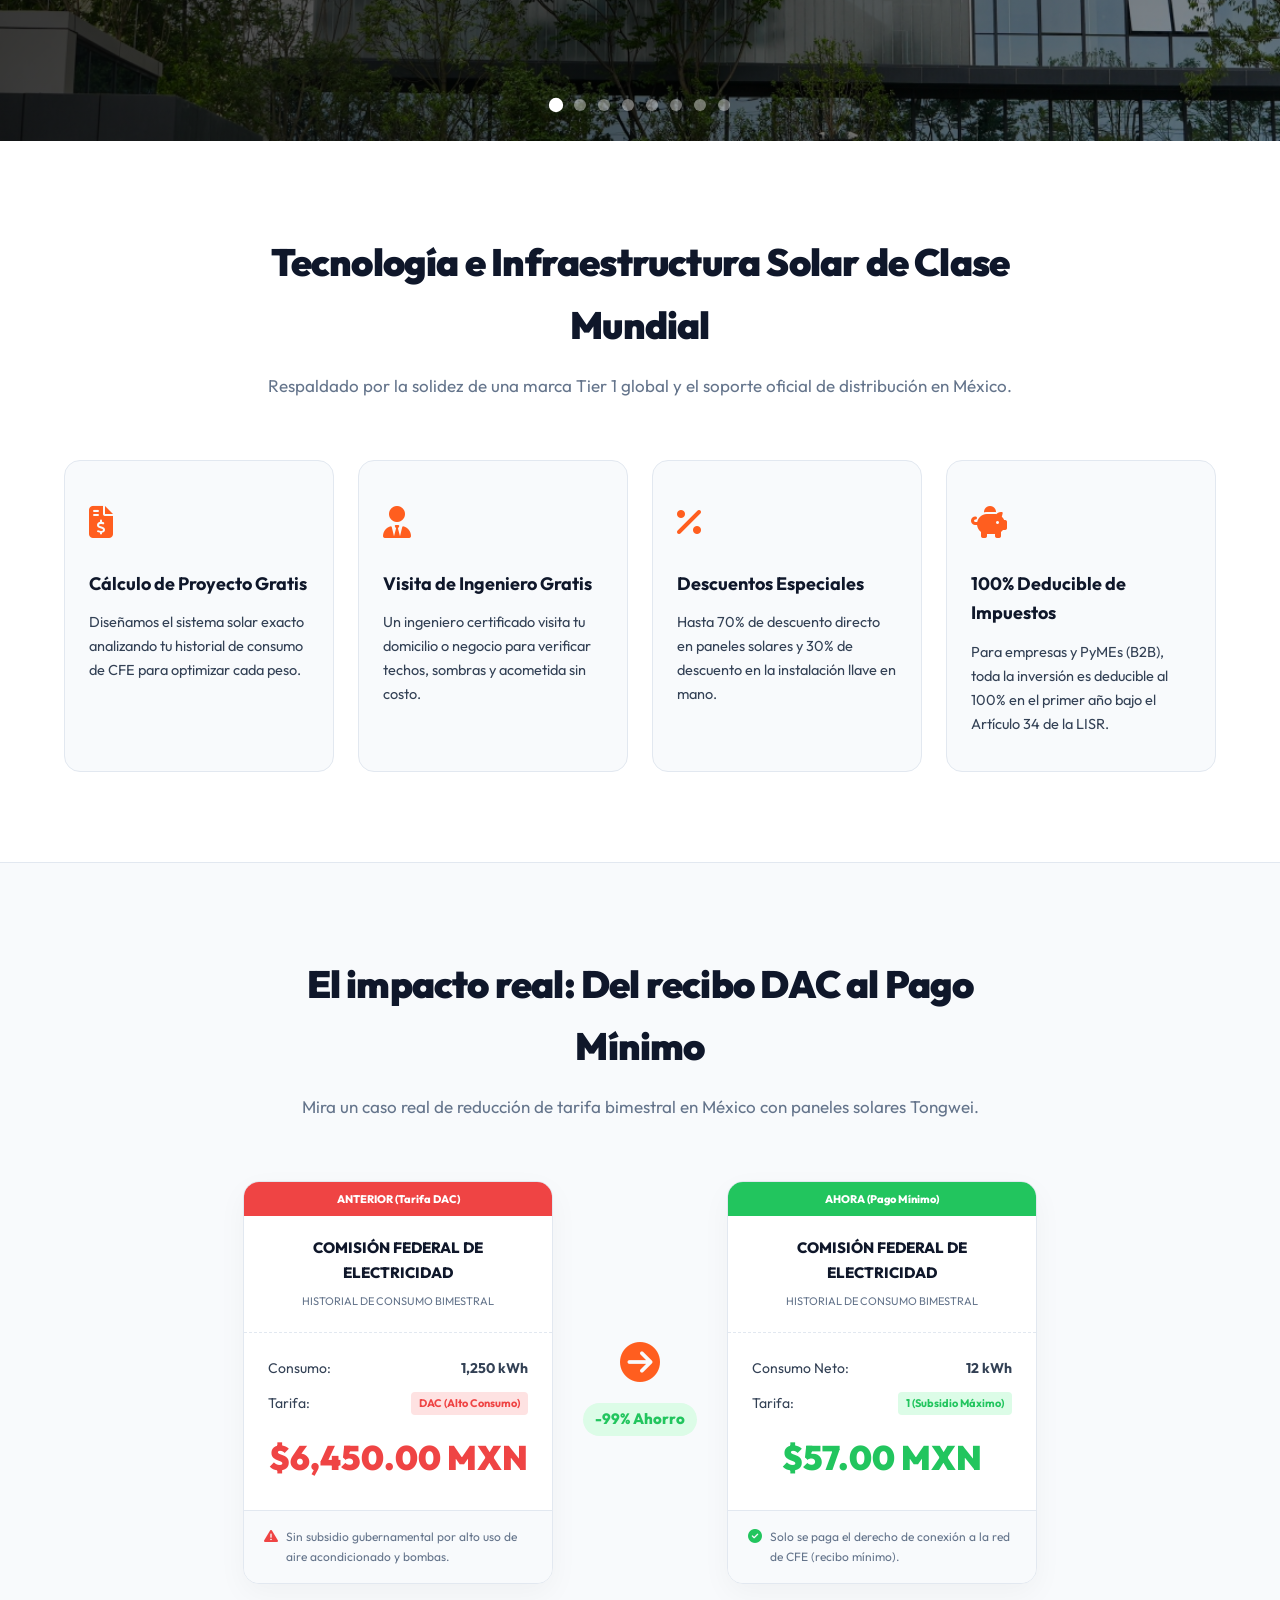
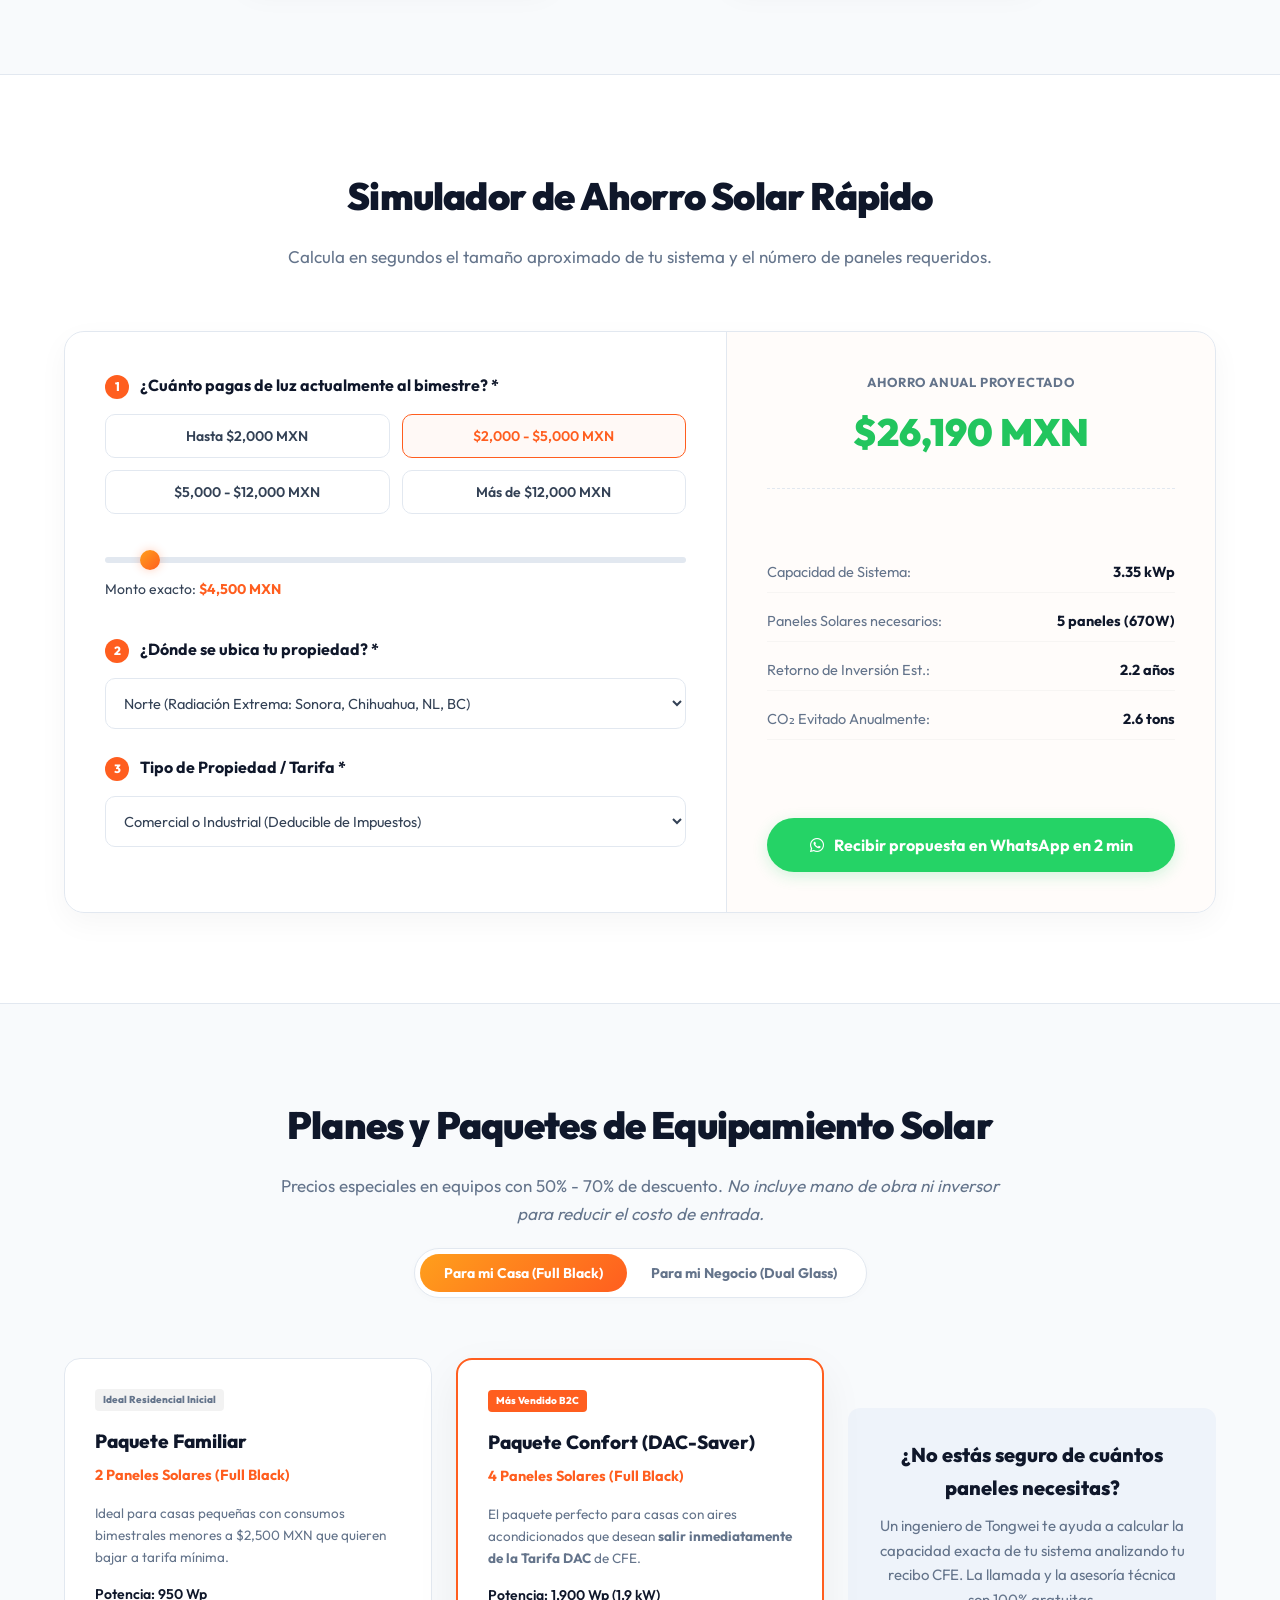
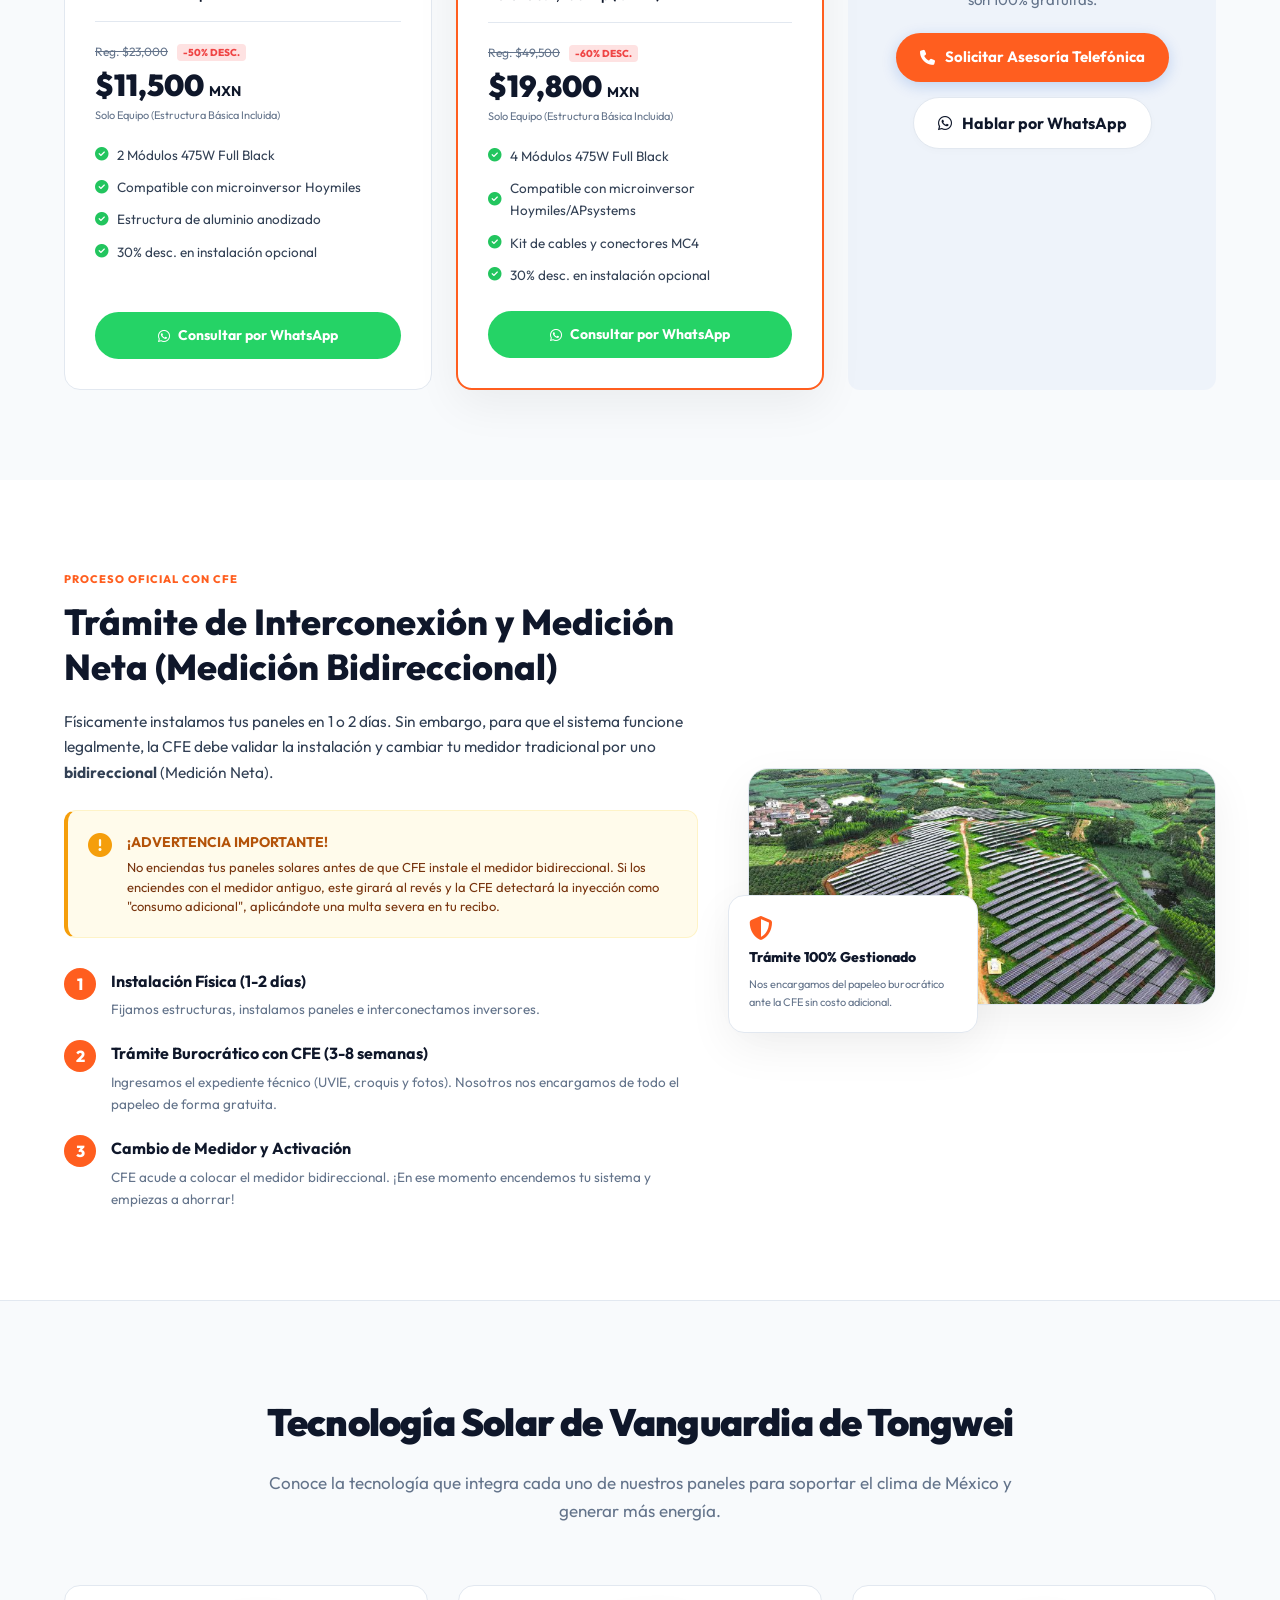
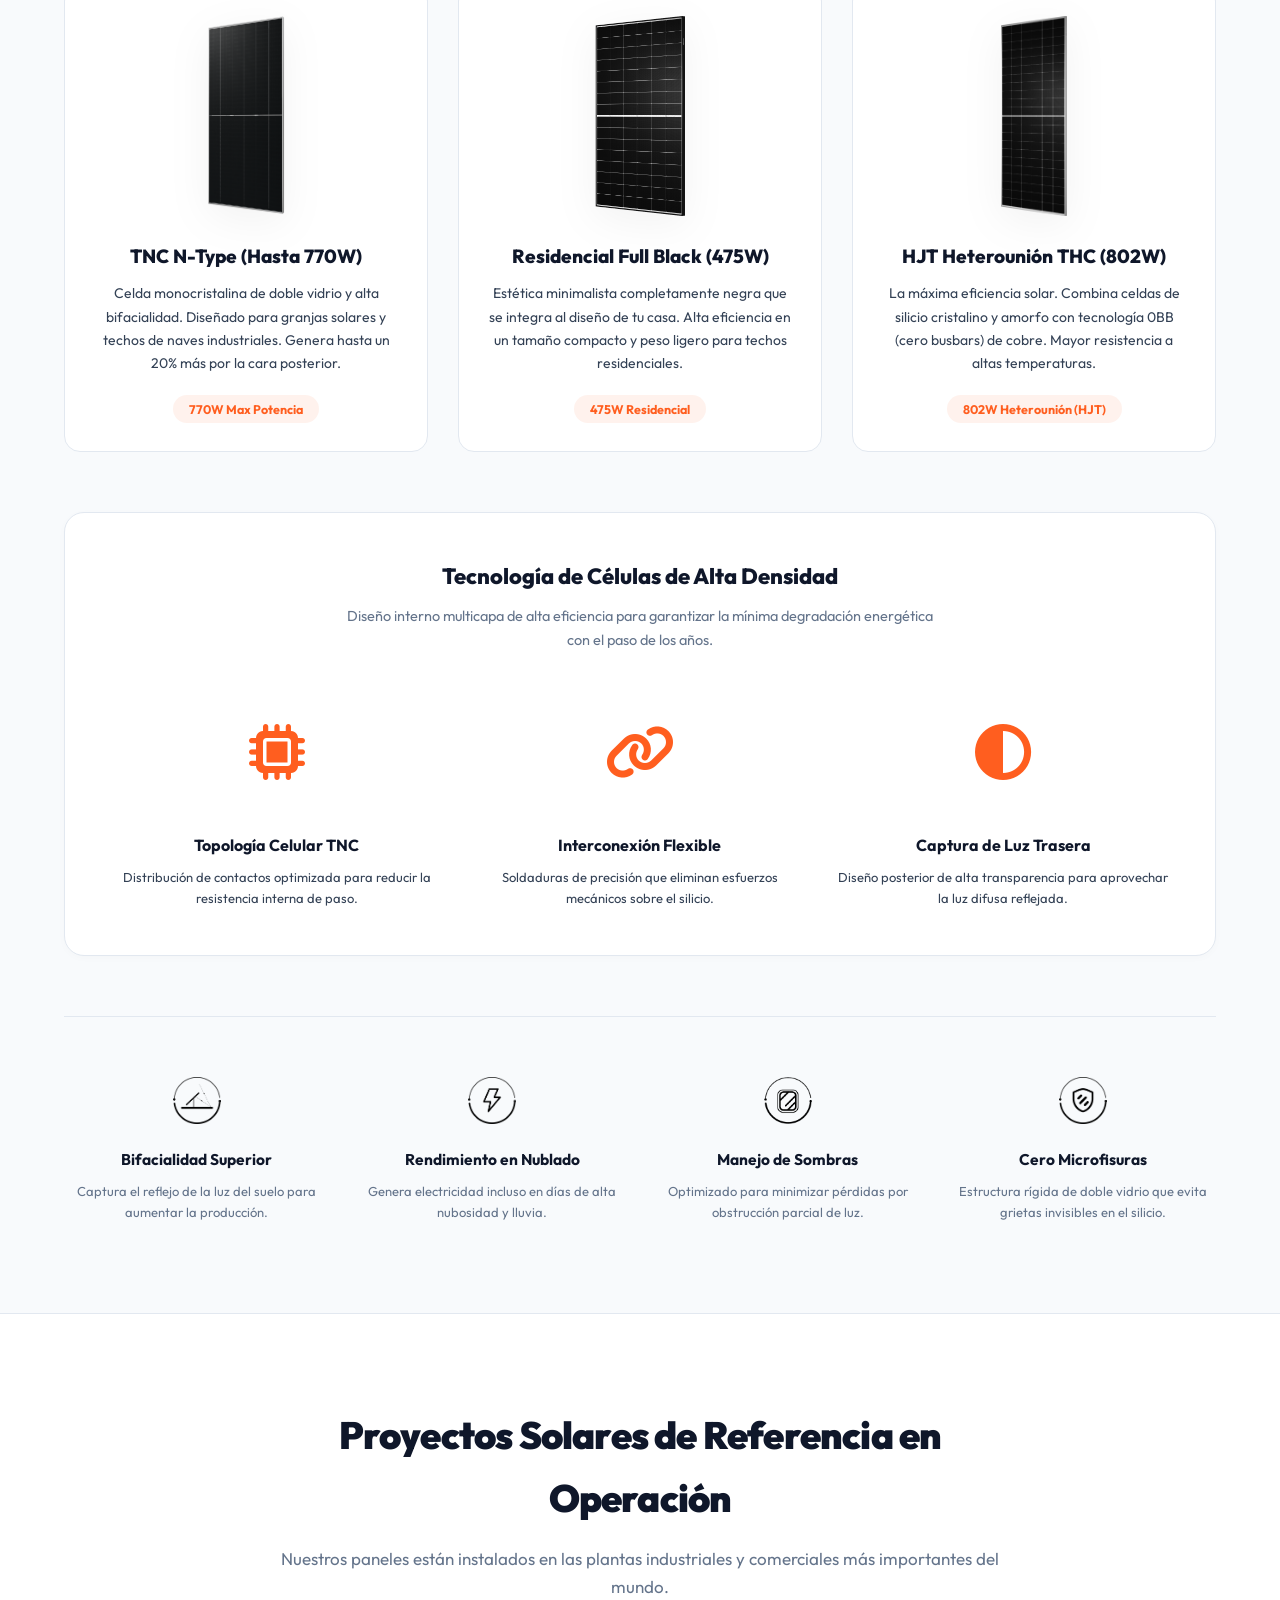
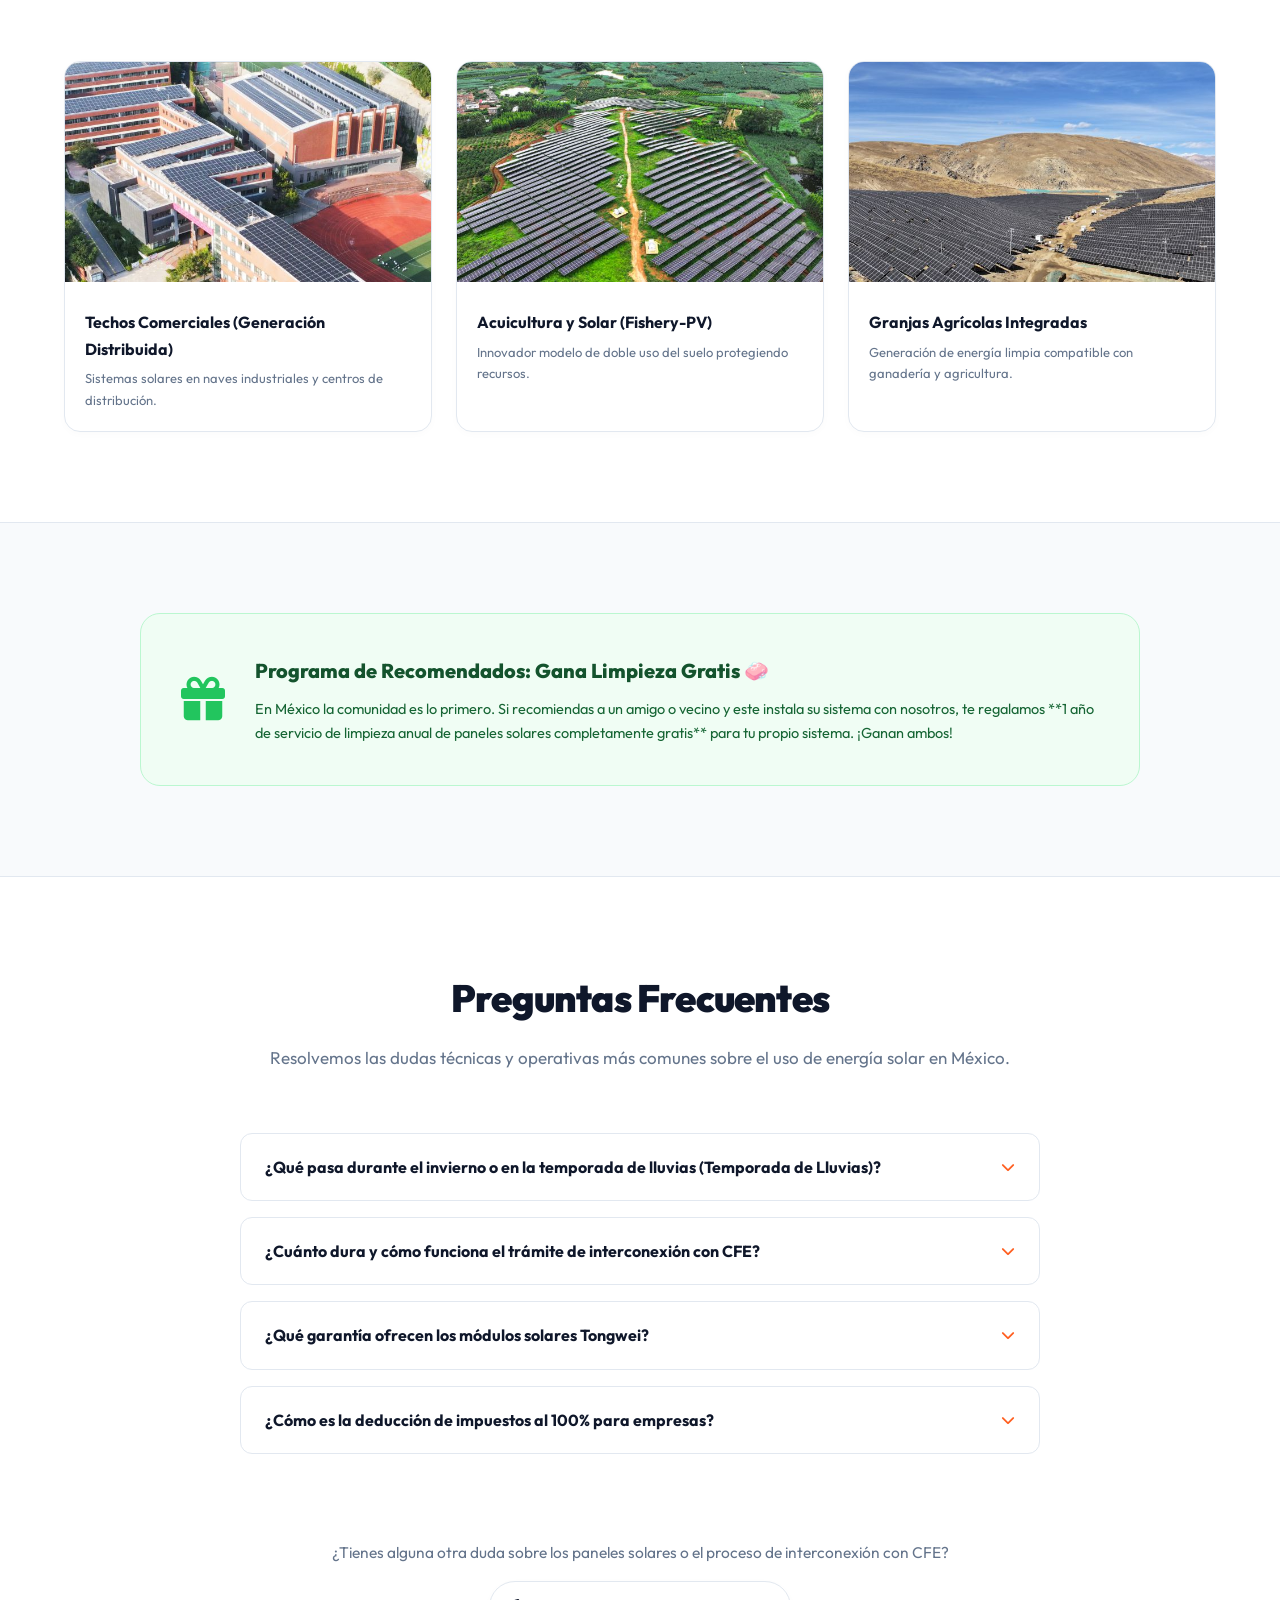
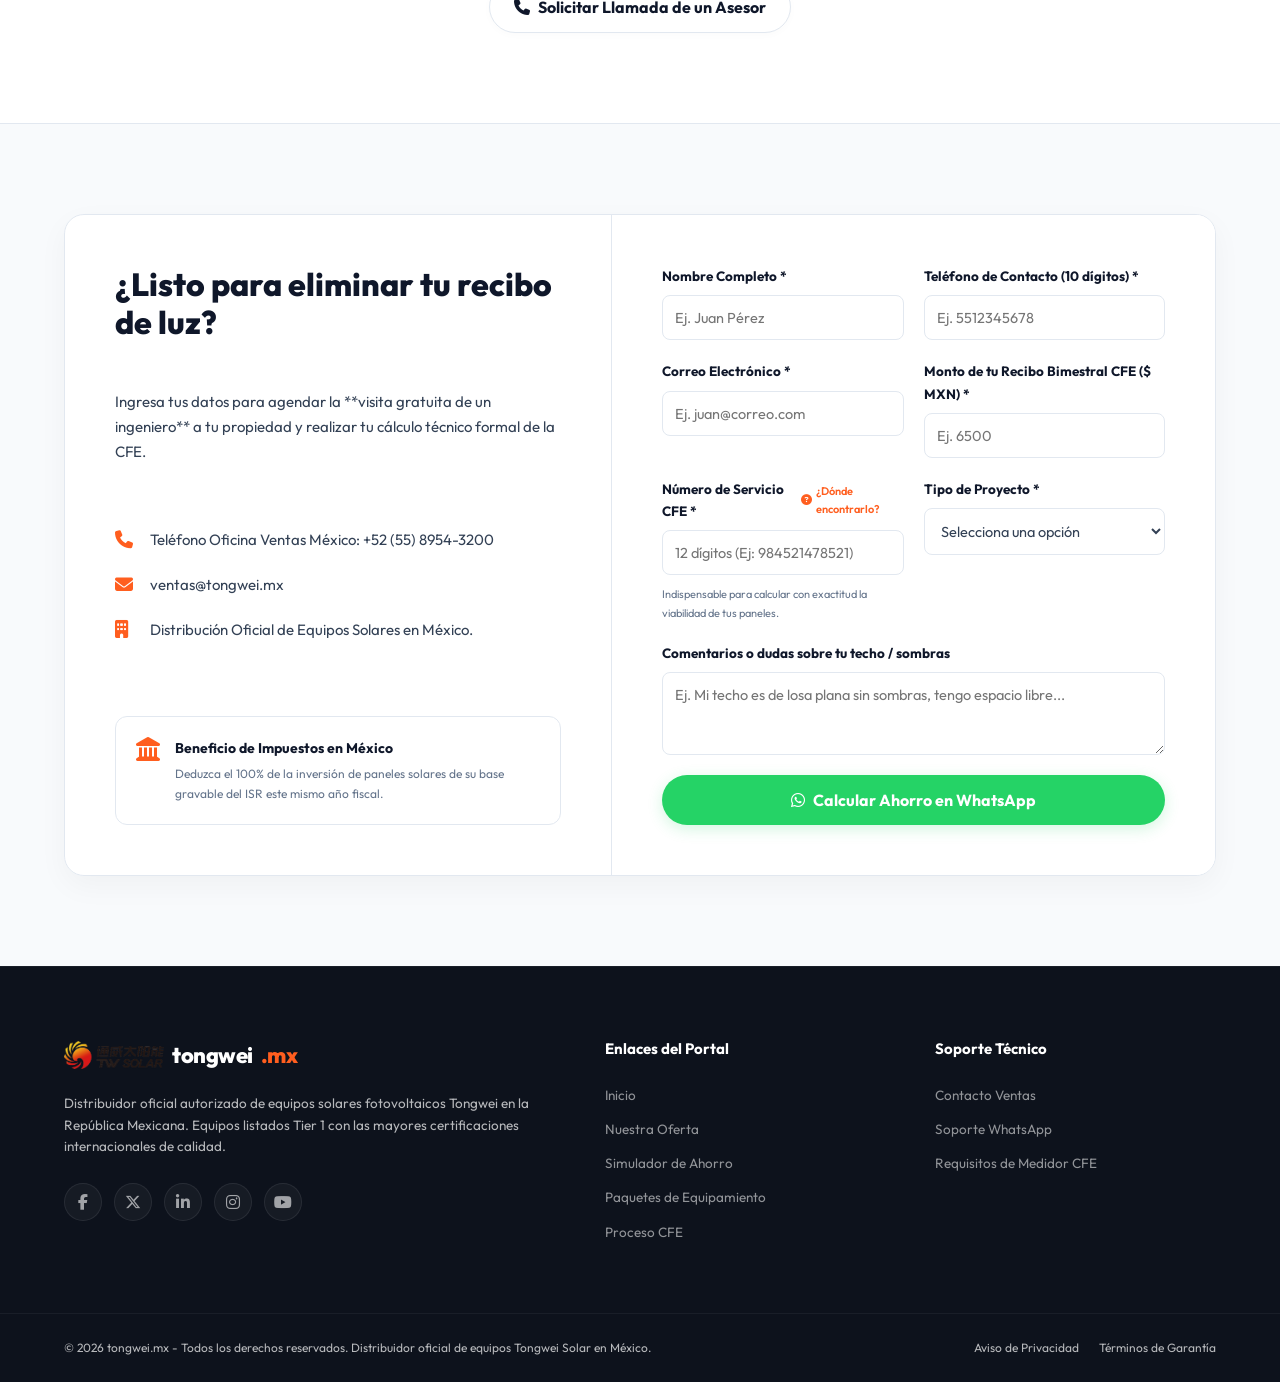
==== commit 8b86e762: "Fix undefined color variables, restore phone button visibility and adjust hover scale" ====
--- a/index.html
+++ b/index.html
@@ -15,7 +15,7 @@
     <link href="https://fonts.googleapis.com/css2?family=Outfit:wght@300;400;500;600;700;800;900&display=swap" rel="stylesheet">
     
     <!-- Custom CSS -->
-    <link rel="stylesheet" href="style.css?v=9">
+    <link rel="stylesheet" href="style.css?v=10">
     
     <!-- FontAwesome for Icons -->
     <link rel="stylesheet" href="https://cdnjs.cloudflare.com/ajax/libs/font-awesome/6.4.0/css/all.min.css">
@@ -989,6 +989,6 @@
     </div>
 
     <!-- Custom JS -->
-    <script src="app.js?v=9"></script>
+    <script src="app.js?v=10"></script>
 </body>
 </html>
--- a/style.css
+++ b/style.css
@@ -1378,7 +1378,7 @@
 
 .cq-item:hover i {
     transform: scale(1.15);
-    color: var(--orange-primary);
+    color: var(--primary-hover);
 }
 
 .cq-item h4 {
@@ -2066,30 +2066,30 @@
     width: 65px;
     height: 65px;
     font-size: 28px;
-    background-color: var(--orange-primary);
+    background-color: var(--primary);
     animation: phonePulse 2.2s infinite;
     cursor: pointer;
 }
 
 .btn-float.phone:hover {
     transform: scale(1.1);
-    background-color: #d65913;
+    background-color: var(--primary-hover);
 }
 
 @keyframes phonePulse {
     0% {
-        box-shadow: 0 0 0 0 rgba(243, 112, 33, 0.6);
+        box-shadow: 0 0 0 0 rgba(255, 94, 31, 0.6);
         transform: scale(1);
     }
     50% {
         transform: scale(1.06);
     }
     70% {
-        box-shadow: 0 0 0 20px rgba(243, 112, 33, 0);
+        box-shadow: 0 0 0 20px rgba(255, 94, 31, 0);
         transform: scale(1);
     }
     100% {
-        box-shadow: 0 0 0 0 rgba(243, 112, 33, 0);
+        box-shadow: 0 0 0 0 rgba(255, 94, 31, 0);
         transform: scale(1);
     }
 }
@@ -2254,13 +2254,13 @@
 }
 
 .slide-utp-badge {
-    background-color: var(--orange-primary);
+    background-color: var(--primary);
     color: #ffffff;
     padding: 10px 24px;
     border-radius: 50px;
     font-weight: 700;
     font-size: 1.1rem;
-    box-shadow: 0 4px 15px rgba(243, 112, 33, 0.4);
+    box-shadow: 0 4px 15px rgba(255, 94, 31, 0.4);
     display: inline-block;
     letter-spacing: 0.5px;
     border: 1px solid rgba(255, 255, 255, 0.15);
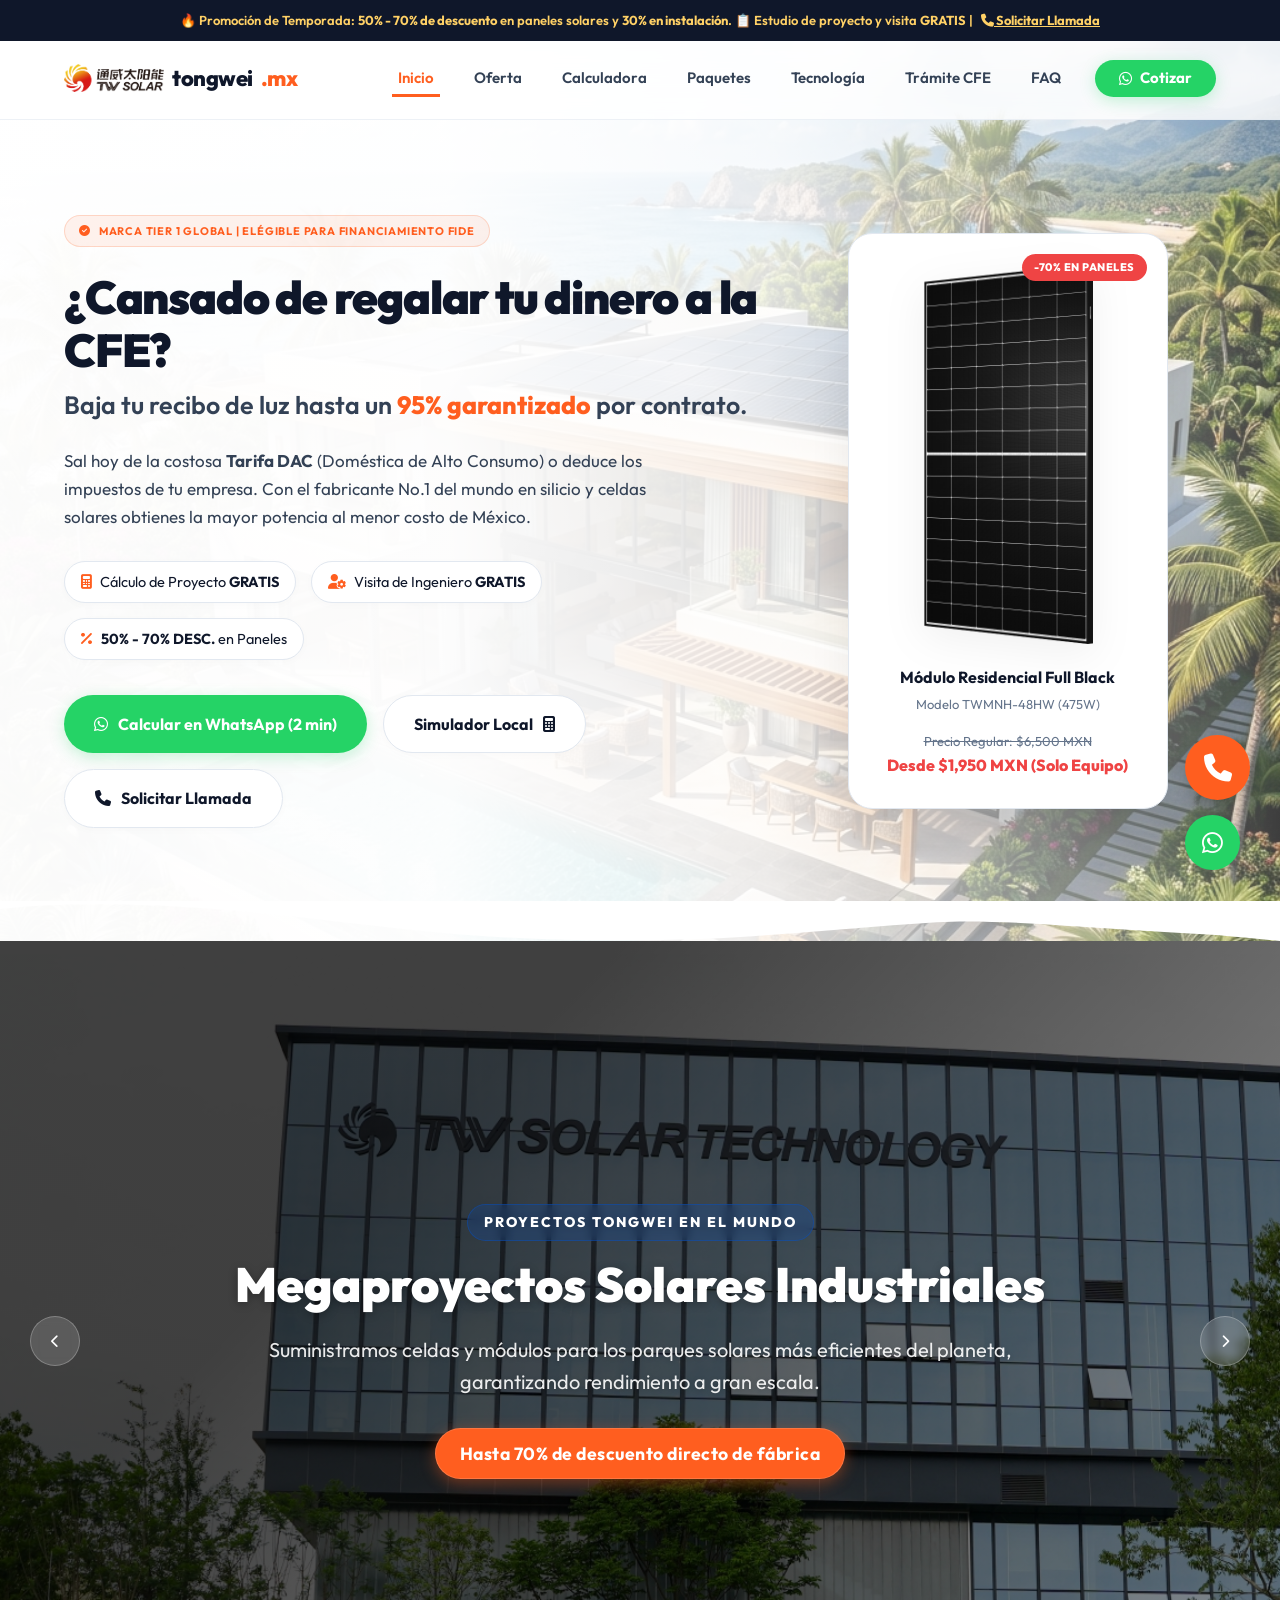
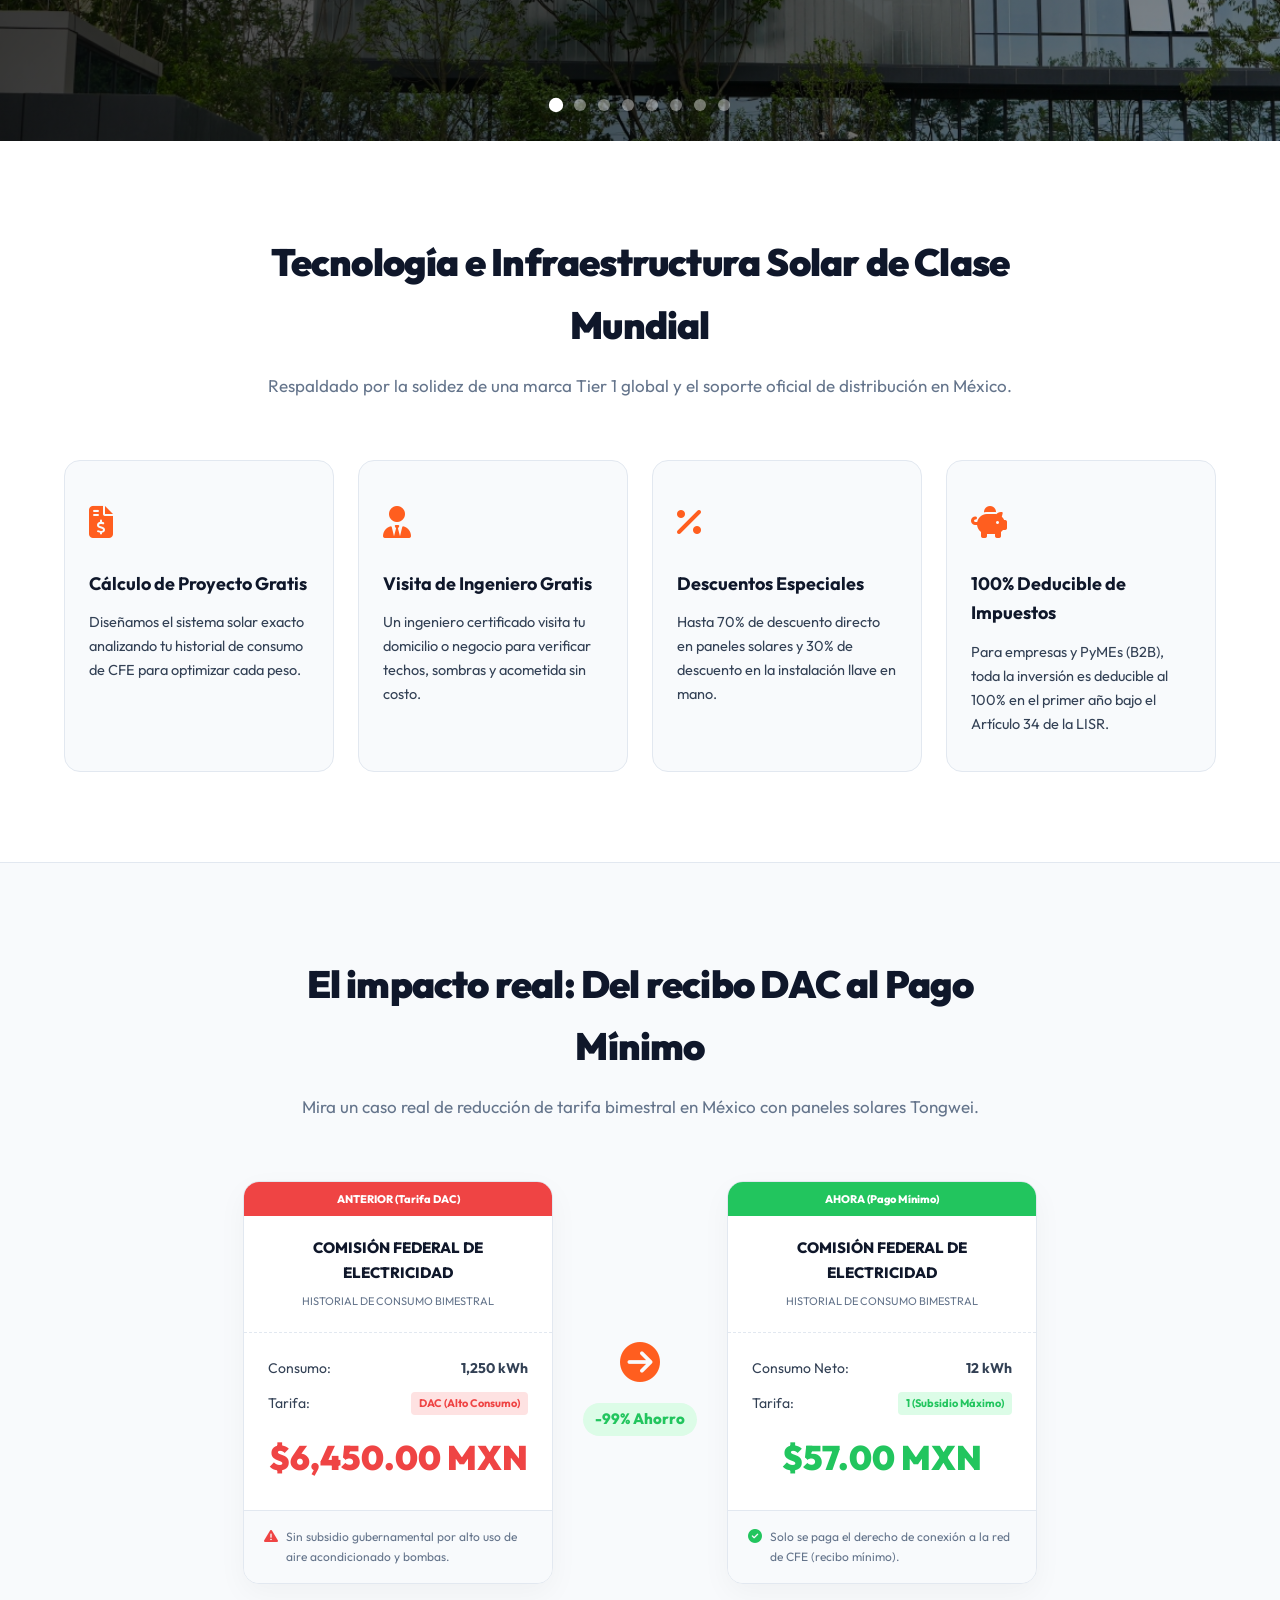
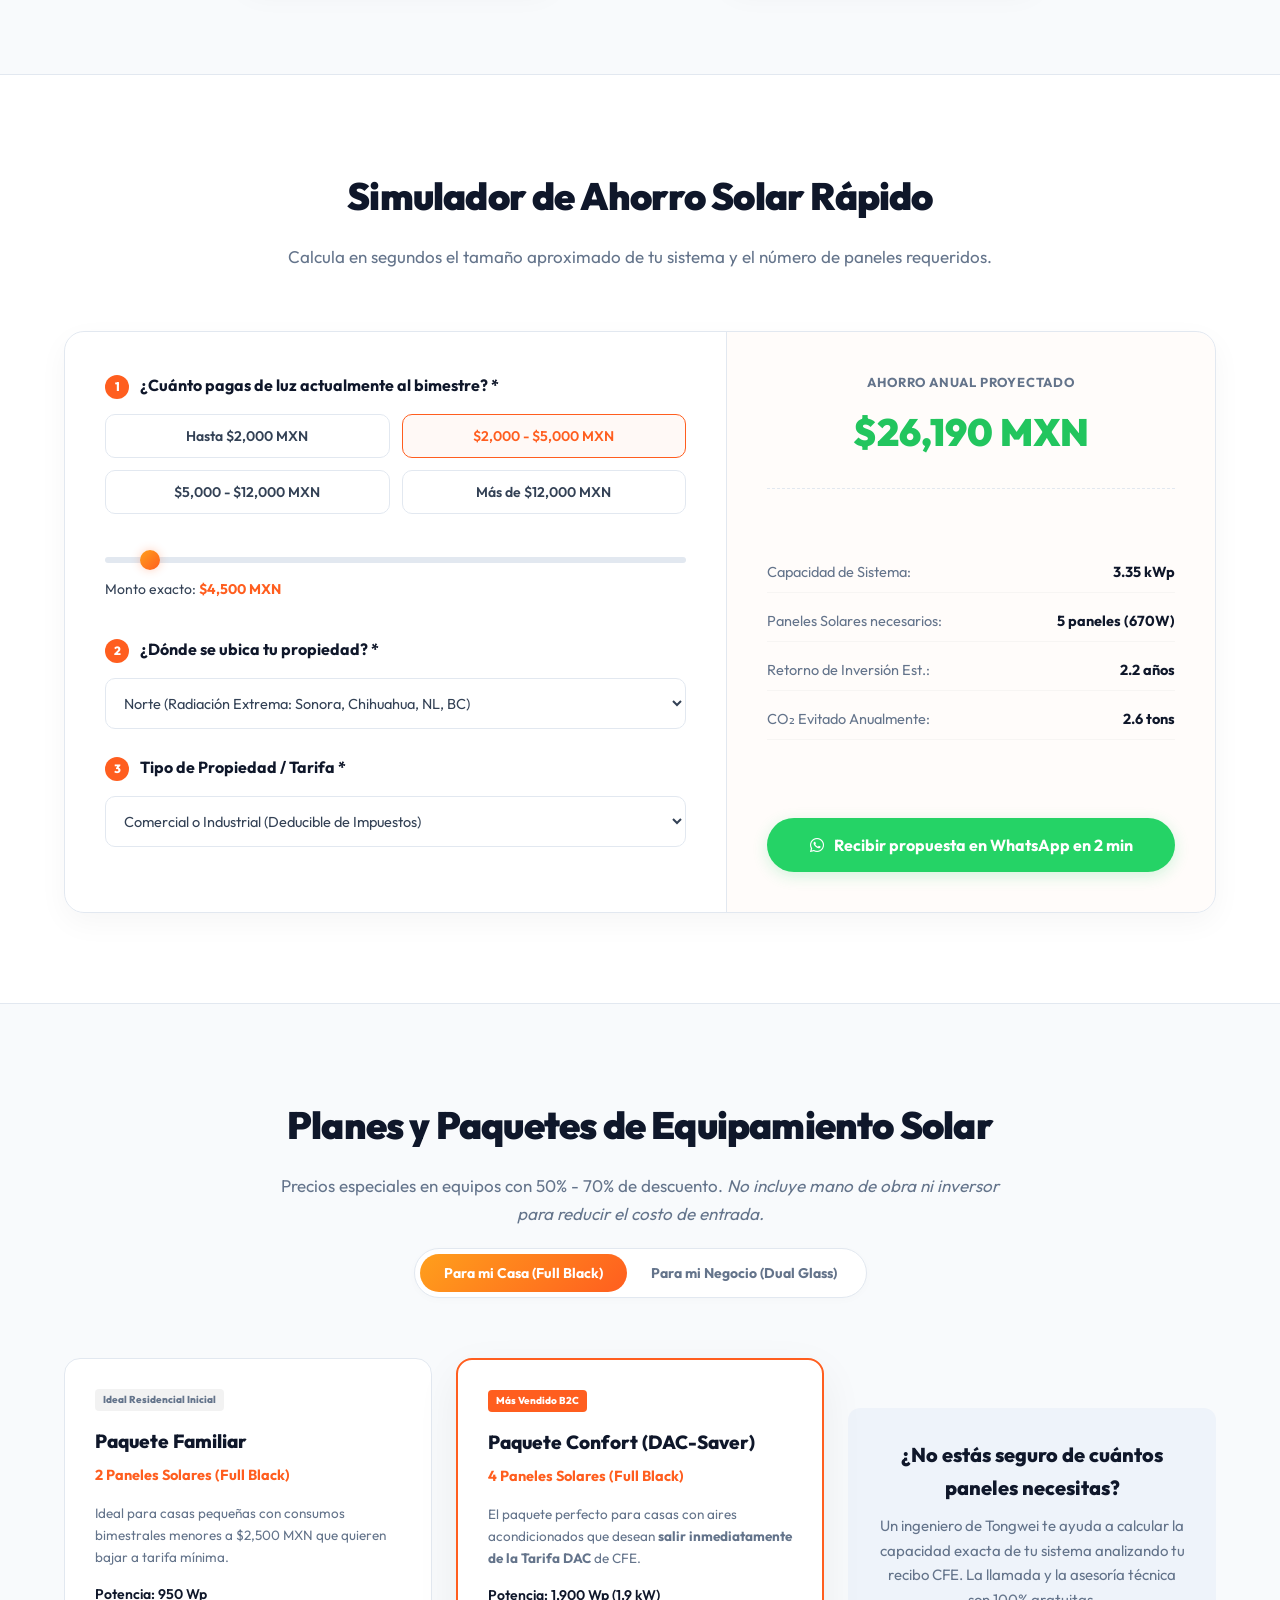
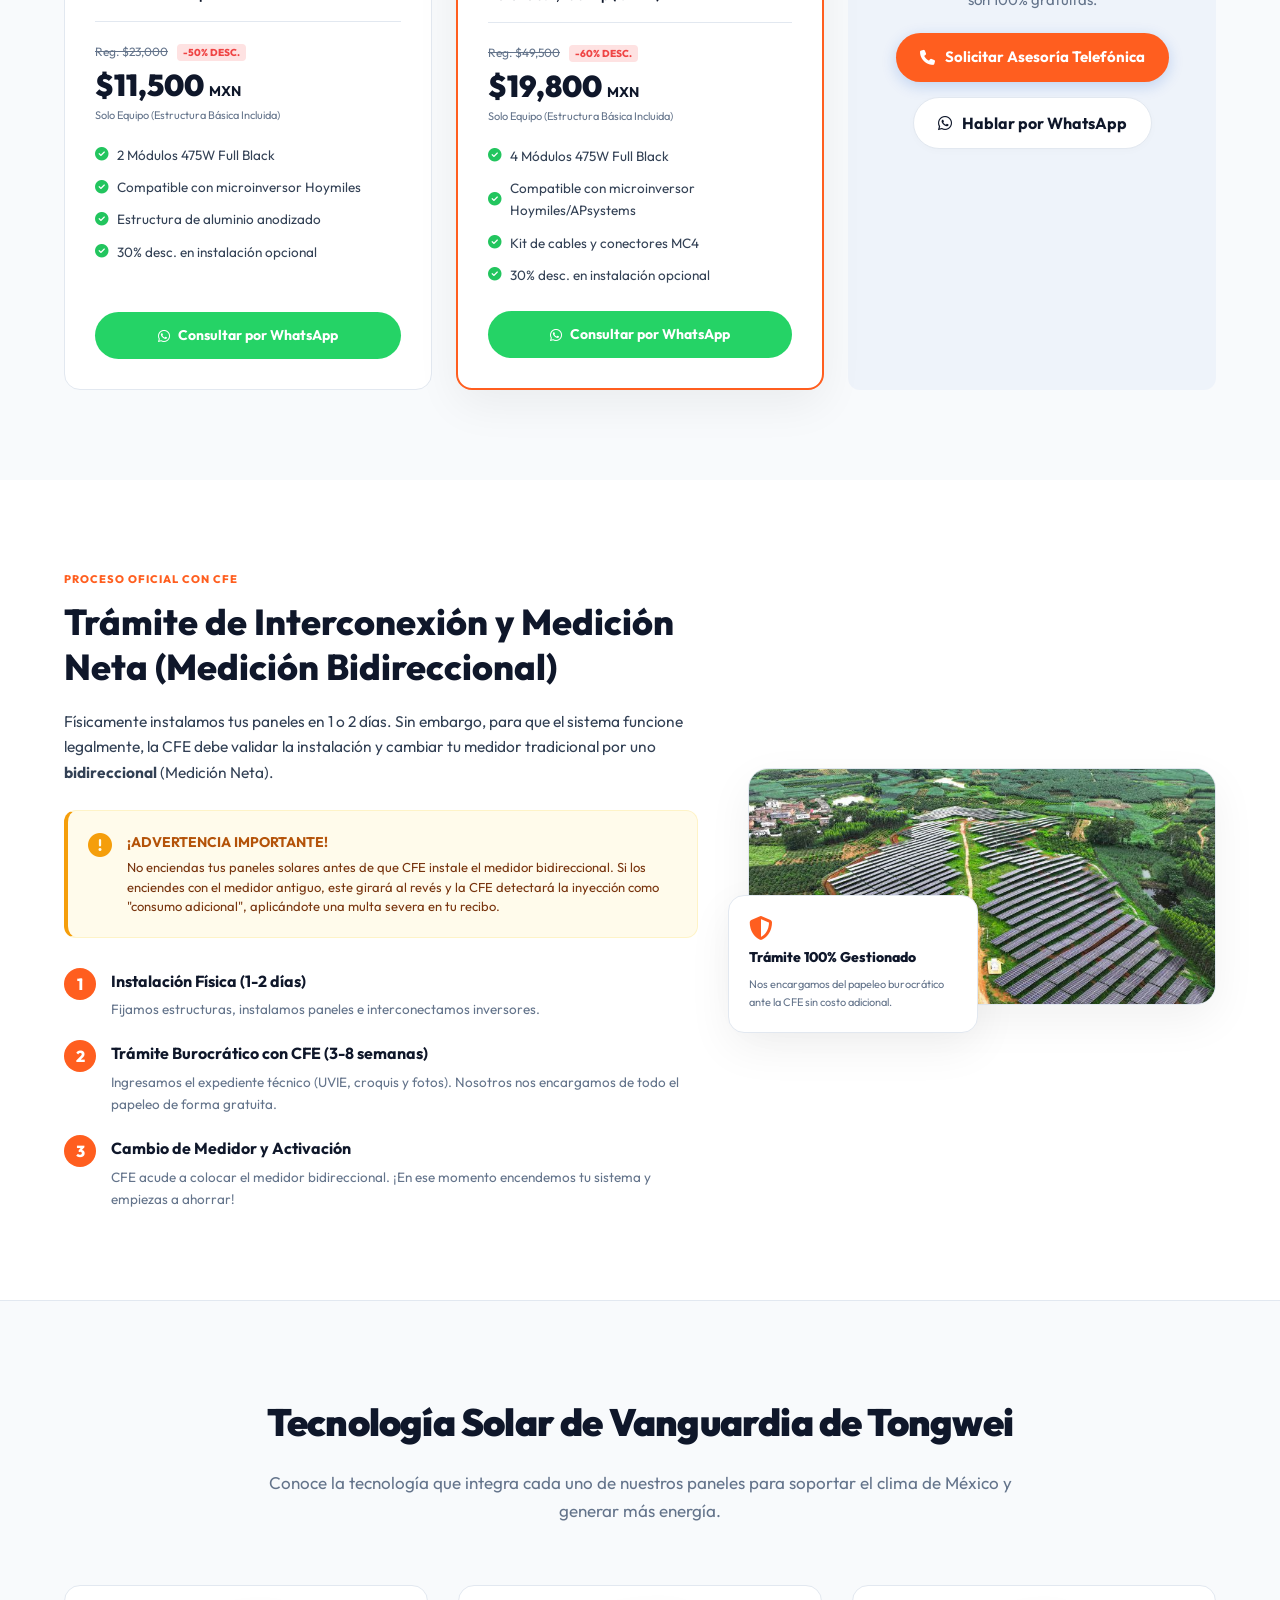
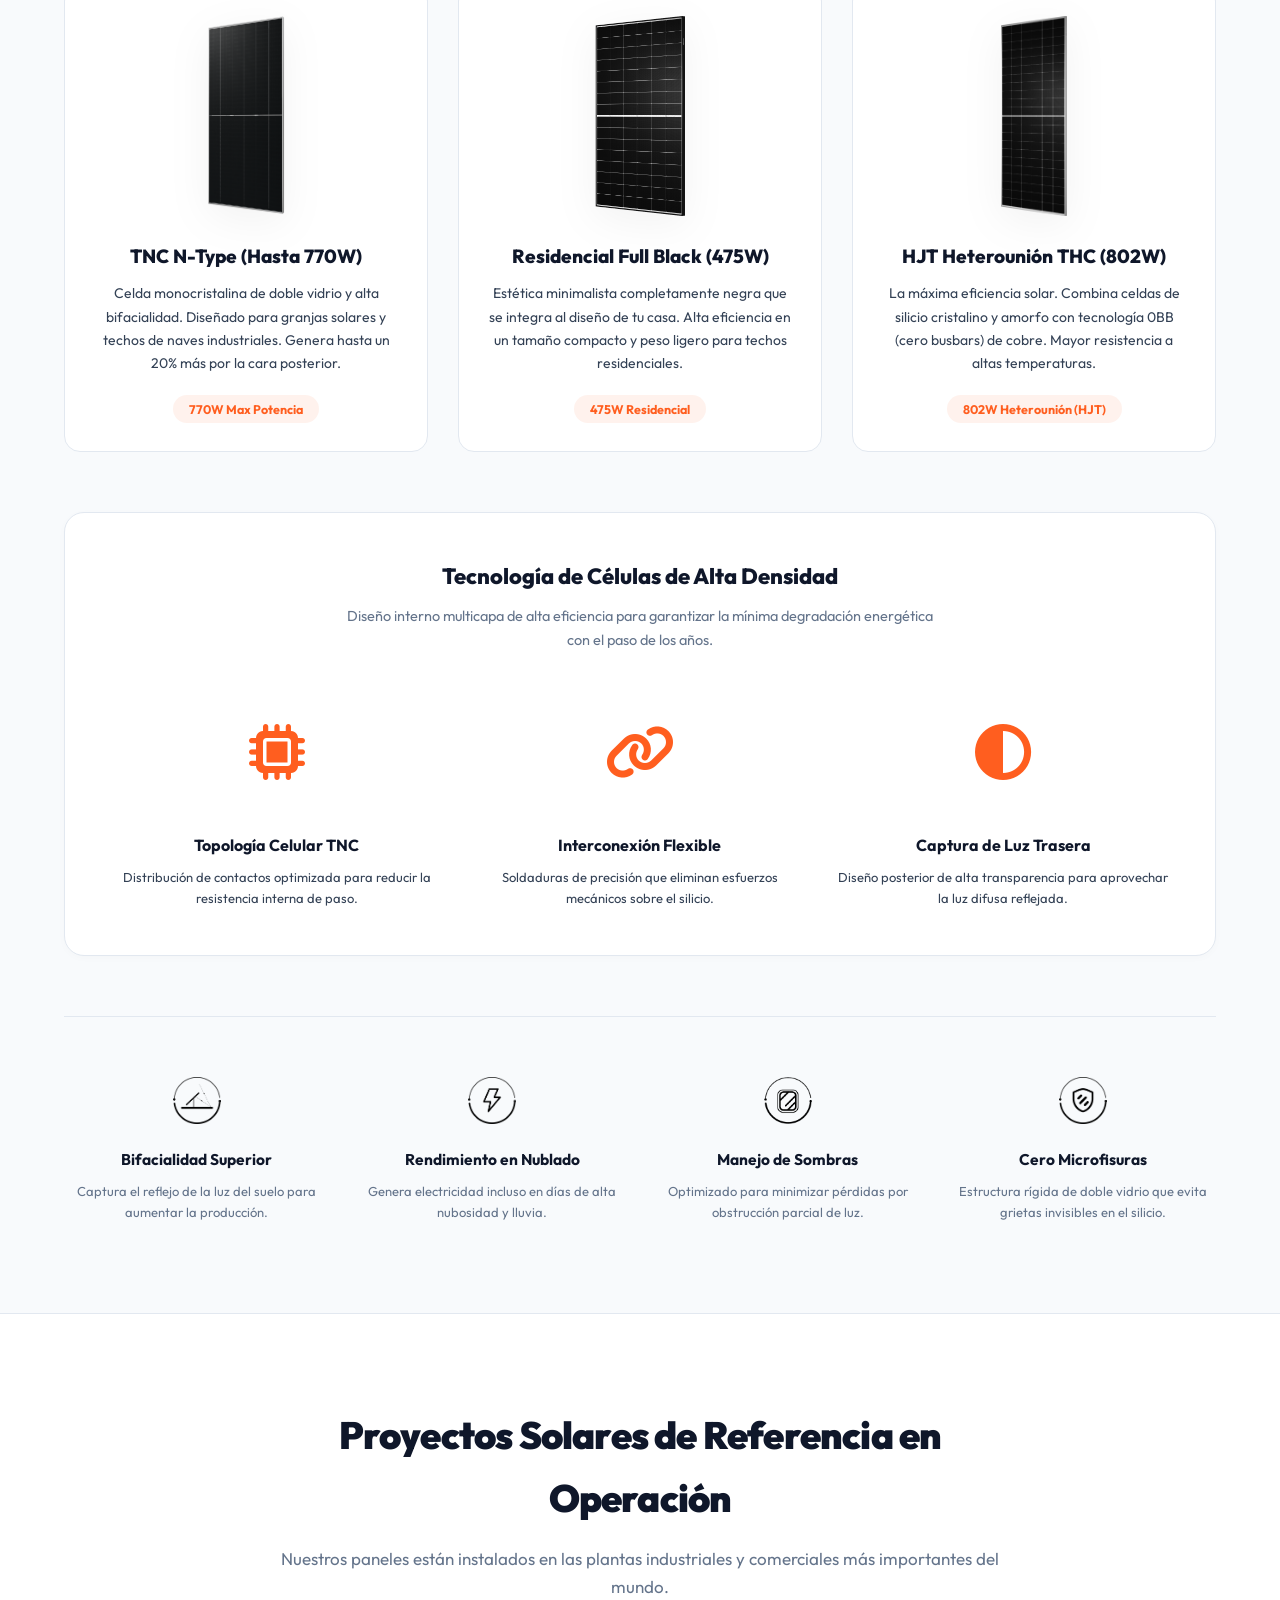
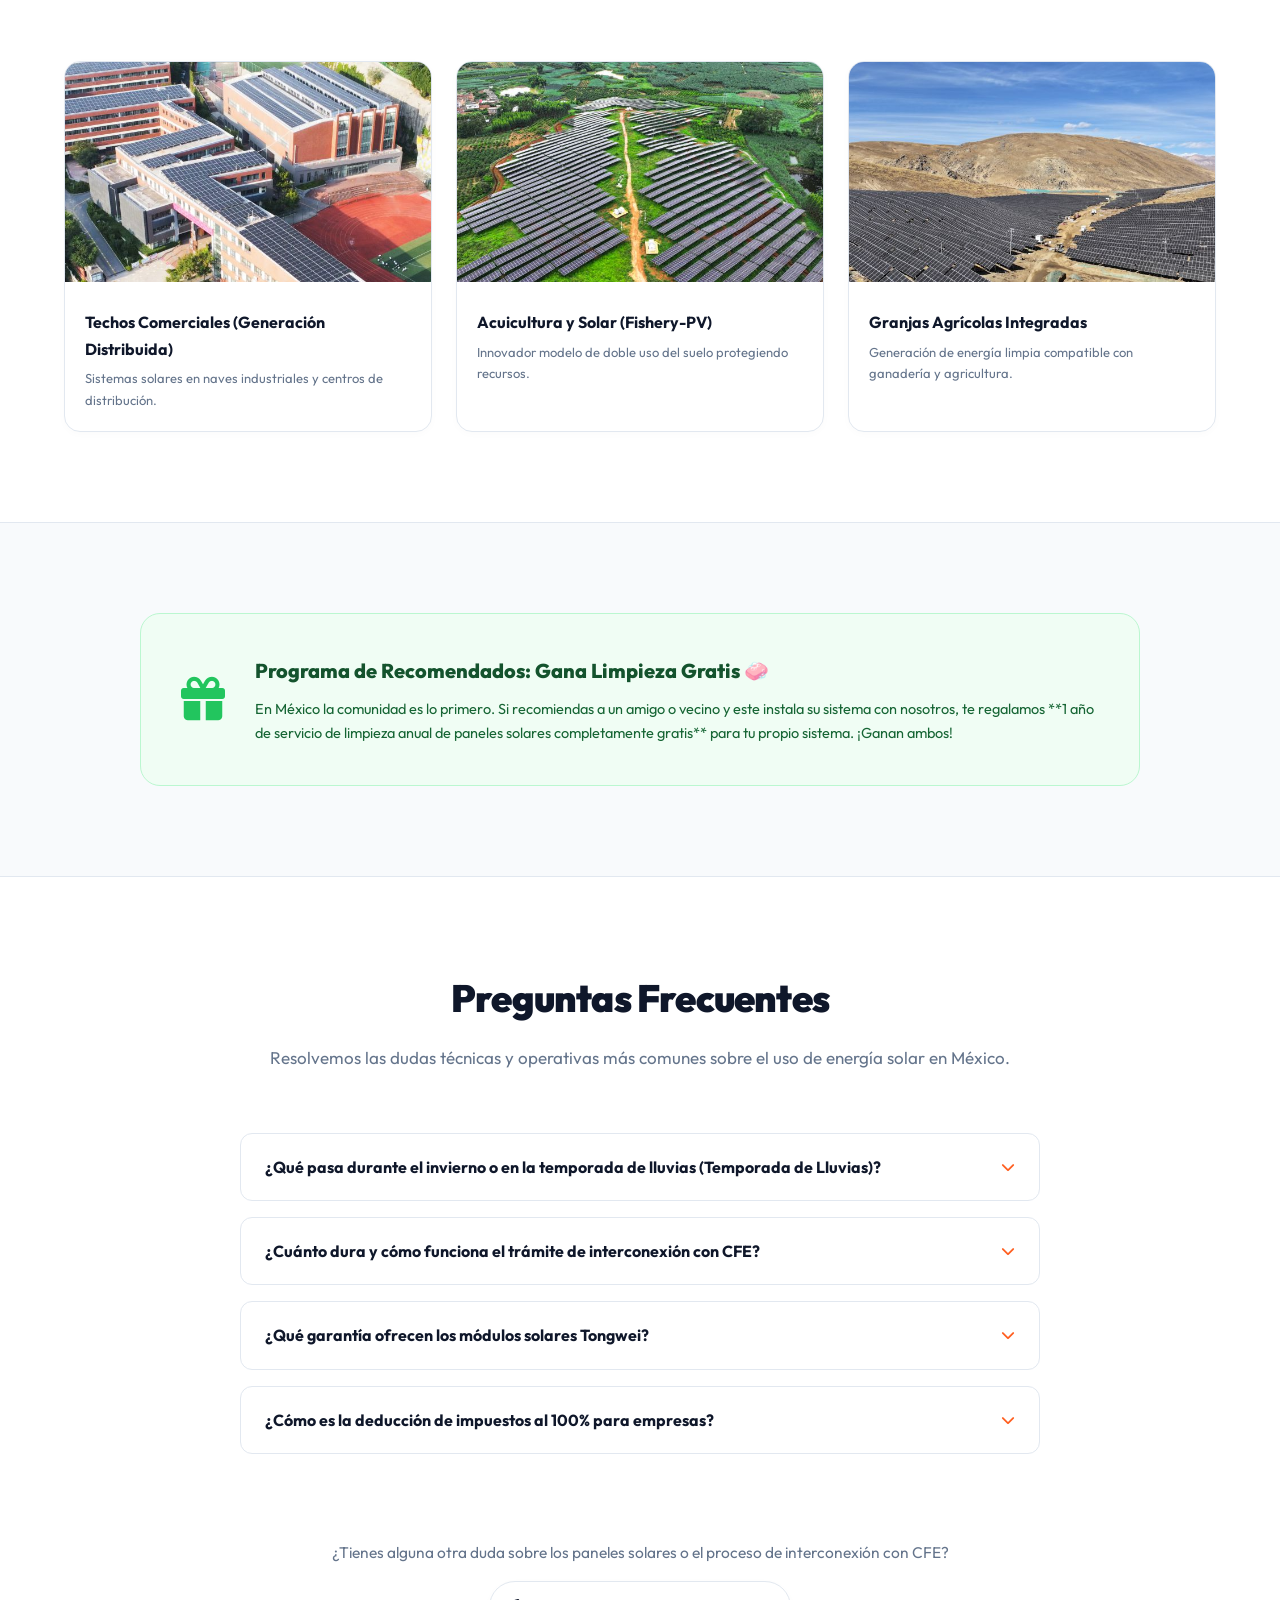
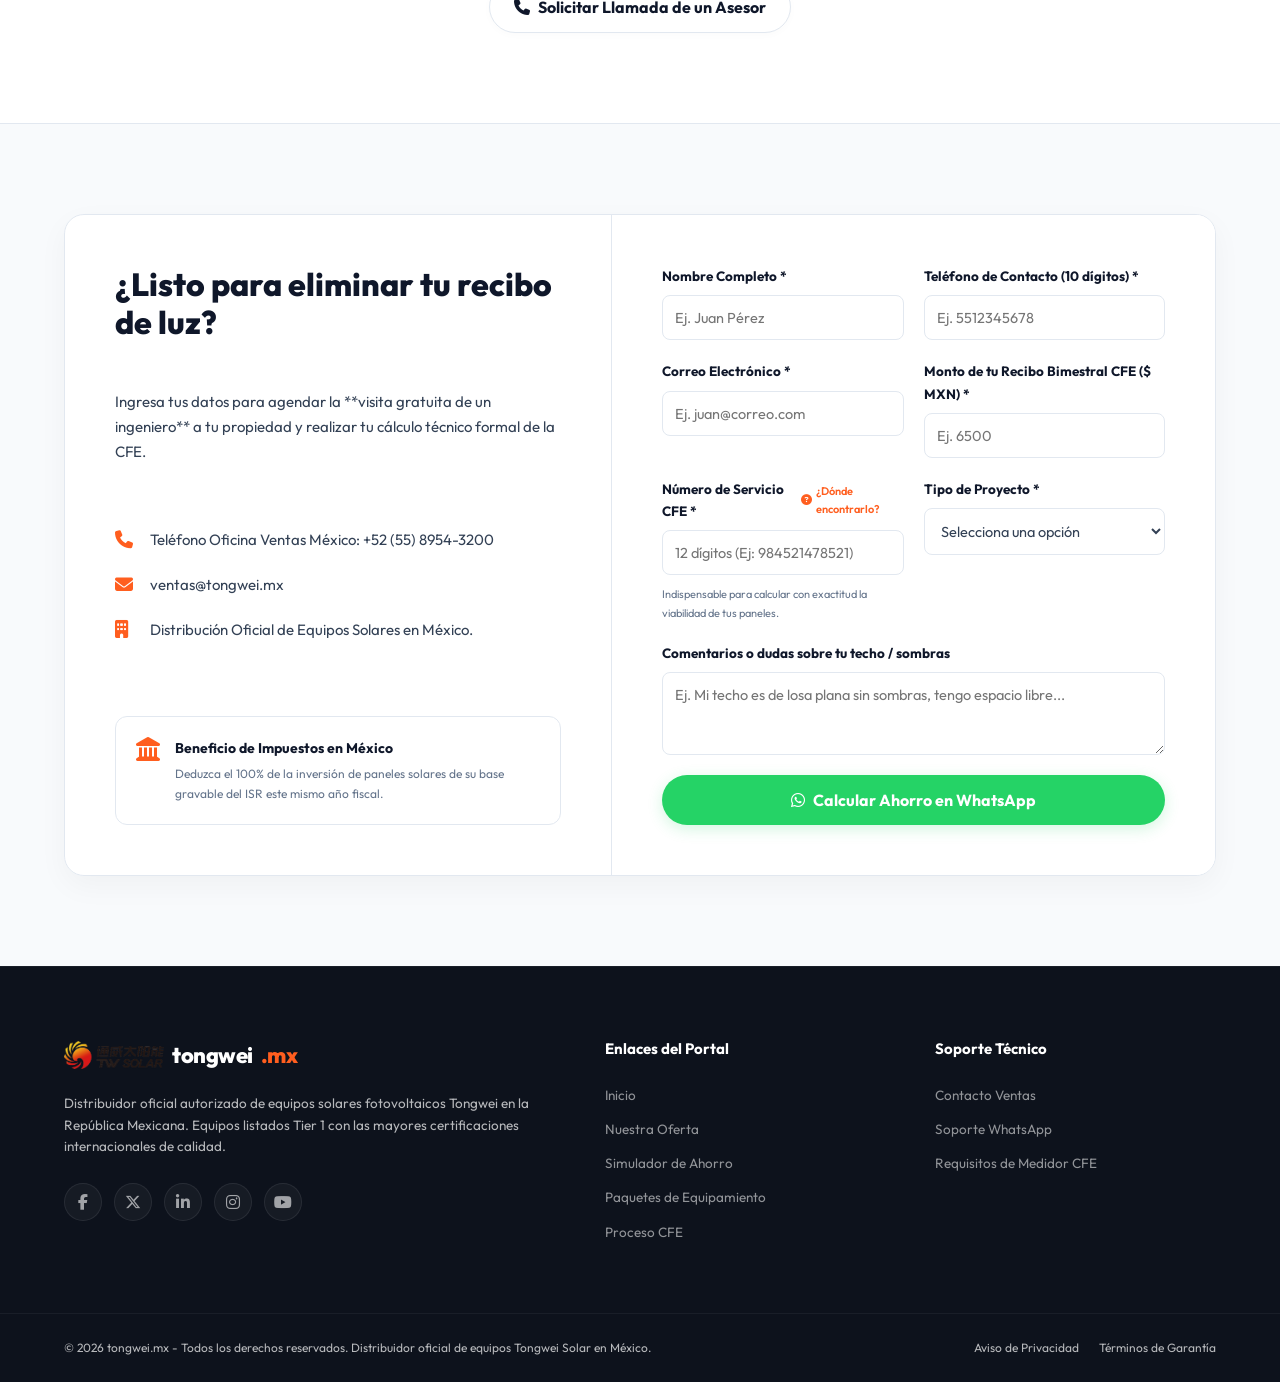
==== commit 17c3f075: "Remove scroll to top button and make floating buttons compact on mobile" ====
--- a/index.html
+++ b/index.html
@@ -15,7 +15,7 @@
     <link href="https://fonts.googleapis.com/css2?family=Outfit:wght@300;400;500;600;700;800;900&display=swap" rel="stylesheet">
     
     <!-- Custom CSS -->
-    <link rel="stylesheet" href="style.css?v=10">
+    <link rel="stylesheet" href="style.css?v=11">
     
     <!-- FontAwesome for Icons -->
     <link rel="stylesheet" href="https://cdnjs.cloudflare.com/ajax/libs/font-awesome/6.4.0/css/all.min.css">
@@ -983,12 +983,9 @@
         <a href="https://wa.me/525512345678?text=Hola!%20Vengo%20de%20tongwei.mx%20y%20quiero%20asesoria%20gratis%20y%20el%20descuento%20en%20paneles." class="btn-float whatsapp" target="_blank" title="Cotizar por WhatsApp">
             <i class="fa-brands fa-whatsapp"></i>
         </a>
-        <a href="#header" class="btn-float scroll-top" id="scrollTop" title="Volver al inicio">
-            <i class="fa-solid fa-arrow-up"></i>
-        </a>
     </div>
 
     <!-- Custom JS -->
-    <script src="app.js?v=10"></script>
+    <script src="app.js?v=11"></script>
 </body>
 </html>
--- a/style.css
+++ b/style.css
@@ -2615,4 +2615,23 @@
         text-align: center;
         padding: 24px;
     }
-}
+
+    /* Floating Action Buttons Mobile Overrides */
+    .floating-actions {
+        bottom: 15px;
+        right: 15px;
+        gap: 10px;
+    }
+    
+    .btn-float {
+        width: 46px;
+        height: 46px;
+        font-size: 20px;
+    }
+    
+    .btn-float.phone {
+        width: 50px;
+        height: 50px;
+        font-size: 22px;
+    }
+}
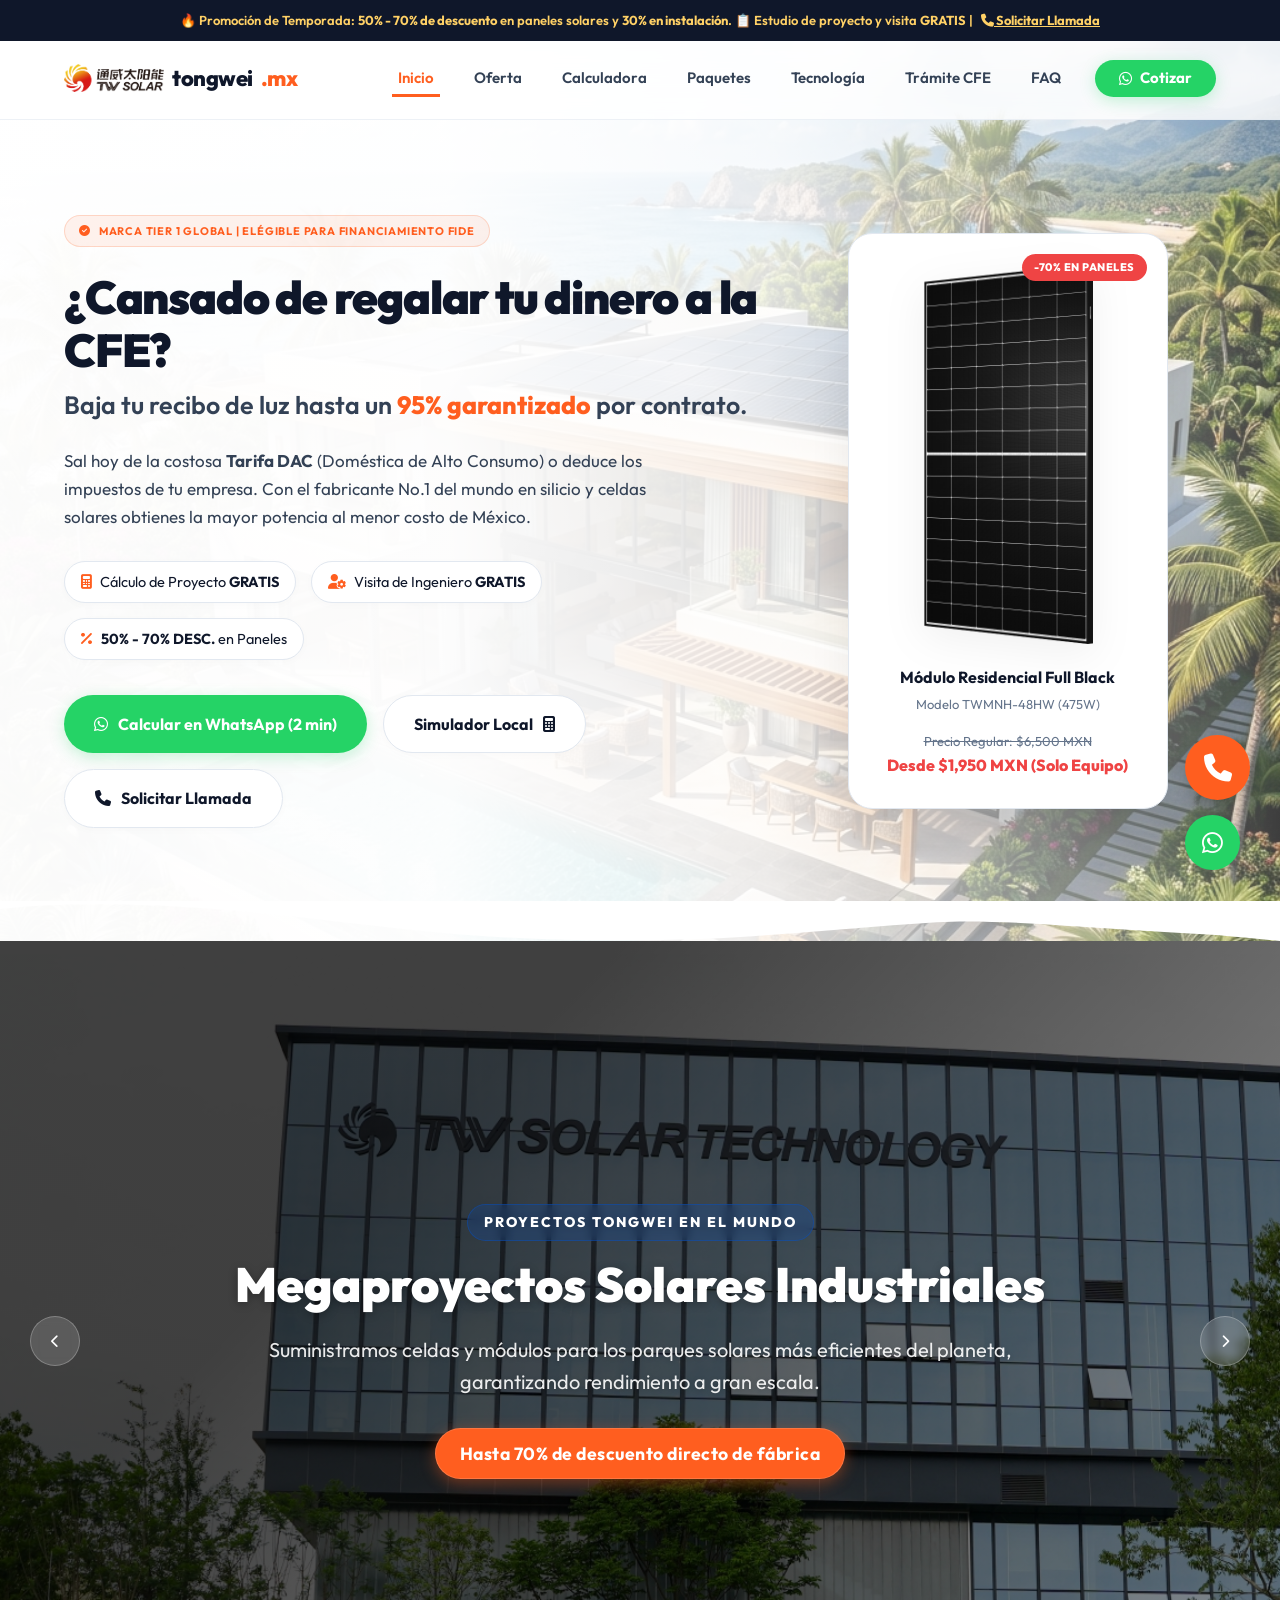
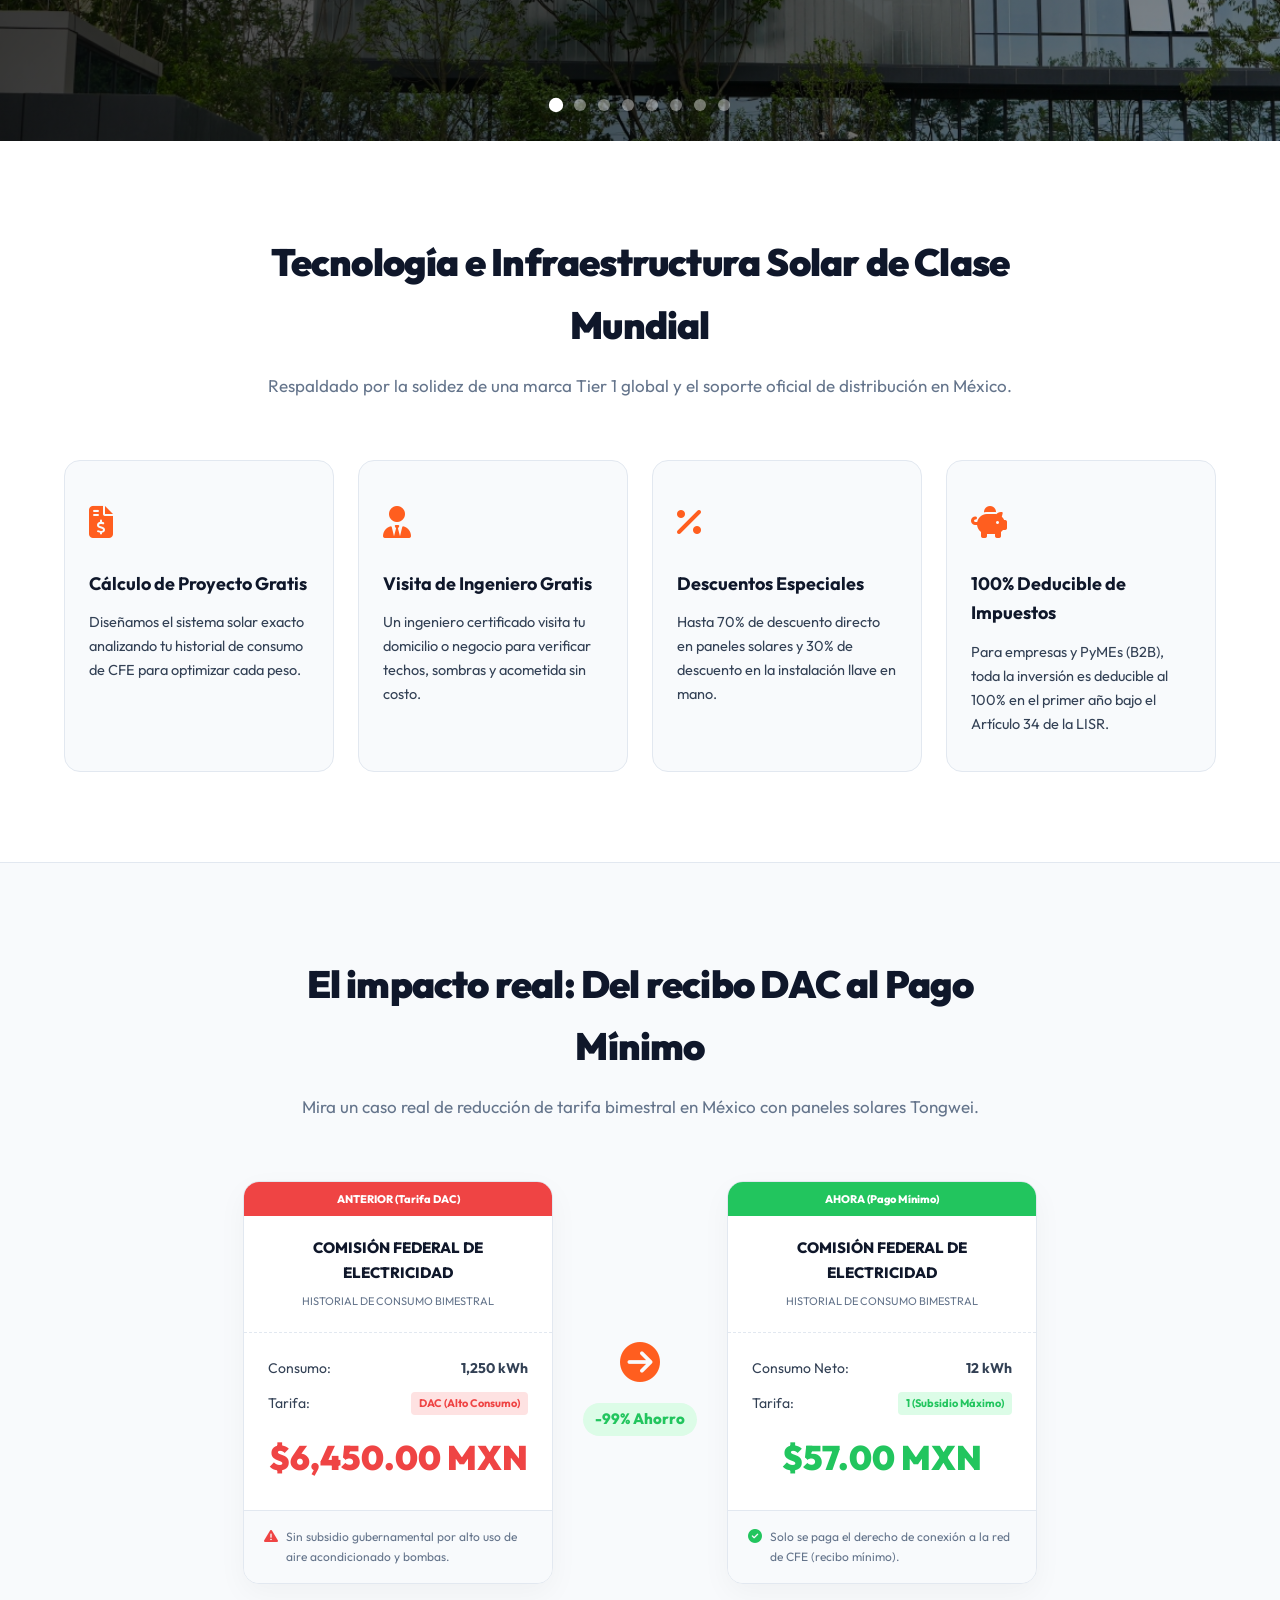
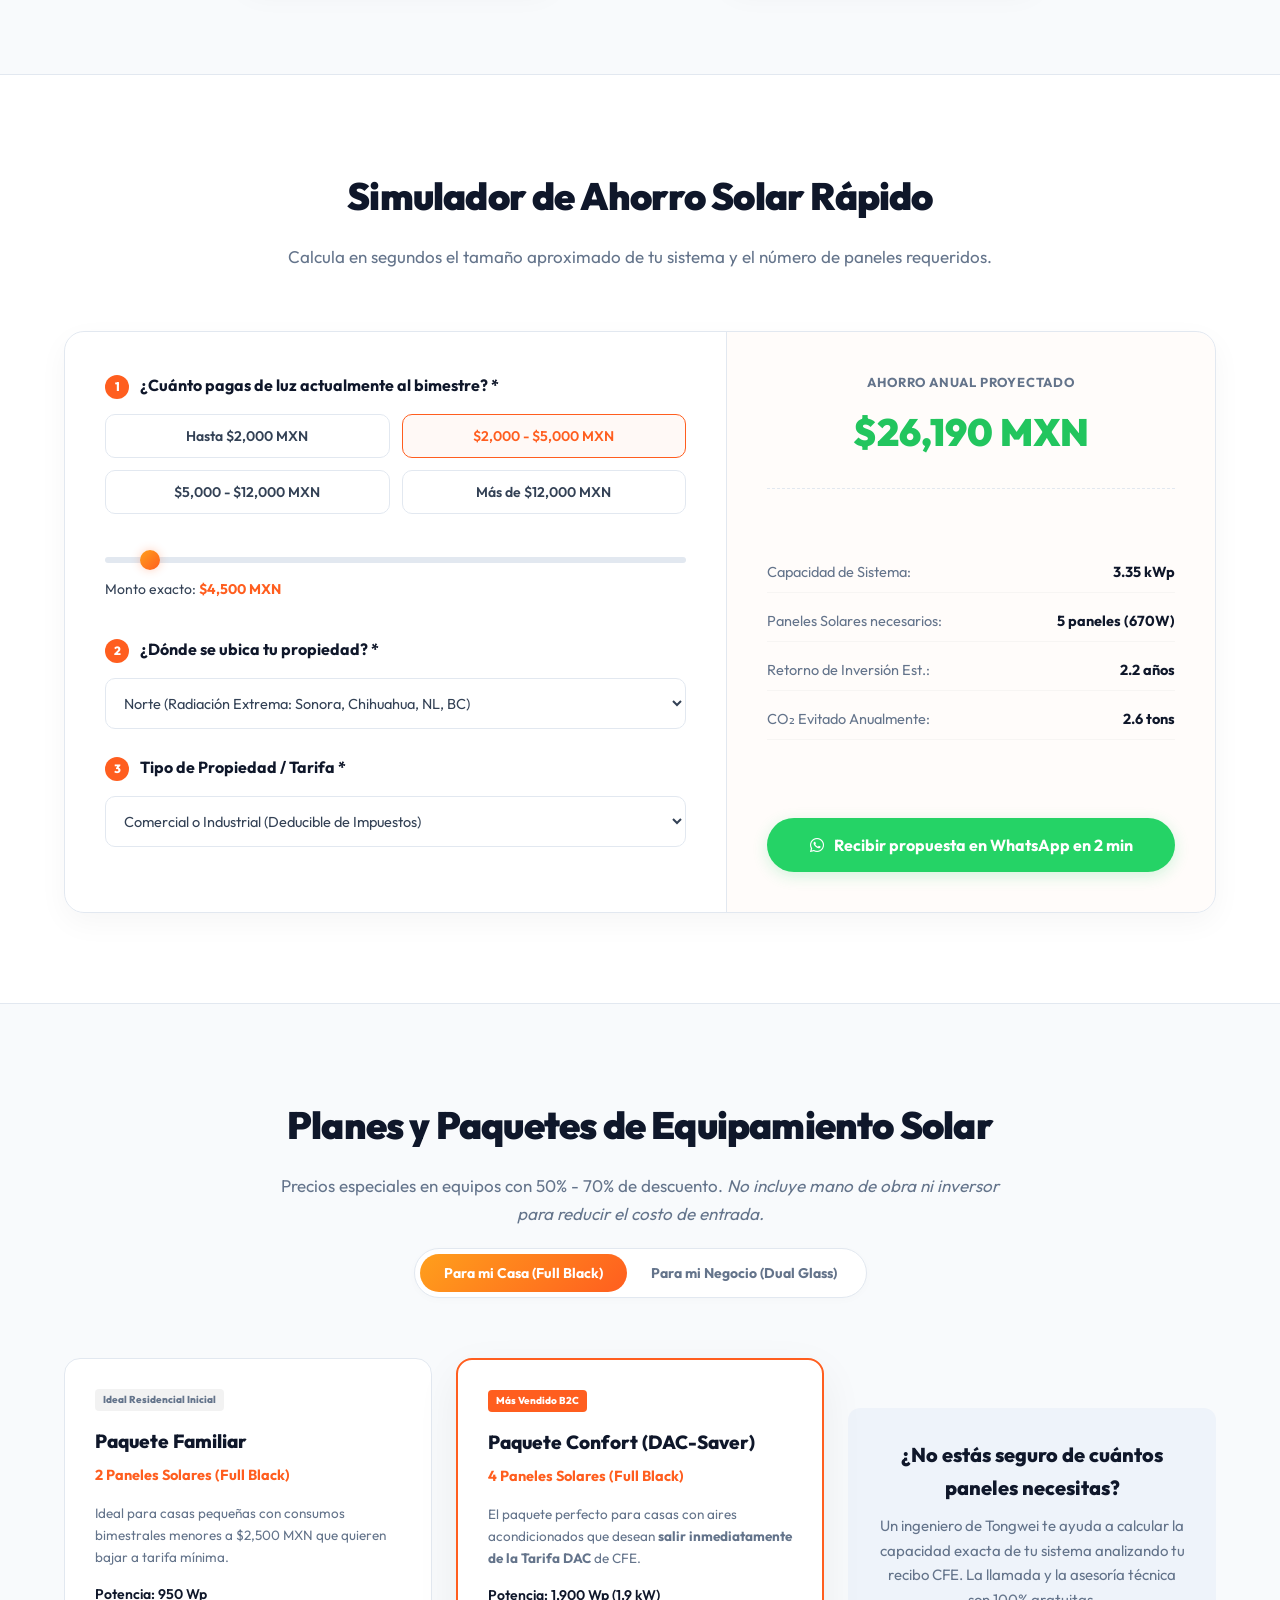
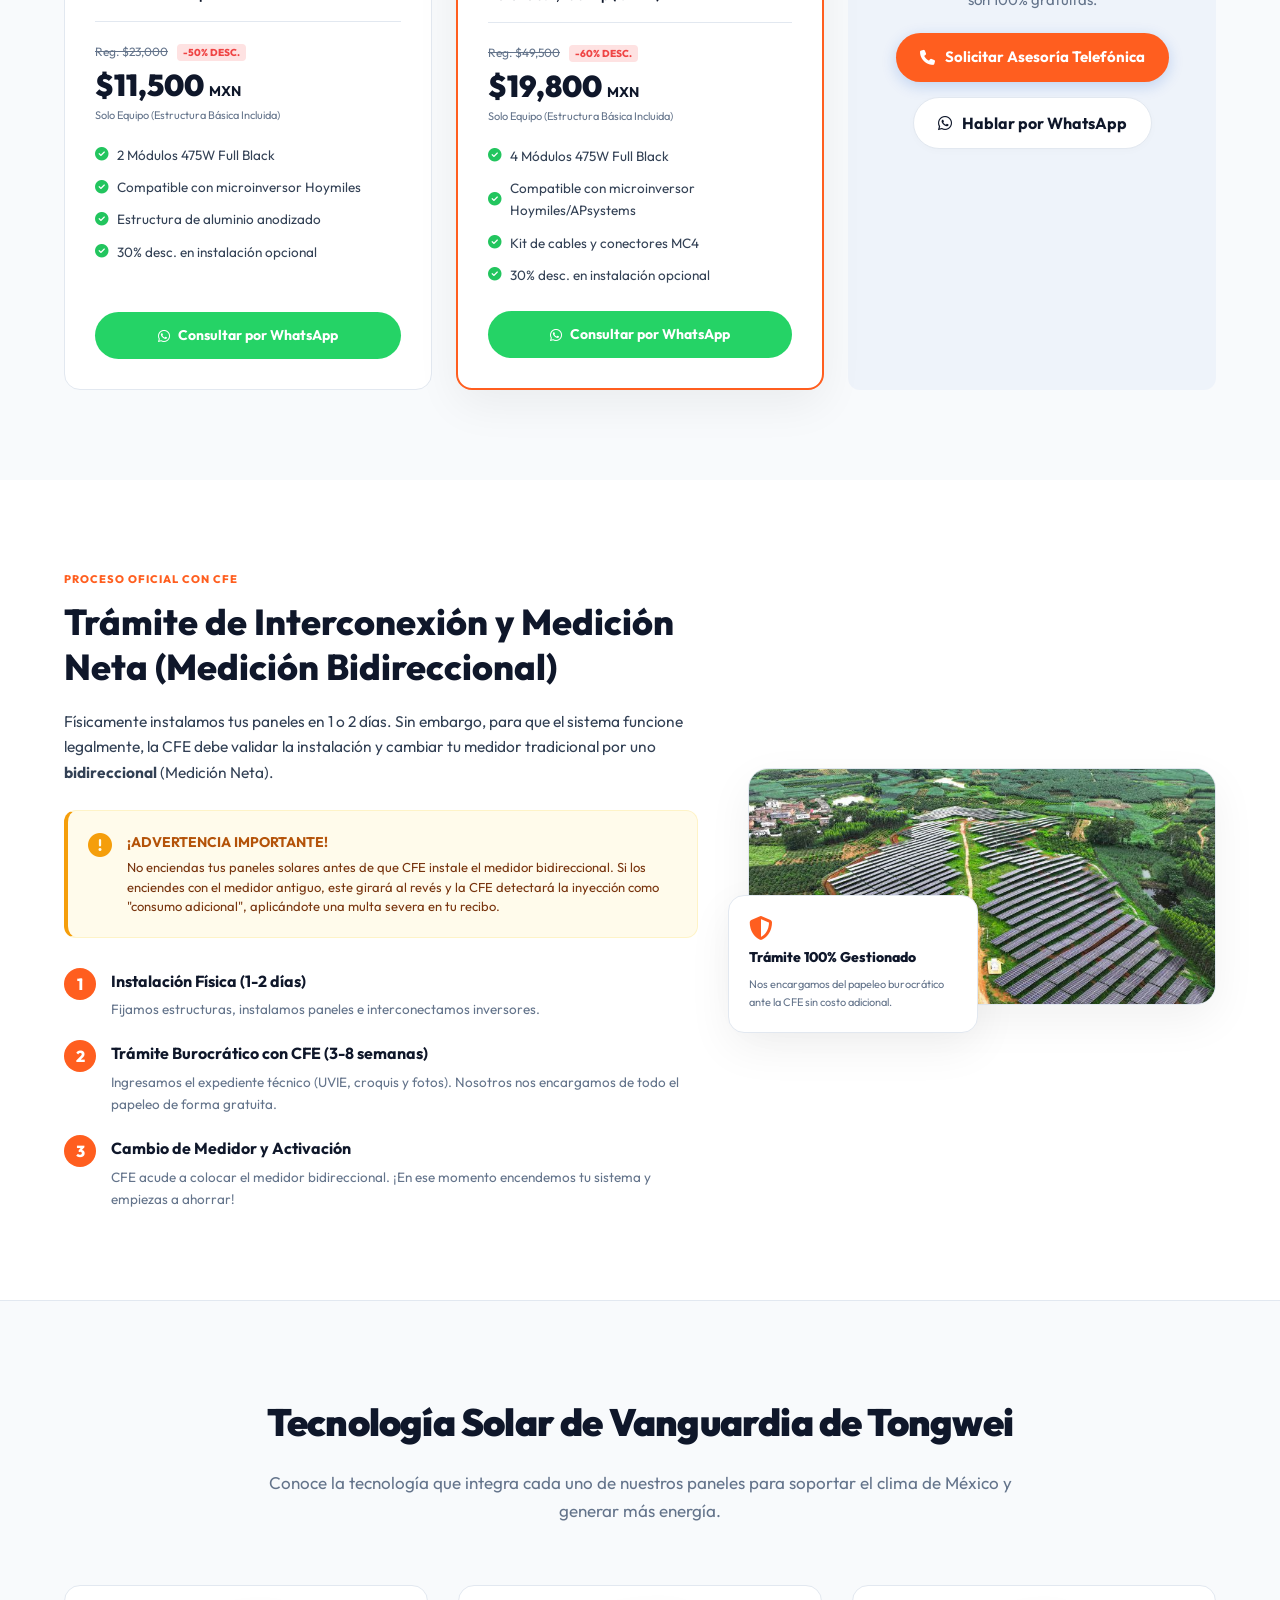
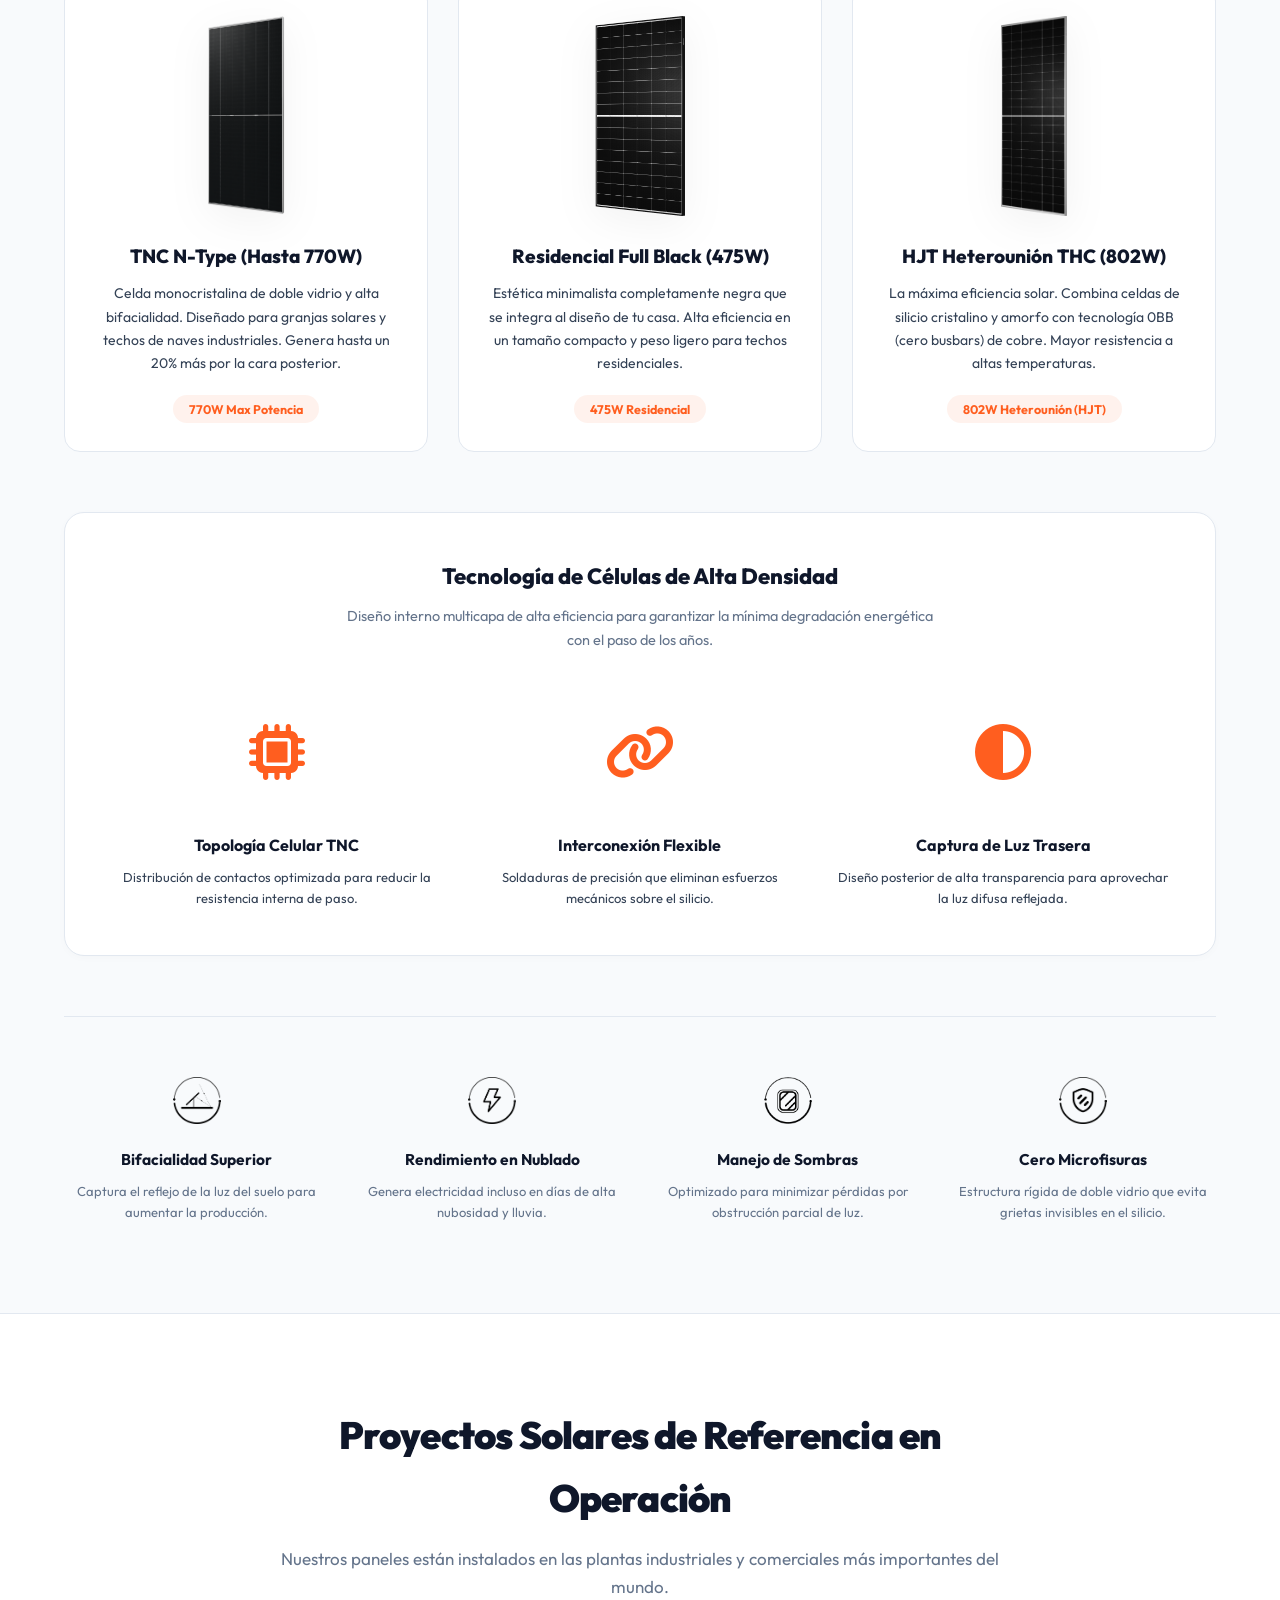
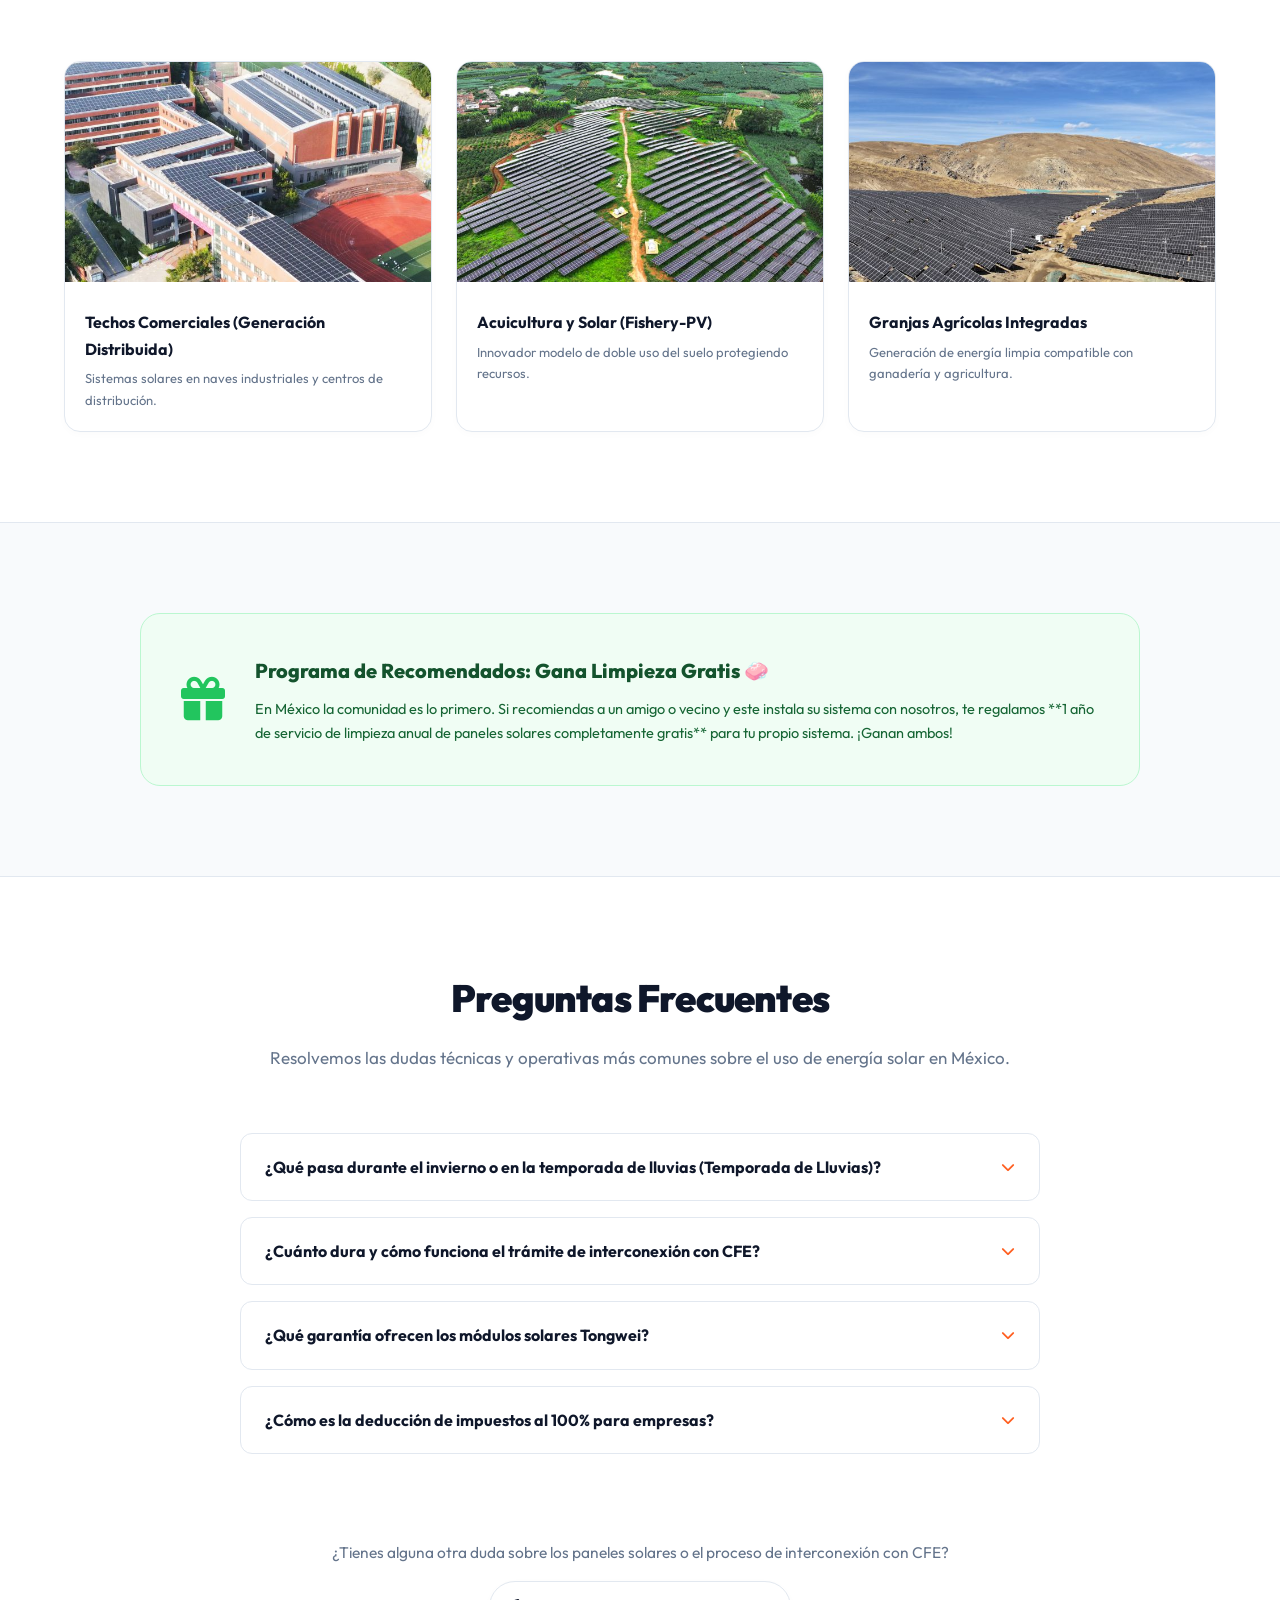
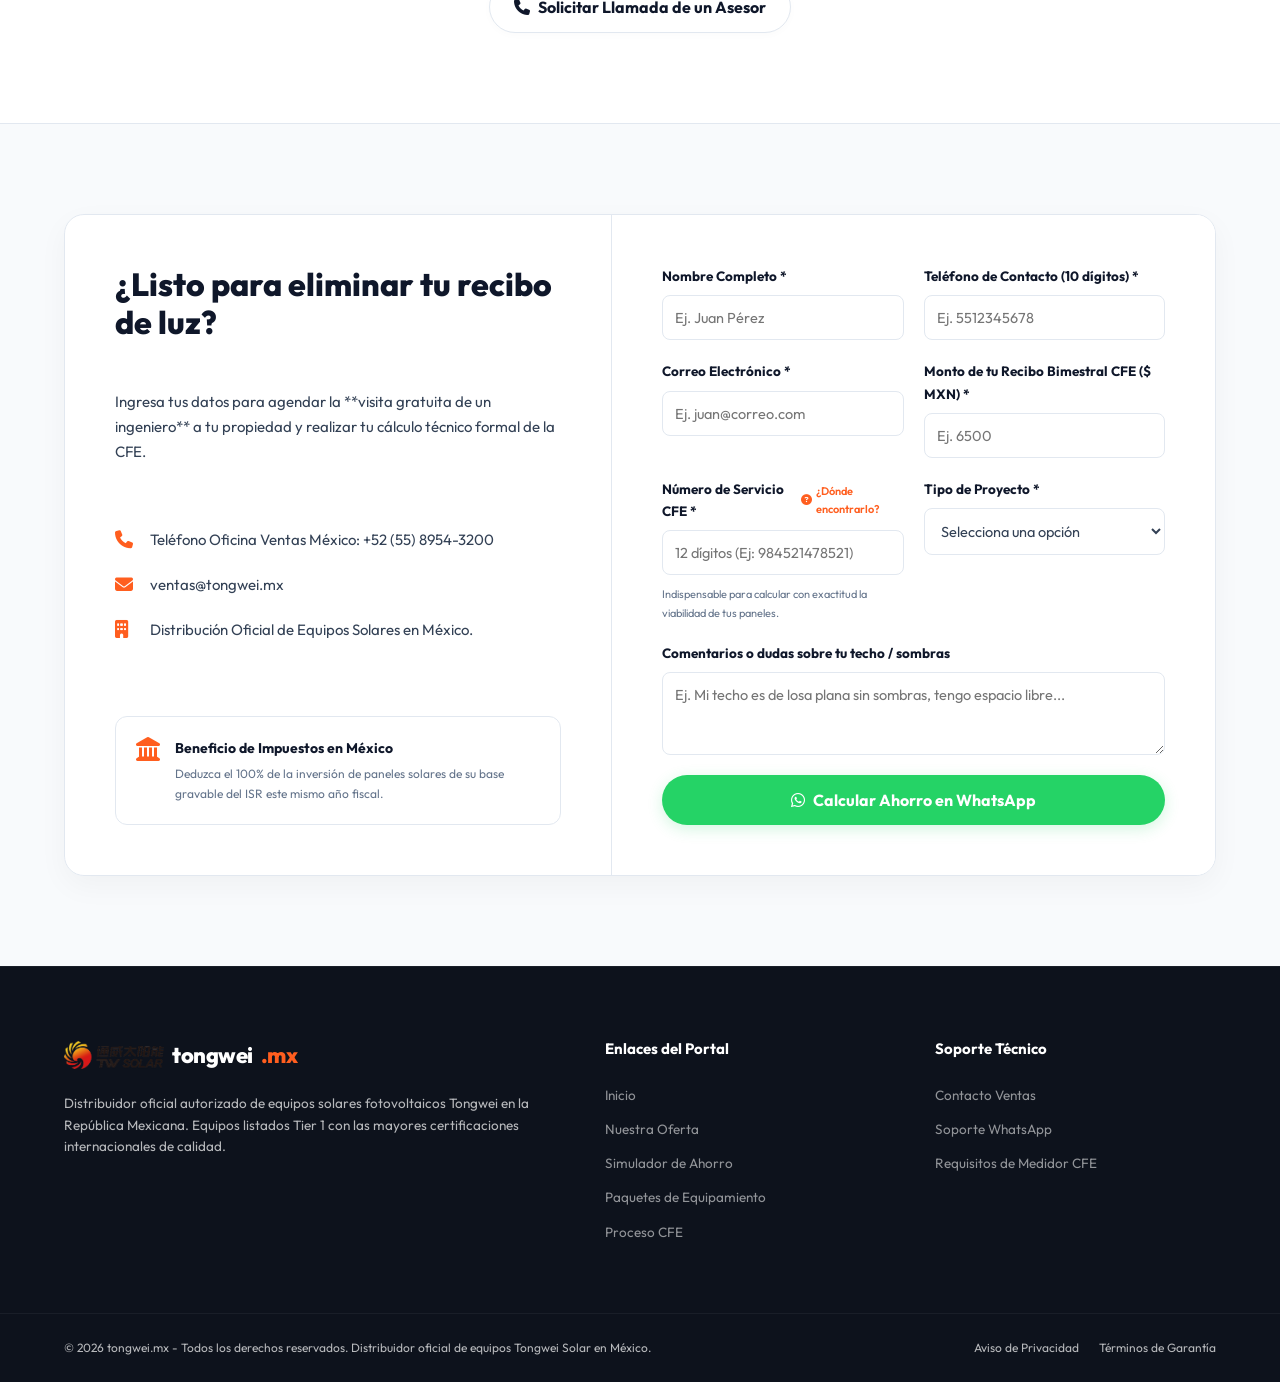
==== commit 2a68ab5f: "Hide footer social links and add Aviso de Privacidad and Términos de Garantía pages" ====
--- a/index.html
+++ b/index.html
@@ -15,7 +15,7 @@
     <link href="https://fonts.googleapis.com/css2?family=Outfit:wght@300;400;500;600;700;800;900&display=swap" rel="stylesheet">
     
     <!-- Custom CSS -->
-    <link rel="stylesheet" href="style.css?v=11">
+    <link rel="stylesheet" href="style.css?v=12">
     
     <!-- FontAwesome for Icons -->
     <link rel="stylesheet" href="https://cdnjs.cloudflare.com/ajax/libs/font-awesome/6.4.0/css/all.min.css">
@@ -938,13 +938,6 @@
                     <span class="brand-tw">tongwei</span><span class="brand-solar">.mx</span>
                 </div>
                 <p>Distribuidor oficial autorizado de equipos solares fotovoltaicos Tongwei en la República Mexicana. Equipos listados Tier 1 con las mayores certificaciones internacionales de calidad.</p>
-                <div class="social-links">
-                    <a href="https://www.facebook.com/TongweiSolar/" target="_blank"><i class="fa-brands fa-facebook-f"></i></a>
-                    <a href="https://x.com/Tongwei_Solar" target="_blank"><i class="fa-brands fa-x-twitter"></i></a>
-                    <a href="https://www.linkedin.com/company/tongwei-solar/" target="_blank"><i class="fa-brands fa-linkedin-in"></i></a>
-                    <a href="https://www.instagram.com/tongwei_solar/" target="_blank"><i class="fa-brands fa-instagram"></i></a>
-                    <a href="https://www.youtube.com/@tongwei_solar" target="_blank"><i class="fa-brands fa-youtube"></i></a>
-                </div>
             </div>
             
             <div class="footer-links">
@@ -968,8 +961,8 @@
             <div class="section-container fb-container">
                 <p>&copy; 2026 tongwei.mx - Todos los derechos reservados. Distribuidor oficial de equipos Tongwei Solar en México.</p>
                 <div class="fb-links">
-                    <a href="#">Aviso de Privacidad</a>
-                    <a href="#">Términos de Garantía</a>
+                    <a href="aviso-de-privacidad.html">Aviso de Privacidad</a>
+                    <a href="terminos-de-garantia.html">Términos de Garantía</a>
                 </div>
             </div>
         </div>
@@ -986,6 +979,6 @@
     </div>
 
     <!-- Custom JS -->
-    <script src="app.js?v=11"></script>
+    <script src="app.js?v=12"></script>
 </body>
 </html>
--- a/style.css
+++ b/style.css
@@ -2422,8 +2422,23 @@
 }
 
 .btn-submit-modal:hover {
-    background-color: var(--primary-light);
-    transform: translateY(-1px);
+    background-color: var(--primary-hover);
+    animation: btnSubmitPulse 1.8s infinite ease-in-out;
+}
+
+@keyframes btnSubmitPulse {
+    0% {
+        box-shadow: 0 0 0 0 rgba(255, 94, 31, 0.6);
+        transform: scale(1);
+    }
+    50% {
+        transform: scale(1.03);
+        box-shadow: 0 0 0 8px rgba(255, 94, 31, 0);
+    }
+    100% {
+        box-shadow: 0 0 0 0 rgba(255, 94, 31, 0);
+        transform: scale(1);
+    }
 }
 
 .btn-submit-modal:active {
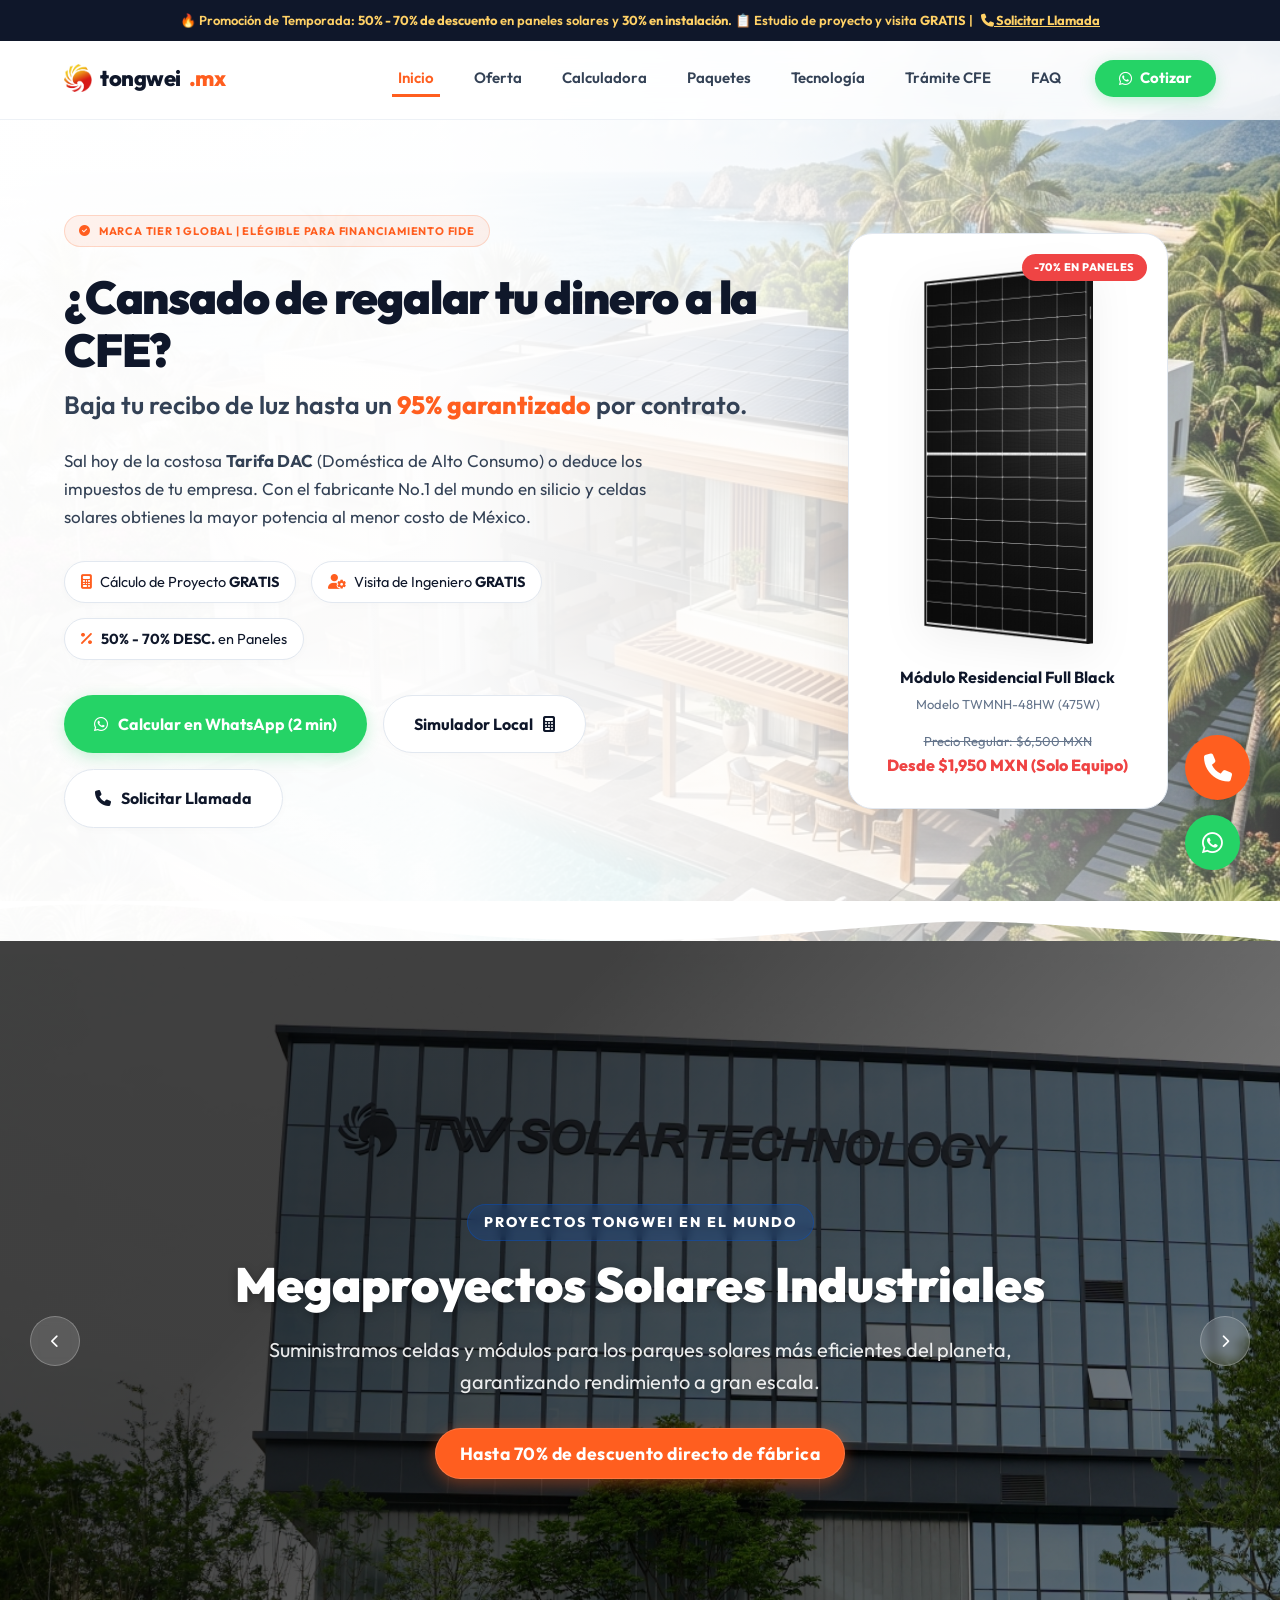
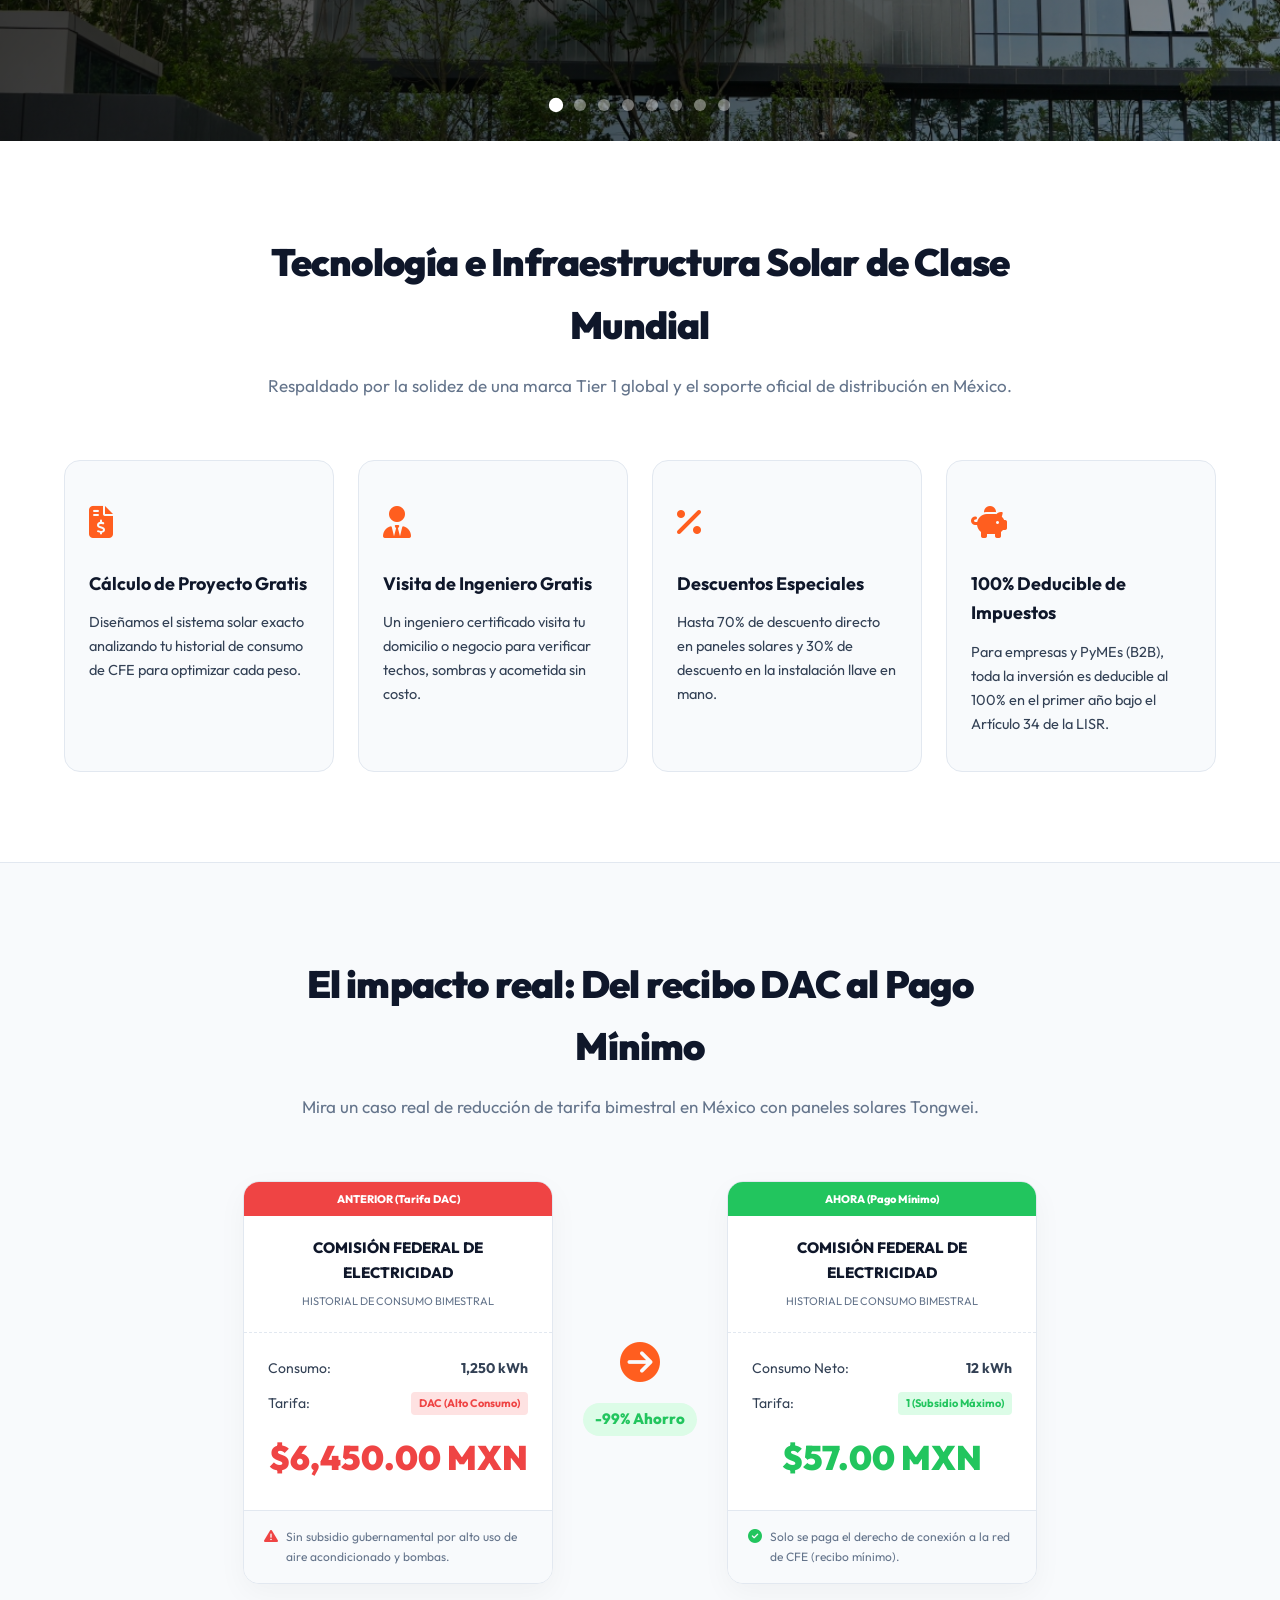
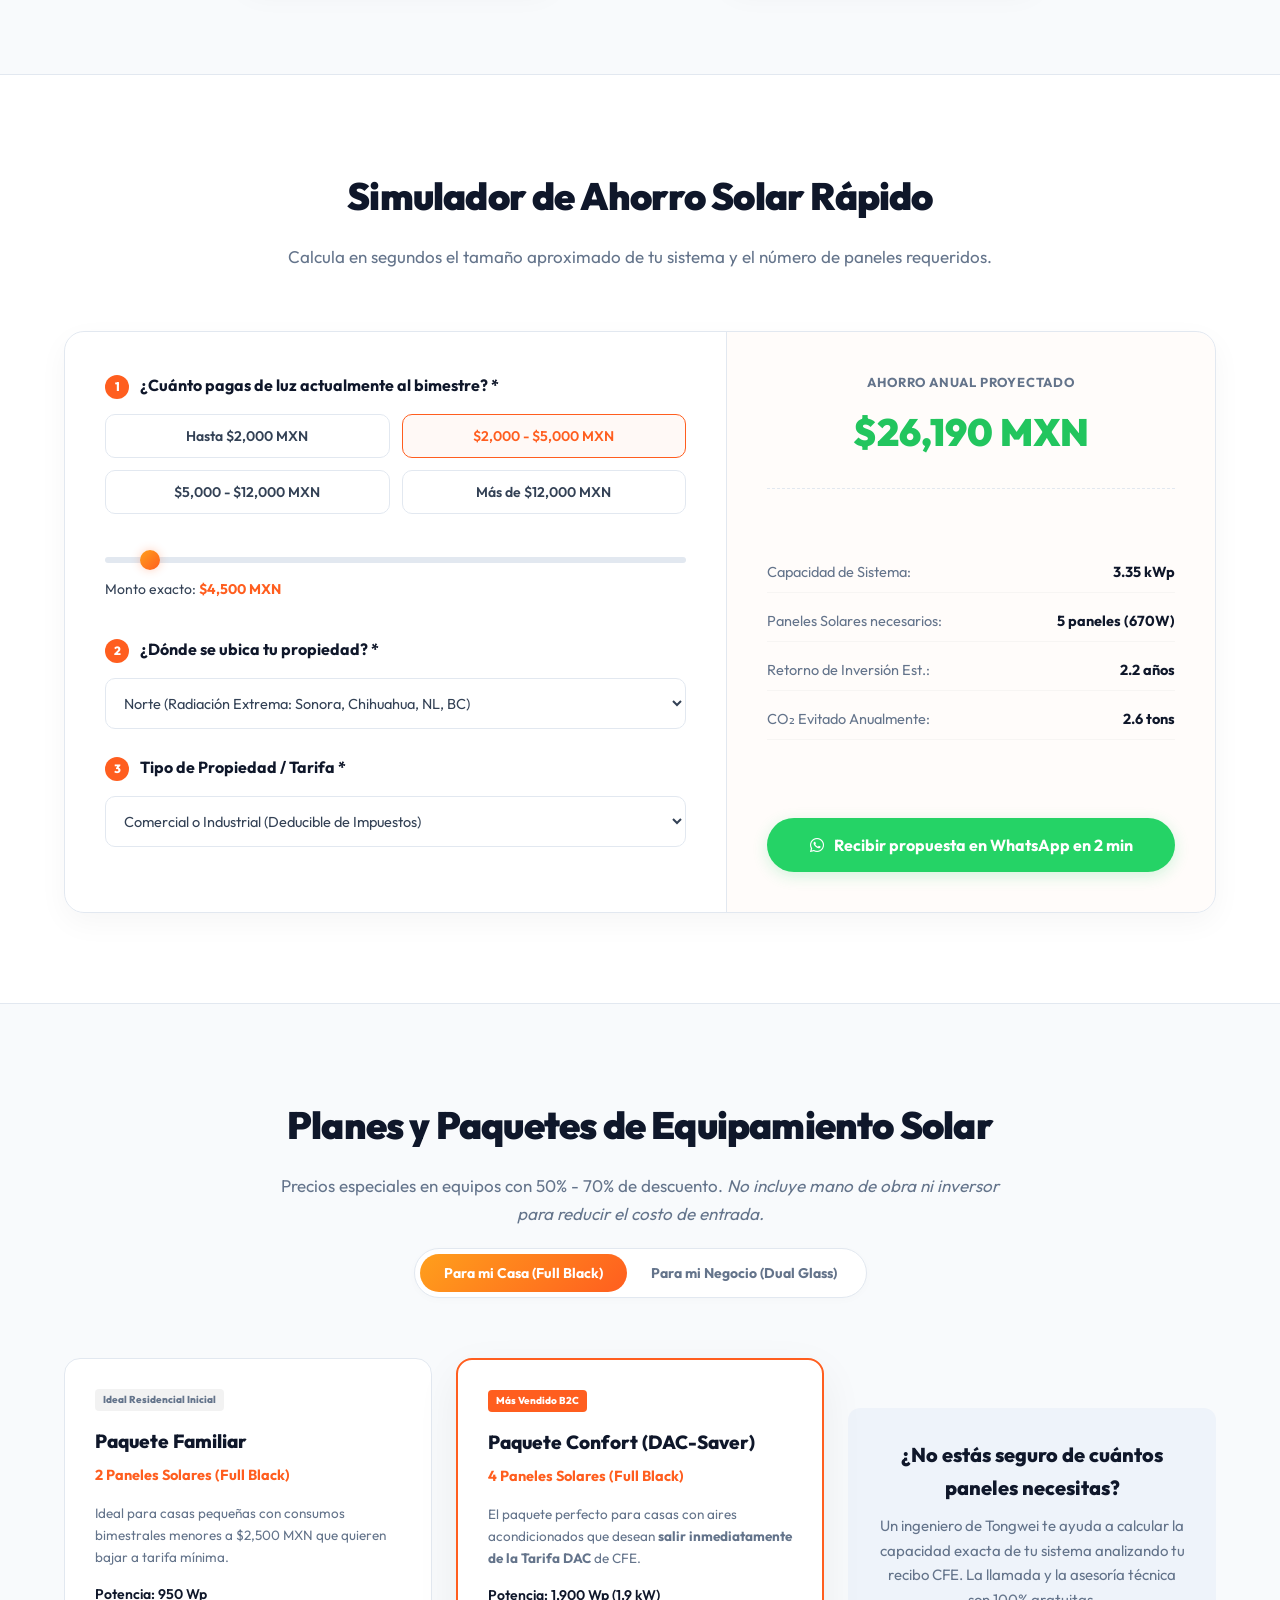
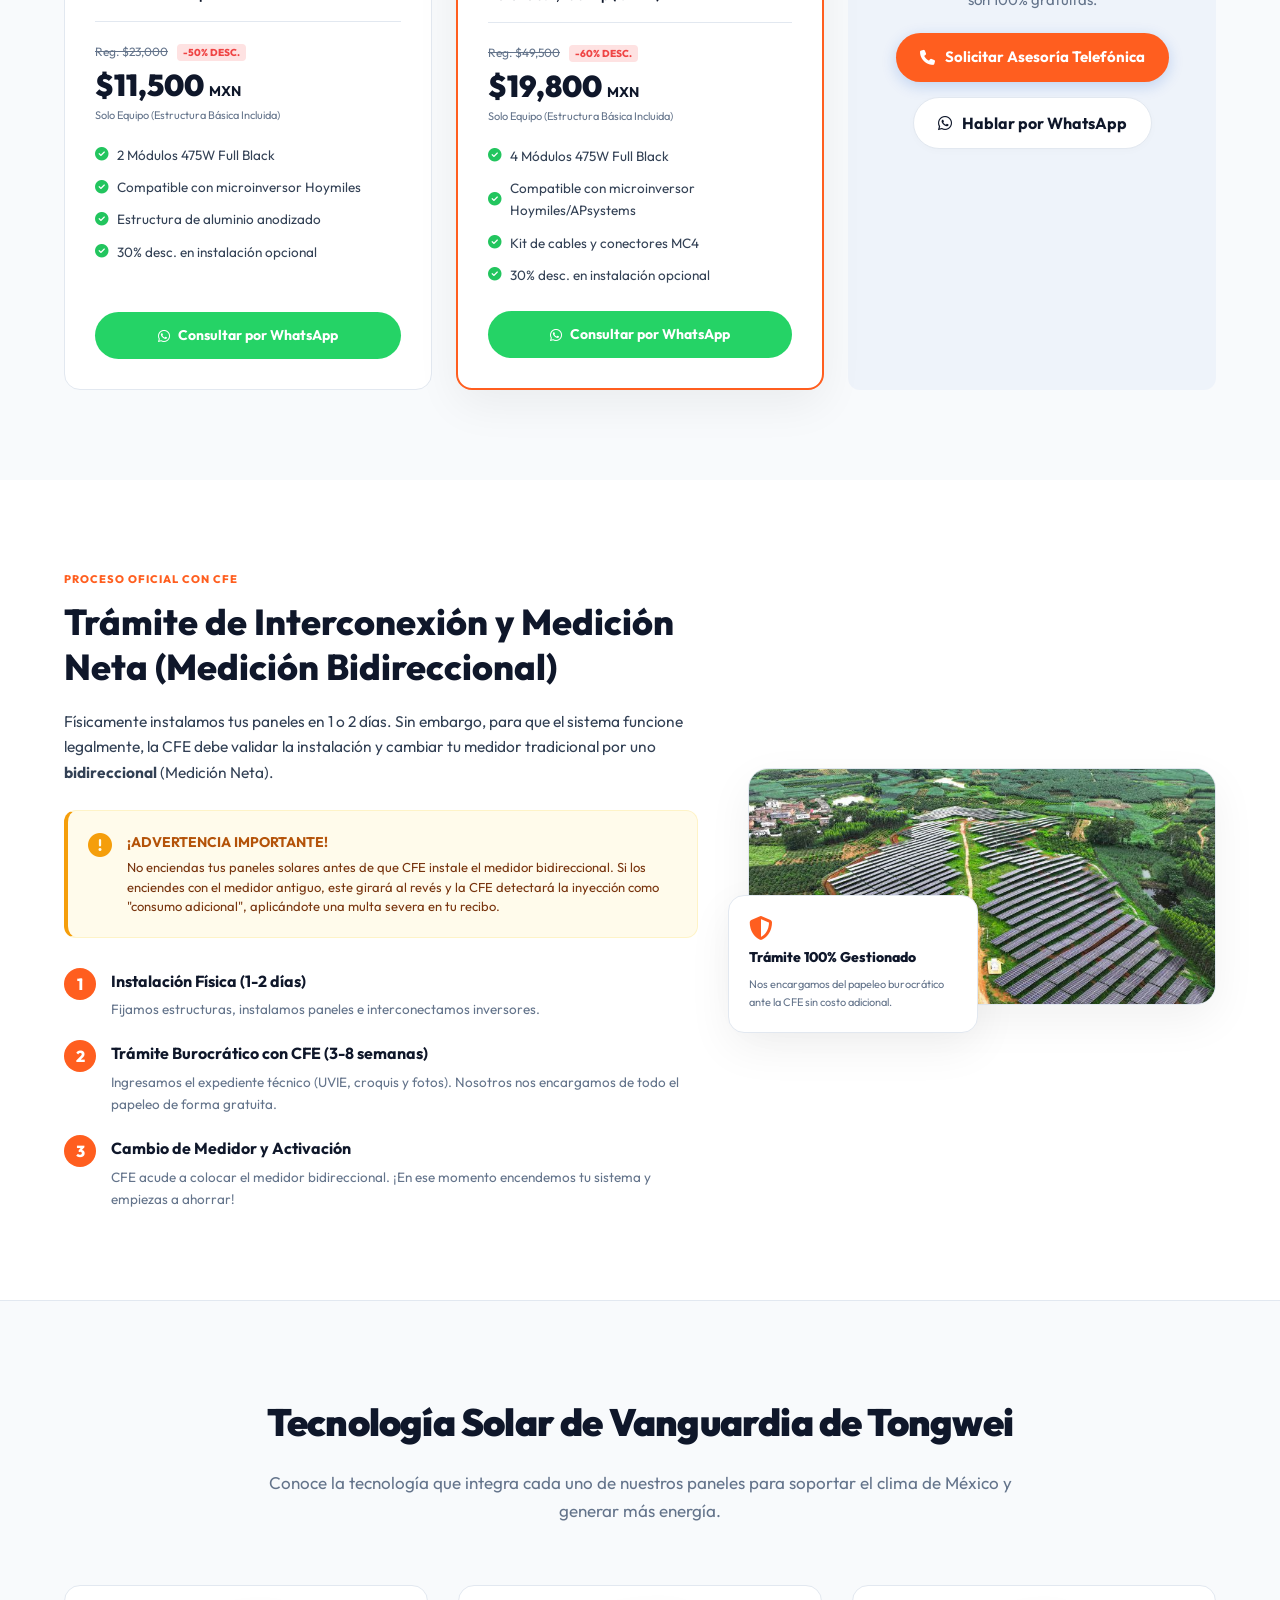
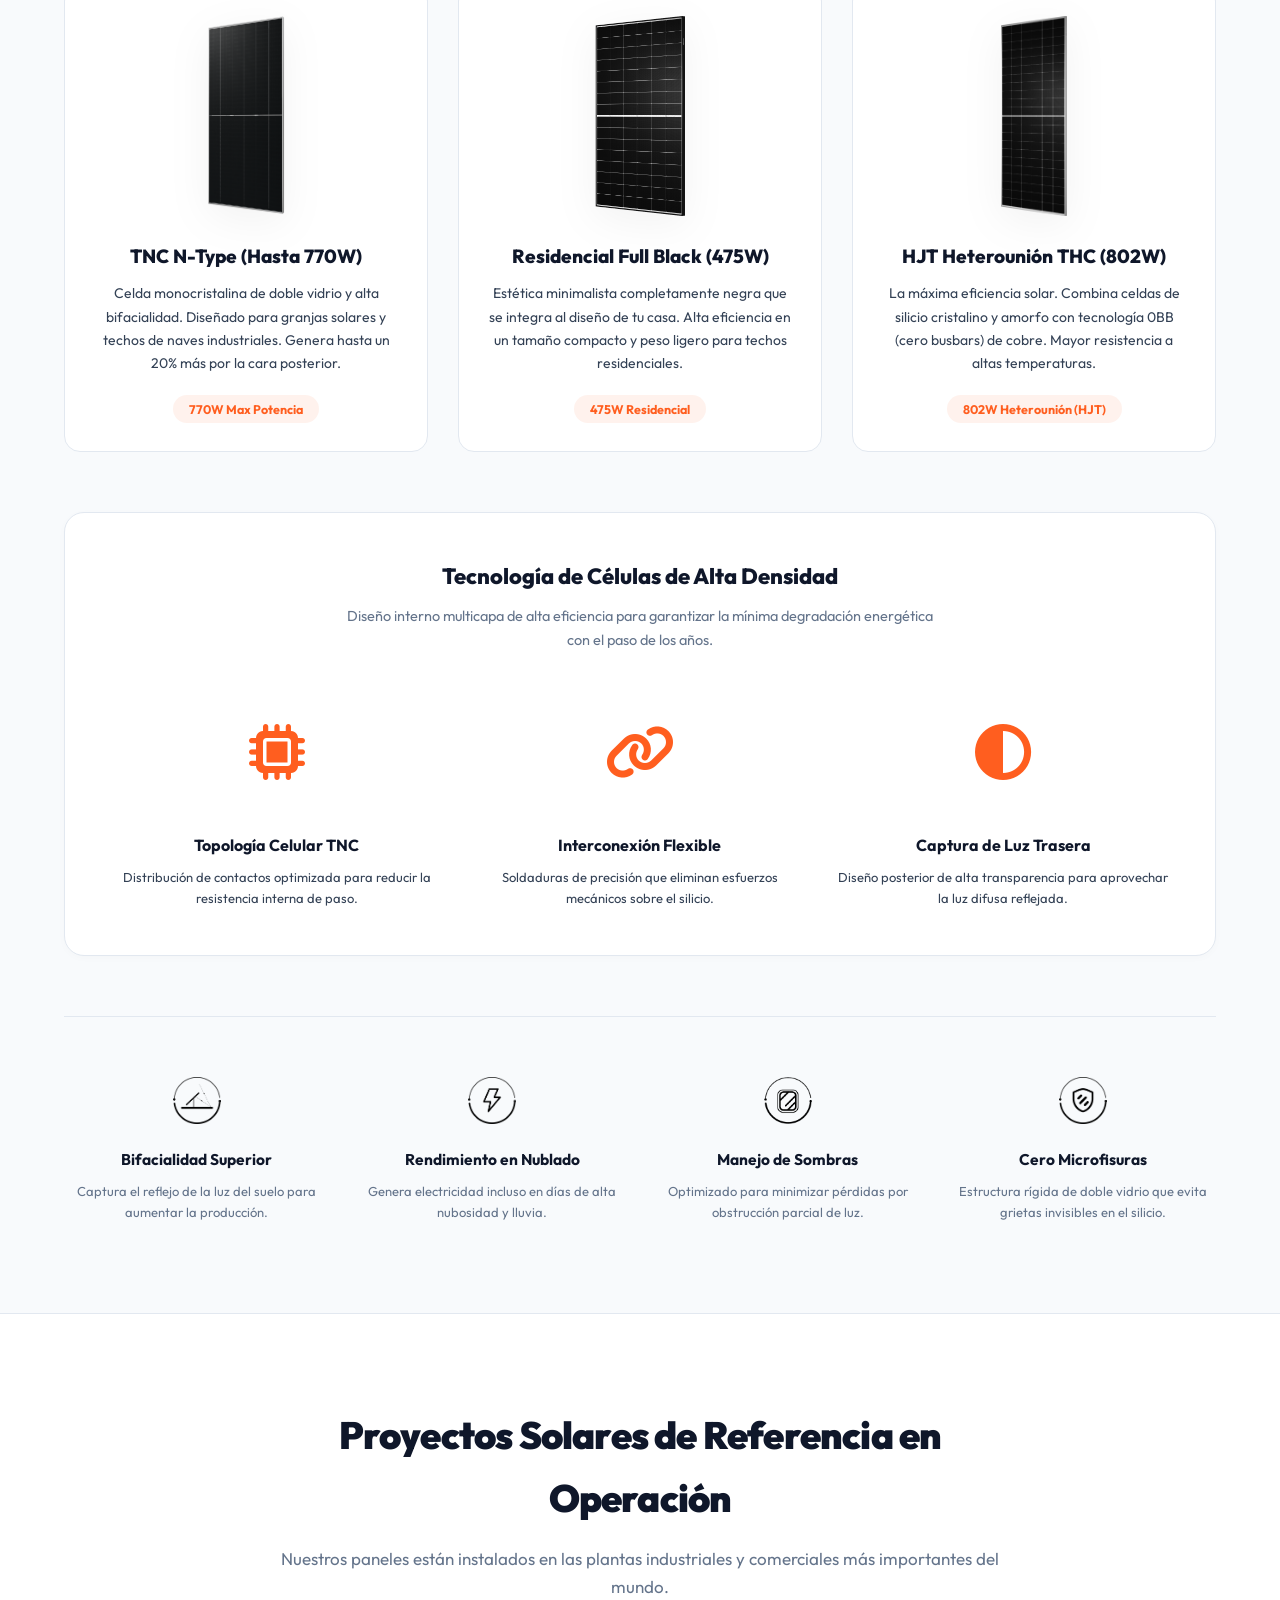
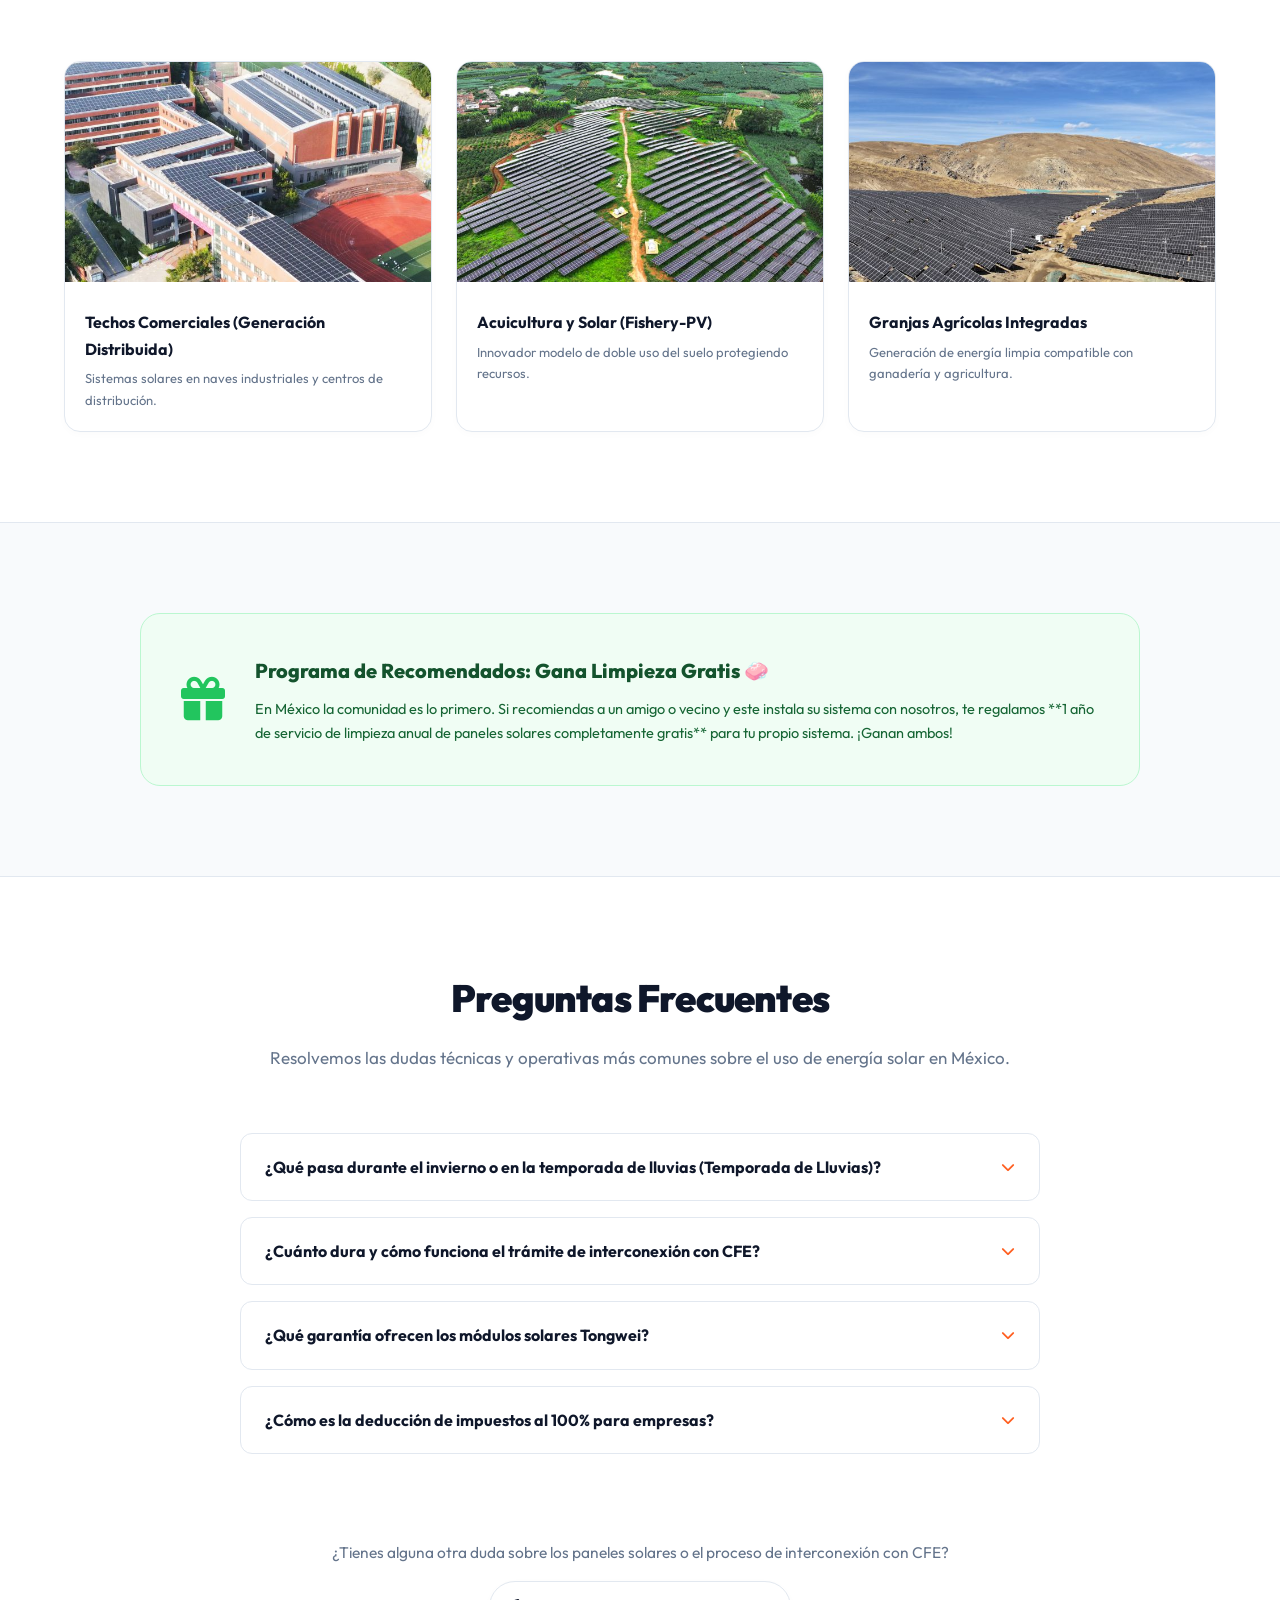
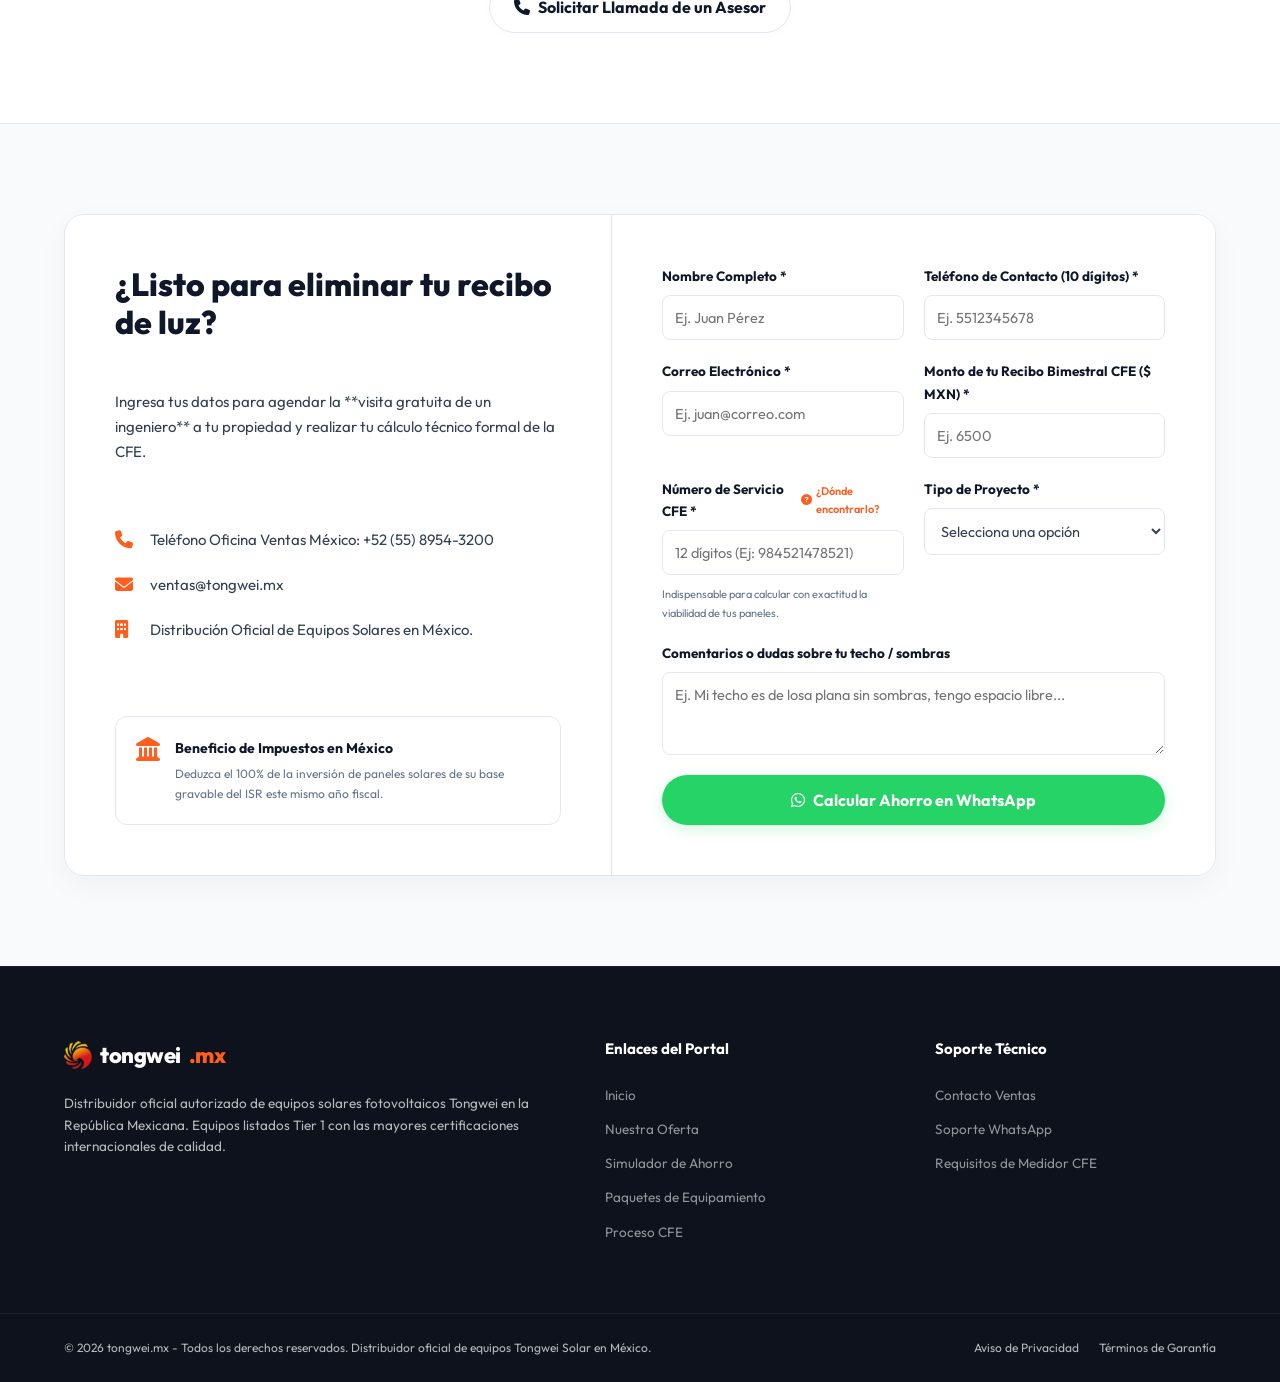
==== commit bff17e09: "Replace logo with mx-logo.png in header and footer across all pages" ====
--- a/index.html
+++ b/index.html
@@ -34,7 +34,7 @@
     <header id="header">
         <div class="nav-container">
             <div class="logo">
-                <img src="images/tw-solar-logo.png" alt="Tongwei Solar Logo" class="brand-logo-img">
+                <img src="mx-logo.png" alt="Tongwei Solar Logo" class="brand-logo-img">
                 <span class="brand-tw">tongwei</span><span class="brand-solar">.mx</span>
             </div>
             <nav class="nav-menu" id="navMenu">
@@ -934,7 +934,7 @@
         <div class="section-container footer-container">
             <div class="footer-info">
                 <div class="logo">
-                    <img src="images/tw-solar-logo.png" alt="Tongwei Solar Logo" class="brand-logo-img">
+                    <img src="mx-logo.png" alt="Tongwei Solar Logo" class="brand-logo-img">
                     <span class="brand-tw">tongwei</span><span class="brand-solar">.mx</span>
                 </div>
                 <p>Distribuidor oficial autorizado de equipos solares fotovoltaicos Tongwei en la República Mexicana. Equipos listados Tier 1 con las mayores certificaciones internacionales de calidad.</p>
